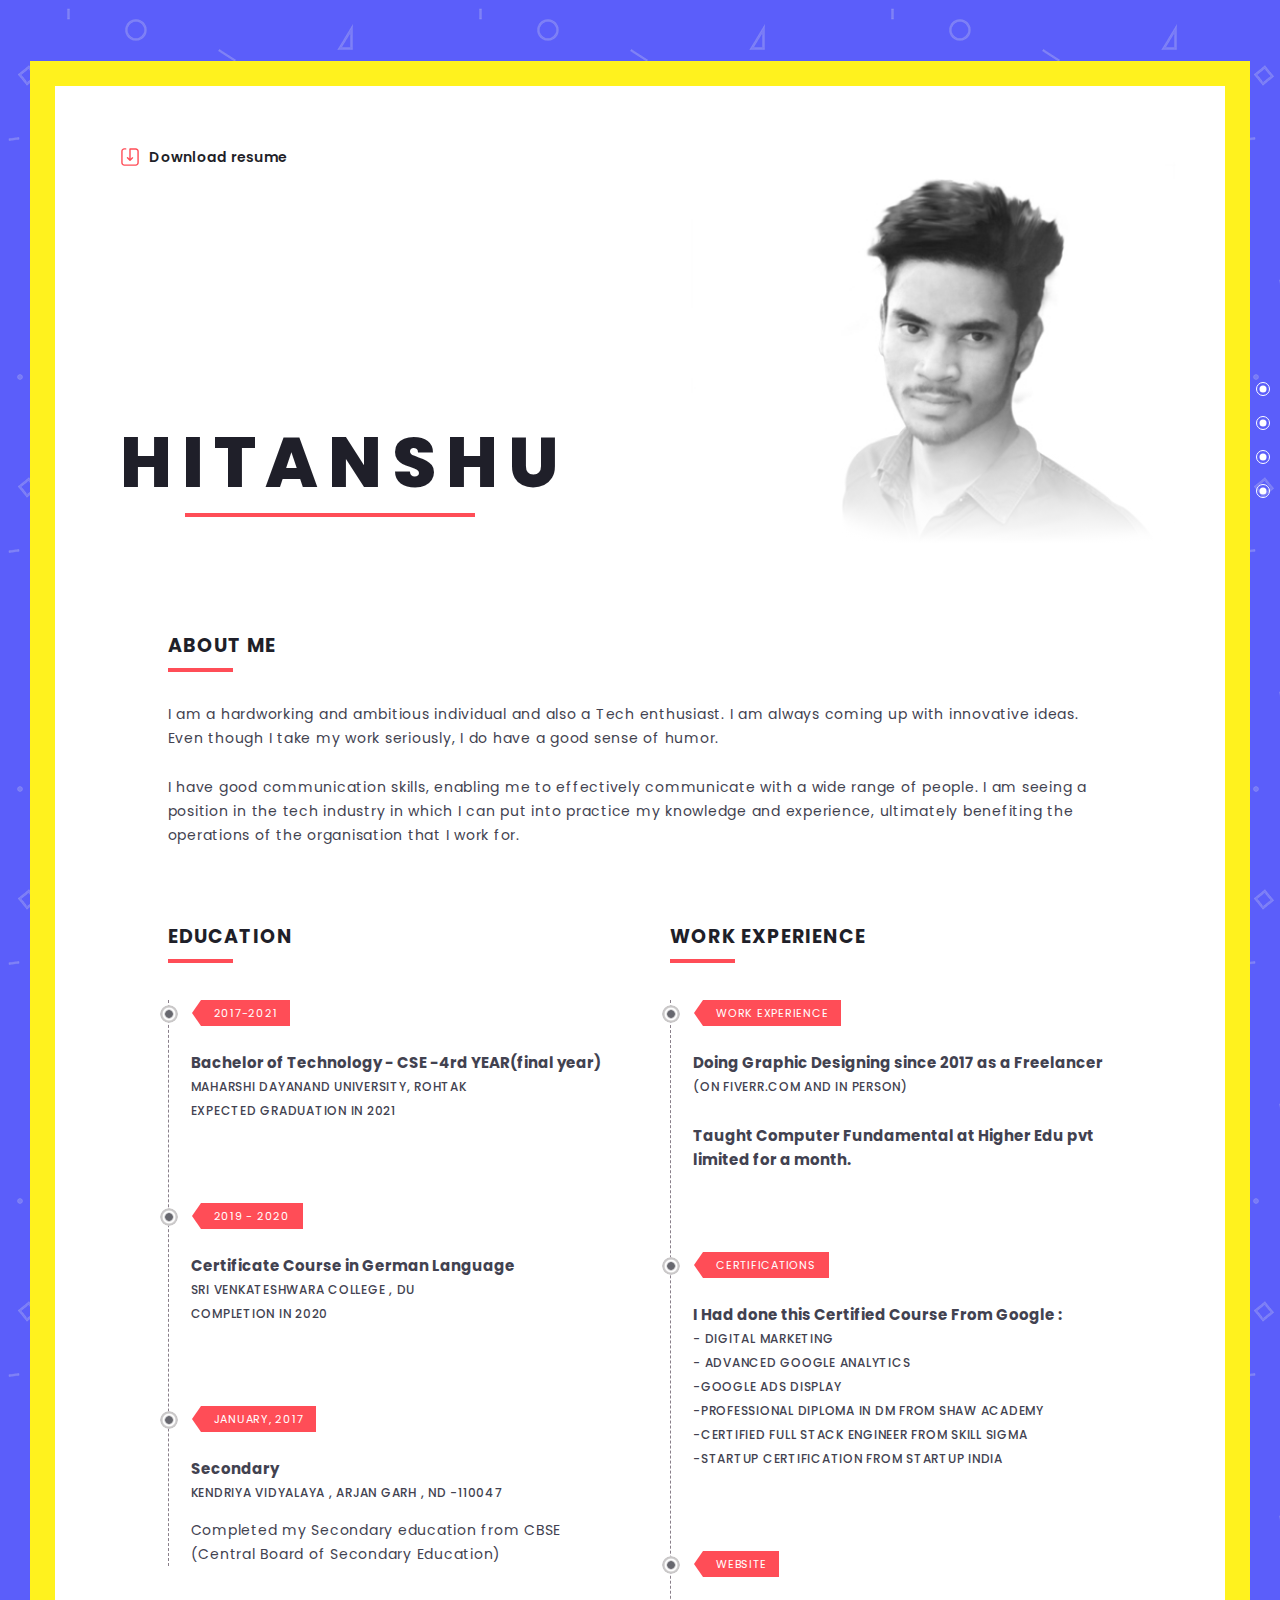
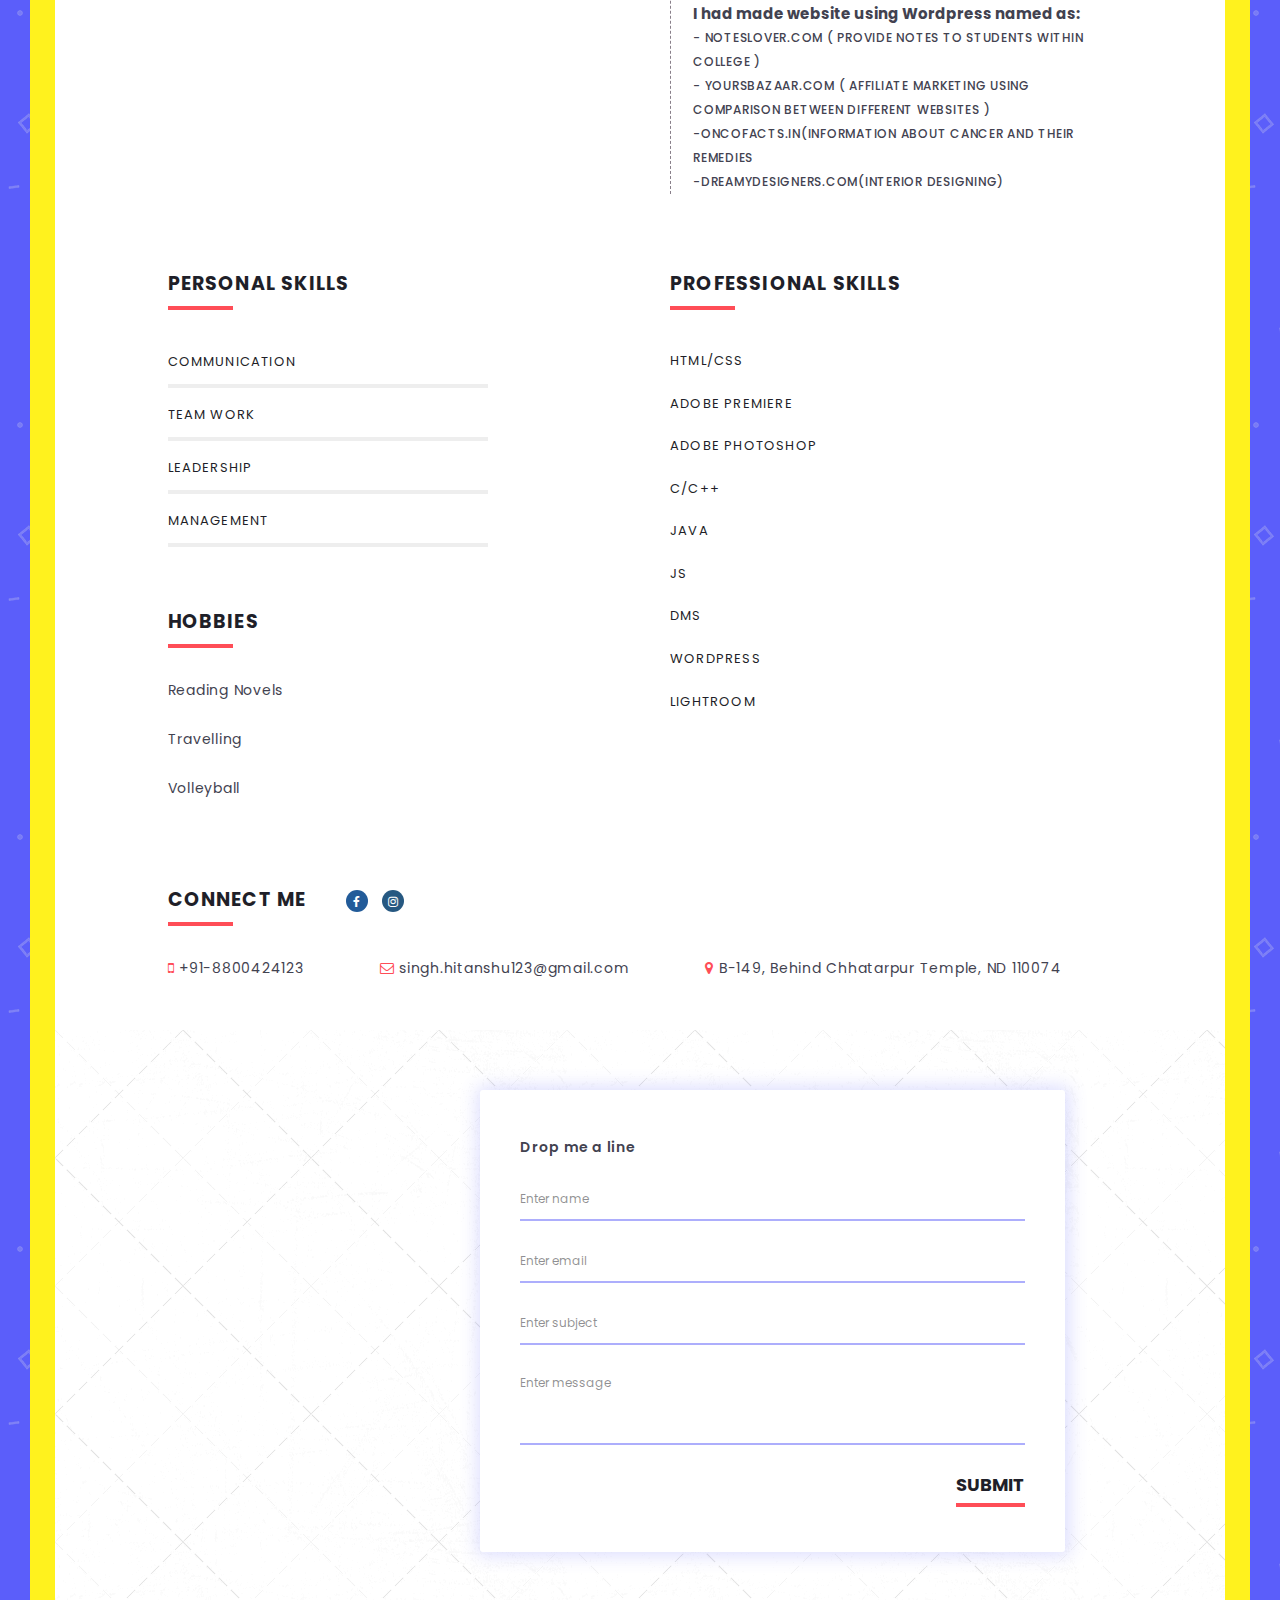
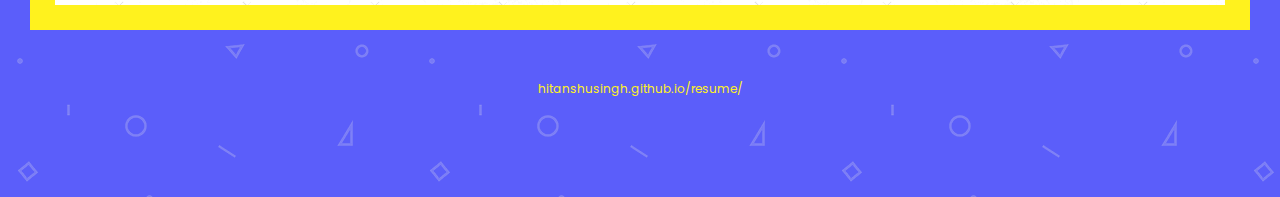
==== index.html @ 74eb5b2c "Update index.html" ====
<!DOCTYPE html>
<html>
<head>
    <meta charset="utf-8">
    <meta http-equiv="X-UA-Compatible" content="IE=edge">
    <meta name="viewport" content="width=device-width, initial-scale=1">
    <meta name="description" content="Hitanshu's resume Page">
    <meta name="keywords" content="hitanshu, hitanshu Singh, resume, hitanshu singh resume">
    <meta name="author" content="ThinkingCoder">
    <title>Resume - Hitanshu</title>
    <!-- Favicon  -->
    <link rel="shortcut icon" href="favicon.ico" type="image/x-icon">
    <link rel="icon" href="favicon.ico" type="image/x-icon">
    <!-- Poppins Fonts -->
    <link href="https://fonts.googleapis.com/css?family=Poppins:200,300,400,500,600,700,800,900" rel="stylesheet">
    <!-- BS -->
    <link href="lib/bootstrap/css/bootstrap.min.css" rel="stylesheet">

    <link href="lib/bootstrap/css/normalize.css" rel="stylesheet">
    <!-- Plugin CSS -->
    <link rel="stylesheet" href="lib/font-awesome/css/font-awesome.min.css">
    <link rel="stylesheet" href="lib/wowjs/animate.min.css">
    <link rel="stylesheet" href="lib/pretty-photo/prettyPhoto.css">
    <!-- Template CSS  -->
    <link rel="stylesheet" id="colors" href="css/layout1-color1.css" type="text/css">


</head>
<body>
<!-- =========================================
   Navigation
   ========================================== -->
<!--start mobile navigation-->
<div class="nav visible-xs fixed-top">
    <div class="container">
        <div class="row">
            <div class="col-sm-12">
                <button class="btn btn-outline inverse btn-sm navbar-toggler" type="button" data-toggle="collapse"
                        data-target="#navbarResponsive" aria-controls="navbarResponsive" aria-expanded="false"
                        aria-label="Toggle navigation">Menu
                    <i class="fa fa-bars ico-sm"></i></button>
            </div>
            <div class="collapse navbar-collapse" id="navbarResponsive">
                <ul class="navbar-nav text-uppercase">
                    <li class="page-scroll nav-item">
                        <a class="nav-link scroll-to" data-toggle="collapse" data-target="#navbarResponsive"
                           href="#introduction">introduction</a>
                    </li>
                    <li class="page-scroll nav-item">
                        <a class="nav-link scroll-to" data-toggle="collapse" data-target="#navbarResponsive"
                           href="#experience">Education</a>
                    </li>
                    <li class="page-scroll nav-item">
                        <a class="nav-link scroll-to" data-toggle="collapse" data-target="#navbarResponsive"
                           href="#skillset">skillset</a>
                    </li>
                    <li class="page-scroll nav-item">
                        <a class="nav-link scroll-to" data-toggle="collapse" data-target="#navbarResponsive"
                           href="#connect">connect</a>
                    </li>
                </ul>
            </div>
        </div>
    </div>
</div>
<!--end mobile navigation-->
<nav class="nav-container hidden-xs">
    <ul class="nav">
        <li class="page-scroll">
            <a href="#introduction">introduction</a>
        </li>
        <li class="page-scroll">
            <a href="#experience">Education</a>
        </li>
        <li class="page-scroll">
            <a href="#skillset">skills</a>
        </li>
        <li class="page-scroll">
            <a href="#connect">connect</a>
        </li>
    </ul>
</nav>
<!-- =========================================
   Main Container
   ========================================== -->
<div class="container main-container">
    <div class="row">
        <!-- =========================================
           HEADER
           ========================================== -->
        <header>
            <div class="col-md-12 extra-offset-md">
          <a href="cv-resume.pdf">      <button class="btn btn-transparent">
                <svg id="download" viewBox="0 0 100 100">
                        <path d="M21.2 93.8h57.7c8.3 0 15-6.7 15-15V21.1c0-8.2-6.7-15-15-15H50c-1.9 0-3.5 1.6-3.5 3.5v48.5l-6.6-6.6a3.38 3.38 0 0 0-4.9 0 3.38 3.38 0 0 0 0 4.9l12.5 12.5c.7.7 1.6 1 2.5 1s1.8-.3 2.5-1L65 56.6c1.4-1.4 1.4-3.6 0-4.9s-3.6-1.4-4.9 0l-6.6 6.6v-45h25.3c4.4 0 8 3.6 8 8V79c0 4.4-3.6 8-8 8H21.2c-4.4 0-8-3.6-8-8V21.1c0-4.4 3.6-8 8-8h7.5c1.9 0 3.5-1.6 3.5-3.5s-1.6-3.5-3.5-3.5h-7.5c-8.3 0-15 6.7-15 15v57.7c0 8.3 6.7 15 15 15z"></path>
                    </svg>
                 
                    Download resume
              </button> </a>
                <div class="resume-title">
                    <h2>Hitanshu</h2>
                  
                    <div class="resume-designation extra-offset-md">
                        <span class="border"></span>
                    </div>
                </div>
            </div>
            <div class="header-overlay"></div>
        </header>
        <!-- =========================================
           ABOUT ME
           ========================================== -->
        <section id="introduction">
            <div class="col-md-offset-1 col-md-10">
                <h2 class="title">About Me</h2>
                <hr>
                <p>I am a hardworking and ambitious individual and also a Tech enthusiast. I am always coming up with
                    innovative ideas. Even though I take my work
                    seriously, I do have a good sense of humor.
                </p>
                <p>I have good communication skills, enabling me to effectively communicate with a wide range of
                    people.
                    I am seeing a position in the tech industry in which I can put into practice my knowledge and
                    experience,
                    ultimately benefiting the operations of the organisation that I work for.</p>
            </div>

        </section>
        <!-- =========================================
           WORK
           ========================================== -->
        <section id="experience">
            <div class="col-md-offset-1 col-md-5  offset-lt">
                <h2 class="title">Education</h2>
                <hr>
                <div class="timeline-centered">
                    <article class="timeline-entry">
                        <div class="timeline-entry-inner">
                            <div class="timeline-icon"></div>
                            <div class="timeline-label">
                                2017-2021
                            </div>
                            <h3 class="company">Bachelor of Technology - CSE -4rd YEAR(final year)</h3>
                            <p class="designation">MAHARSHI DAYANAND UNIVERSITY, ROHTAK <br />
                                       EXPECTED GRADUATION IN 2021
                            </p>
                        </div>
                    </article>
                    <article class="timeline-entry">
                        <div class="timeline-entry-inner">
                            <div class="timeline-icon"></div>
                            <div class="timeline-label">
                                2019 - 2020
                            </div>
                            <h3 class="company">Certificate Course in German Language</h3>
                            <p class="designation">SRI VENKATESHWARA COLLEGE , DU </br>
                                      COMPLETION IN 2020</p>
                         
                        </div>
                    </article>
                    <article class="timeline-entry">
                        <div class="timeline-entry-inner">
                            <div class="timeline-icon"></div>
                            <div class="timeline-label">
                                JANUARY, 2017
                            </div>
                            <h3 class="company">Secondary</h3>
                            <p class="designation">KENDRIYA VIDYALAYA , ARJAN GARH , ND -110047</p>
                            <p class="description">Completed my Secondary education from CBSE (Central Board of
                                Secondary Education)</p>
                        </div>
                    </article>
                </div>
            </div>
            <div class="col-md-5  offset-rt">
                <h2 class="title">Work Experience</h2>
                <hr>
                <div class="timeline-centered">
                    <article class="timeline-entry">
                        <div class="timeline-entry-inner">
                            <div class="timeline-icon"></div>
                            <div class="timeline-label">
                               WORK EXPERIENCE
                            </div>
                            <h3 class="company">Doing Graphic Designing since 2017 as a Freelancer</h3>
                            <p class="designation">(ON FIVERR.COM AND IN PERSON)</p>
                           <h3 class="company">Taught Computer Fundamental at Higher Edu pvt limited for a month.</h3>
                        </div>
                    </article>
                    <article class="timeline-entry">
                        <div class="timeline-entry-inner">
                            <div class="timeline-icon"></div>
                            <div class="timeline-label">
                               CERTIFICATIONS
                            </div>
                            <h3 class="company">I Had done this Certified Course From Google :</h3>
                            <p class="designation">- Digital Marketing <br />
                                 - Advanced Google Analytics <br/>
                                 -Google Ads Display <br/>
                                 -Professional Diploma in DM from Shaw Academy<br/>
                                 -Certified Full Stack Engineer from Skill Sigma<br/>
                                 -StartUp certification from StartUp India</p>
                           
                        </div>
                    </article>
                    <article class="timeline-entry">
                        <div class="timeline-entry-inner">
                            <div class="timeline-icon"></div>
                            <div class="timeline-label">
                              WEBSITE 
                            </div>
                            <h3 class="company">I had made website using Wordpress named as:</h3>
                            <p class="designation">- Noteslover.com ( Provide Notes to students within College )
                    <br />  - Yoursbazaar.com ( Affiliate marketing using comparison
                             between different Websites )<br/>
                            -OnCofacts.in(Information about Cancer and their remedies<br/>
                            -DreamyDesigners.com(Interior Designing)</p>
                        </div>
                    </article>
                </div>
            </div>
        </section>

        <!-- =========================================
           SKILL
           ========================================== -->
        <section id="skillset">
            <div class="col-md-offset-1 col-md-5 offset-lt">
                <h2 class="title">Personal Skills</h2>
                <hr>

                <div class="skill-wrapper">
                    <!--skill-->
                    <ul class="skill" id="skills">
                        <li>
                            <p>Communication</p>
                            <div class="skill-bar wow slideInLeft" data-width="85">
                                <span class="skill-tip"></span>
                            </div>
                        </li>
                        <li>
                            <p>Team work</p>
                            <div class="skill-bar wow slideInLeft" data-width="80">
                                <span class="skill-tip"></span>
                            </div>
                        </li>
                        <li>
                            <p>Leadership</p>
                            <div class="skill-bar wow slideInLeft" data-width="80">
                                <span class="skill-tip"></span>
                            </div>
                        </li>
                        <li>
                            <p>Management</p>
                            <div class="skill-bar wow slideInLeft" data-width="85">
                                <span class="skill-tip"></span>
                            </div>
                        </li>
                    </ul>
                    <br>
                    <br>
                    <h2 class="title">Hobbies</h2>
                    <hr>
                    <p>
                       Reading Novels
                    </p>
                    <p>Travelling</p>
                    <p>Volleyball</p>
                </div>
            </div>
            <div class="col-md-5 offset-rt">
                <h2 class="title">Professional Skills</h2>
                <hr>

                <ul class="skill-dots" id="skill-dots">
                   
                    <li class="skill">
                        <span class="skill-title">HTML/CSS</span>
                        <div class="skill-progress" data-score="8"></div>
                    </li>
                    
                    <li class="skill">
                        <span class="skill-title">ADOBE PREMIERE</span>
                        <div class="skill-progress" data-score="8"></div>
                    </li>
                    
                    <li class="skill">
                        <span class="skill-title">ADOBE PHOTOSHOP</span>
                        <div class="skill-progress" data-score="8"></div>
                    </li>
                    
                      <li class="skill">
                        <span class="skill-title">C/C++</span>
                        <div class="skill-progress" data-score="6"></div>
                    </li>
                    
                      <li class="skill">
                        <span class="skill-title">JAVA</span>
                        <div class="skill-progress" data-score="6"></div>
                    </li>
                    
                    <li class="skill">
                        <span class="skill-title">JS</span>
                        <div class="skill-progress" data-score="6"></div>
                    </li>
                  
                   
                    <li class="skill">
                        <span class="skill-title">DMS</span>
                        <div class="skill-progress" data-score="6"></div>
                    </li>
                    <li class="skill">
                        <span class="skill-title">WORDPRESS</span>
                        <div class="skill-progress" data-score="9"></div>
                    </li>
                      <li class="skill">
                        <span class="skill-title">Lightroom</span>
                        <div class="skill-progress" data-score="8"></div>
                    </li>
                   
                   
                </ul>
            </div>

        </section>
        <!-- =========================================
           CONNECT ME
           ========================================== -->
        <section id="connect" class="connect padding-bottom-0">
            <div class="col-md-offset-1 col-md-10">
                <h2 class="title">CONNECT ME</h2>
                <ul class="social-links social-border">
                    <a href="https://www.facebook.com/hitanshu.roxx">
                        <li class="facebook"><i class="fa fa-facebook" aria-hidden="true" style="color:white"></i></li>
                    </a>
                   
                
                    <a href="https://www.instagram.com/iamhitanshu_/">
                        <li class="instagram"><i class="fa fa-instagram" aria-hidden="true" style="color:white"></i>
                        </li>
                    </a>
                </ul>
                <hr>
                <p>
                    <i class="fa fa-mobile" aria-hidden="true" style="color:#ff4d57"></i> +91-8800424123 &nbsp;&nbsp;&nbsp;&nbsp;&nbsp;&nbsp;&nbsp;&nbsp;&nbsp;&nbsp;&nbsp;&nbsp;&nbsp;&nbsp;
                    <i class="fa fa-envelope-o" aria-hidden="true" style="color:#ff4d57"></i> singh.hitanshu123@gmail.com
                    &nbsp;&nbsp;&nbsp;&nbsp;&nbsp;&nbsp;&nbsp;&nbsp;&nbsp;&nbsp;&nbsp;&nbsp;&nbsp;&nbsp;
                    <i class="fa fa-map-marker" aria-hidden="true" style="color:#ff4d57"></i> B-149, Behind 
                    Chhatarpur Temple, ND 110074

                </p>
            </div>
            <div class="map_outer">
                <div id="map" style="background-image: url('img/crissxcross.png');background-repeat: repeat;"></div>
                <!--contact form-->
                <div class="contact_form col-md-6 col-sm-7 col-xs-11">
                    <p>Drop me a line</p>
                    <div class="alert alert-success hidden" id="successMessage">
                        <strong>Success!</strong> Your message has been sent to us.
                    </div>
                    <div class="alert alert-danger hidden" id="errorMessage">
                        <strong>Error!</strong> Contact me on <a
                            href="mailto:singh.hitanshu123@gmail.com?Subject=Hello%20Rasesh" target="_top">singh.hitanshu123@gmail.com</a>
                    </div>
                    <form action="" method="POST"
                          name="emailSubmission">
                        <div class="col-md-12 ">
                            <label>Enter name</label>
                            <input type="text" class="minimal" name="name" id="name" placeholder="Enter name">
                        </div>
                        <div class="col-md-12">
                            <label>Enter email</label>
                            <input type="text" class="minimal" name="email" id="email" placeholder="Enter email">
                        </div>
                        <div class="col-md-12 ">
                            <label>Enter Subject</label>
                            <input type="text" class="minimal" name="subject" id="subject" placeholder="Enter subject">
                        </div>
                        <div class="col-md-12">
                            <label>Enter message</label>
                            <textarea class="minimal" name="message" id="message"
                                      placeholder="Enter message"></textarea>
                        </div>
                        <div class="col-md-12">
                            <button type="submit" name="submit" class="btn btn-md btn-primary inverse pull-right"
                                    value="Submit">Submit
                            </button>
                        </div>
                    </form>
                </div>
            </div>
        </section>
    </div>
    <!--end of Main container-->
</div>
<!-- =========================================
   Footer
   ========================================== -->
<footer>
    <a href="#">hitanshusingh.github.io/resume/</a>
</footer>
<!-- =========================
   PRELOADER
   ============================== -->
<div class="loader-wrapper">
    <div class="preload"></div>
</div>
<!-- =========================================
   Scripts
   ========================================== -->
<!-- jQuery -->
<script src="lib/jquery/jquery-3.2.1.min.js"></script>
<!-- Bootstrap Core JavaScript -->
<script src="lib/bootstrap/js/bootstrap.min.js"></script>
<!-- JQuery Easing -->
<script src="lib/jquery/jquery.easing.min.js"></script>
<!-- Retina LIbrary-->
<script src="lib/retina/retina.min.js"></script>
<!--Wow -->
<script src="lib/wowjs/wow.min.js"></script>
<!-- Isotope Plugin -->
<script src="lib/isotope/isotope.pkgd.js"></script>
<!-- Pretty-Photo Gallery -->
<script src="lib/pretty-photo/jquery.prettyPhoto.min.js"></script>
<!-- Jquery Youtube Video Player -->
<script src="lib/jquery/jquery.mb.YTPlayer.min.js"></script>
<!-- Jquery Validator -->
<script src='lib/jquery/jquery.validate.min.js'></script>
<!-- Owl Casousel Plugin -->
<script src="lib/owl-carousel/js/owl.carousel.min.js"></script>
<script src="js/scripts.min.js"></script>
</body>


</html>
---- lib/pretty-photo/prettyPhoto.css ----
div.pp_default .pp_top,div.pp_default .pp_top .pp_middle,div.pp_default .pp_top .pp_left,div.pp_default .pp_top .pp_right,div.pp_default .pp_bottom,div.pp_default .pp_bottom .pp_left,div.pp_default .pp_bottom .pp_middle,div.pp_default .pp_bottom .pp_right{height:13px}
div.pp_default .pp_top .pp_left{background:url(../../img/prettyPhoto/default/sprite.png) -78px -93px no-repeat}
div.pp_default .pp_top .pp_middle{background:url(../../img/prettyPhoto/default/sprite_x.png) top left repeat-x}
div.pp_default .pp_top .pp_right{background:url(../../img/prettyPhoto/default/sprite.png) -112px -93px no-repeat}
div.pp_default .pp_content .ppt{color:#f8f8f8}
div.pp_default .pp_content_container .pp_left{background:url(../../img/prettyPhoto/default/sprite_y.png) -7px 0 repeat-y;padding-left:13px}
div.pp_default .pp_content_container .pp_right{background:url(../../img/prettyPhoto/default/sprite_y.png) top right repeat-y;padding-right:13px}
div.pp_default .pp_next:hover{background:url(../../img/prettyPhoto/default/sprite_next.png) center right no-repeat;cursor:pointer}
div.pp_default .pp_previous:hover{background:url(../../img/prettyPhoto/default/sprite_prev.png) center left no-repeat;cursor:pointer}
div.pp_default .pp_expand{background:url(../../img/prettyPhoto/default/sprite.png) 0 -29px no-repeat;cursor:pointer;width:28px;height:28px}
div.pp_default .pp_expand:hover{background:url(../../img/prettyPhoto/default/sprite.png) 0 -56px no-repeat;cursor:pointer}
div.pp_default .pp_contract{background:url(../../img/prettyPhoto/default/sprite.png) 0 -84px no-repeat;cursor:pointer;width:28px;height:28px}
div.pp_default .pp_contract:hover{background:url(../../img/prettyPhoto/default/sprite.png) 0 -113px no-repeat;cursor:pointer}
div.pp_default .pp_close{width:30px;height:30px;background:url(../../img/prettyPhoto/default/sprite.png) 2px 1px no-repeat;cursor:pointer}
div.pp_default .pp_gallery ul li a{background:url(../../img/prettyPhoto/default/default_thumb.png) center center #f8f8f8;border:1px solid #aaa}
div.pp_default .pp_social{margin-top:7px}
div.pp_default .pp_gallery a.pp_arrow_previous,div.pp_default .pp_gallery a.pp_arrow_next{position:static;left:auto}
div.pp_default .pp_nav .pp_play,div.pp_default .pp_nav .pp_pause{background:url(../../img/prettyPhoto/default/sprite.png) -51px 1px no-repeat;height:30px;width:30px}
div.pp_default .pp_nav .pp_pause{background-position:-51px -29px}
div.pp_default a.pp_arrow_previous,div.pp_default a.pp_arrow_next{background:url(../../img/prettyPhoto/default/sprite.png) -31px -3px no-repeat;height:20px;width:20px;margin:4px 0 0}
div.pp_default a.pp_arrow_next{left:52px;background-position:-82px -3px}
div.pp_default .pp_content_container .pp_details{margin-top:5px}
div.pp_default .pp_nav{clear:none;height:30px;width:110px;position:relative}
div.pp_default .pp_nav .currentTextHolder{font-family:Georgia;font-style:italic;color:#999;font-size:11px;left:75px;line-height:25px;position:absolute;top:2px;margin:0;padding:0 0 0 10px}
div.pp_default .pp_close:hover,div.pp_default .pp_nav .pp_play:hover,div.pp_default .pp_nav .pp_pause:hover,div.pp_default .pp_arrow_next:hover,div.pp_default .pp_arrow_previous:hover{opacity:0.7}
div.pp_default .pp_description{font-size:11px;font-weight:700;line-height:14px;margin:5px 50px 5px 0}
div.pp_default .pp_bottom .pp_left{background:url(../../img/prettyPhoto/default/sprite.png) -78px -127px no-repeat}
div.pp_default .pp_bottom .pp_middle{background:url(../../img/prettyPhoto/default/sprite_x.png) bottom left repeat-x}
div.pp_default .pp_bottom .pp_right{background:url(../../img/prettyPhoto/default/sprite.png) -112px -127px no-repeat}
div.pp_default .pp_loaderIcon{background:url(../../img/prettyPhoto/default/loader.gif) center center no-repeat}
div.light_rounded .pp_top .pp_left{background:url(../../img/prettyPhoto/light_rounded/sprite.png) -88px -53px no-repeat}
div.light_rounded .pp_top .pp_right{background:url(../../img/prettyPhoto/light_rounded/sprite.png) -110px -53px no-repeat}
div.light_rounded .pp_next:hover{background:url(../../img/prettyPhoto/light_rounded/btnNext.png) center right no-repeat;cursor:pointer}
div.light_rounded .pp_previous:hover{background:url(../../img/prettyPhoto/light_rounded/btnPrevious.png) center left no-repeat;cursor:pointer}
div.light_rounded .pp_expand{background:url(../../img/prettyPhoto/light_rounded/sprite.png) -31px -26px no-repeat;cursor:pointer}
div.light_rounded .pp_expand:hover{background:url(../../img/prettyPhoto/light_rounded/sprite.png) -31px -47px no-repeat;cursor:pointer}
div.light_rounded .pp_contract{background:url(../../img/prettyPhoto/light_rounded/sprite.png) 0 -26px no-repeat;cursor:pointer}
div.light_rounded .pp_contract:hover{background:url(../../img/prettyPhoto/light_rounded/sprite.png) 0 -47px no-repeat;cursor:pointer}
div.light_rounded .pp_close{width:30px;height:30px;background:url(../../img/prettyPhoto/light_rounded/close.png) no-repeat;cursor:pointer}
div.light_rounded .pp_nav .pp_play{background:url(../../img/prettyPhoto/light_rounded/sprite.png) -1px -100px no-repeat;height:15px;width:14px}
div.light_rounded .pp_nav .pp_pause{background:url(../../img/prettyPhoto/light_rounded/sprite.png) -24px -100px no-repeat;height:15px;width:14px}
div.light_rounded .pp_arrow_previous{background:url(../../img/prettyPhoto/light_rounded/arrow-left.png) no-repeat}
div.light_rounded .pp_arrow_next{background:url(../../img/prettyPhoto/light_rounded/arrow-right.png)  no-repeat}
div.light_rounded .pp_bottom .pp_left{background:url(../../img/prettyPhoto/light_rounded/sprite.png) -88px -80px no-repeat}
div.light_rounded .pp_bottom .pp_right{background:url(../../img/prettyPhoto/light_rounded/sprite.png) -110px -80px no-repeat}
div.dark_rounded .pp_top .pp_left{background:url(../../img/prettyPhoto/dark_rounded/sprite.png) -88px -53px no-repeat}
div.dark_rounded .pp_top .pp_right{background:url(../../img/prettyPhoto/dark_rounded/sprite.png) -110px -53px no-repeat}
div.dark_rounded .pp_content_container .pp_left{background:url(../../img/prettyPhoto/dark_rounded/contentPattern.png) top left repeat-y}
div.dark_rounded .pp_content_container .pp_right{background:url(../../img/prettyPhoto/dark_rounded/contentPattern.png) top right repeat-y}
div.dark_rounded .pp_next:hover{background:url(../../img/prettyPhoto/dark_rounded/btnNext.png) center right no-repeat;cursor:pointer}
div.dark_rounded .pp_previous:hover{background:url(../../img/prettyPhoto/dark_rounded/btnPrevious.png) center left no-repeat;cursor:pointer}
div.dark_rounded .pp_expand{background:url(../../img/prettyPhoto/dark_rounded/sprite.png) -31px -26px no-repeat;cursor:pointer}
div.dark_rounded .pp_expand:hover{background:url(../../img/prettyPhoto/dark_rounded/sprite.png) -31px -47px no-repeat;cursor:pointer}
div.dark_rounded .pp_contract{background:url(../../img/prettyPhoto/dark_rounded/sprite.png) 0 -26px no-repeat;cursor:pointer}
div.dark_rounded .pp_contract:hover{background:url(../../img/prettyPhoto/dark_rounded/sprite.png) 0 -47px no-repeat;cursor:pointer}
div.dark_rounded .pp_close{width:30px;height:30px;background:url(../../img/prettyPhoto/dark_rounded/close.png) no-repeat;cursor:pointer}
div.dark_rounded .pp_description{margin-right:85px;color:#fff}
div.dark_rounded .pp_nav .pp_play{background:url(../../img/prettyPhoto/dark_rounded/sprite.png) -1px -100px no-repeat;height:15px;width:14px}
div.dark_rounded .pp_nav .pp_pause{background:url(../../img/prettyPhoto/dark_rounded/sprite.png) -24px -100px no-repeat;height:15px;width:14px}
div.dark_rounded .pp_arrow_previous{background:url(../../img/prettyPhoto/dark_rounded/arrow-left.png) no-repeat}
div.dark_rounded .pp_arrow_next{background:url(../../img/prettyPhoto/dark_rounded/right-arrow.png)  no-repeat}
div.dark_rounded .pp_bottom .pp_left{background:url(../../img/prettyPhoto/dark_rounded/sprite.png) -88px -80px no-repeat}
div.dark_rounded .pp_bottom .pp_right{background:url(../../img/prettyPhoto/dark_rounded/sprite.png) -110px -80px no-repeat}
div.dark_rounded .pp_loaderIcon{background:url(../../img/prettyPhoto/dark_rounded/loader.gif) center center no-repeat}
div.dark_square .pp_left,div.dark_square .pp_middle,div.dark_square .pp_right,div.dark_square .pp_content{background:#000}
div.dark_square .pp_description{color:#fff;margin:0 85px 0 0}
div.dark_square .pp_loaderIcon{background:url(../../img/prettyPhoto/dark_square/loader.gif) center center no-repeat}
div.dark_square .pp_expand{background:url(../../img/prettyPhoto/dark_square/sprite.png) -31px -26px no-repeat;cursor:pointer}
div.dark_square .pp_expand:hover{background:url(../../img/prettyPhoto/dark_square/sprite.png) -31px -47px no-repeat;cursor:pointer}
div.dark_square .pp_contract{background:url(../../img/prettyPhoto/dark_square/sprite.png) 0 -26px no-repeat;cursor:pointer}
div.dark_square .pp_contract:hover{background:url(../../img/prettyPhoto/dark_square/sprite.png) 0 -47px no-repeat;cursor:pointer}
div.dark_square .pp_close{width:30px;height:30px;background:url(../../img/prettyPhoto/dark_square/close.png) no-repeat;cursor:pointer}
div.dark_square .pp_nav{clear:none}
div.dark_square .pp_nav .pp_play{background:url(../../img/prettyPhoto/dark_square/sprite.png) -1px -100px no-repeat;height:15px;width:14px}
div.dark_square .pp_nav .pp_pause{background:url(../../img/prettyPhoto/dark_square/sprite.png) -24px -100px no-repeat;height:15px;width:14px}
div.dark_square .pp_arrow_previous{background:url(../../img/prettyPhoto/dark_square/arrow-left.png)  no-repeat}
div.dark_square .pp_arrow_next{background:url(../../img/prettyPhoto/dark_square/right-arrow.png) no-repeat}
div.dark_square .pp_next:hover{background:url(../../img/prettyPhoto/dark_square/btnNext.png) center right no-repeat;cursor:pointer}
div.dark_square .pp_previous:hover{background:url(../../img/prettyPhoto/dark_square/btnPrevious.png) center left no-repeat;cursor:pointer}
div.light_square .pp_expand{background:url(../../img/prettyPhoto/light_square/sprite.png) -31px -26px no-repeat;cursor:pointer}
div.light_square .pp_expand:hover{background:url(../../img/prettyPhoto/light_square/sprite.png) -31px -47px no-repeat;cursor:pointer}
div.light_square .pp_contract{background:url(../../img/prettyPhoto/light_square/sprite.png) 0 -26px no-repeat;cursor:pointer}
div.light_square .pp_contract:hover{background:url(../../img/prettyPhoto/light_square/sprite.png) 0 -47px no-repeat;cursor:pointer}
div.light_square .pp_close{width:30px;height:30px;background:url(../../img/prettyPhoto/light_square/close.png)  no-repeat;cursor:pointer}
div.light_square .pp_nav .pp_play{background:url(../../img/prettyPhoto/light_square/sprite.png) -1px -100px no-repeat;height:15px;width:14px}
div.light_square .pp_nav .pp_pause{background:url(../../img/prettyPhoto/light_square/sprite.png) -24px -100px no-repeat;height:15px;width:14px}
div.light_square .pp_arrow_previous{background:url(../../img/prettyPhoto/light_square/arrow-left.png) no-repeat}
div.light_square .pp_arrow_next{background:url(../../img/prettyPhoto/light_square/arrow-right.png) no-repeat}
div.light_square .pp_next:hover{background:url(../../img/prettyPhoto/light_square/btnNext.png) center right no-repeat;cursor:pointer}
div.light_square .pp_previous:hover{background:url(../../img/prettyPhoto/light_square/btnPrevious.png) center left no-repeat;cursor:pointer}
div.facebook .pp_top .pp_left{background:url(../../img/prettyPhoto/facebook/sprite.png) -88px -53px no-repeat}
div.facebook .pp_top .pp_middle{background:url(../../img/prettyPhoto/facebook/contentPatternTop.png) top left repeat-x}
div.facebook .pp_top .pp_right{background:url(../../img/prettyPhoto/facebook/sprite.png) -110px -53px no-repeat}
div.facebook .pp_content_container .pp_left{background:url(../../img/prettyPhoto/facebook/contentPatternLeft.png) top left repeat-y}
div.facebook .pp_content_container .pp_right{background:url(../../img/prettyPhoto/facebook/contentPatternRight.png) top right repeat-y}
div.facebook .pp_expand{background:url(../../img/prettyPhoto/facebook/sprite.png) -31px -26px no-repeat;cursor:pointer}
div.facebook .pp_expand:hover{background:url(../../img/prettyPhoto/facebook/sprite.png) -31px -47px no-repeat;cursor:pointer}
div.facebook .pp_contract{background:url(../../img/prettyPhoto/facebook/sprite.png) 0 -26px no-repeat;cursor:pointer}
div.facebook .pp_contract:hover{background:url(../../img/prettyPhoto/facebook/sprite.png) 0 -47px no-repeat;cursor:pointer}
div.facebook .pp_close{width:22px;height:22px;background:url(../../img/prettyPhoto/facebook/sprite.png) -1px -1px no-repeat;cursor:pointer}
div.facebook .pp_description{margin:0 37px 0 0}
div.facebook .pp_loaderIcon{background:url(../../img/prettyPhoto/facebook/loader.gif) center center no-repeat}
div.facebook .pp_arrow_previous{background:url(../../img/prettyPhoto/facebook/sprite.png) 0 -71px no-repeat;height:22px;margin-top:0;width:22px}
div.facebook .pp_arrow_previous.disabled{background-position:0 -96px;cursor:default}
div.facebook .pp_arrow_next{background:url(../../img/prettyPhoto/facebook/sprite.png) -32px -71px no-repeat;height:22px;margin-top:0;width:22px}
div.facebook .pp_arrow_next.disabled{background-position:-32px -96px;cursor:default}
div.facebook .pp_nav{margin-top:0}
div.facebook .pp_nav p{font-size:15px;padding:0 3px 0 4px}
div.facebook .pp_nav .pp_play{background:url(../../img/prettyPhoto/facebook/sprite.png) -1px -123px no-repeat;height:22px;width:22px}
div.facebook .pp_nav .pp_pause{background:url(../../img/prettyPhoto/facebook/sprite.png) -32px -123px no-repeat;height:22px;width:22px}
div.facebook .pp_next:hover{background:url(../../img/prettyPhoto/facebook/btnNext.png) center right no-repeat;cursor:pointer}
div.facebook .pp_previous:hover{background:url(../../img/prettyPhoto/facebook/btnPrevious.png) center left no-repeat;cursor:pointer}
div.facebook .pp_bottom .pp_left{background:url(../../img/prettyPhoto/facebook/sprite.png) -88px -80px no-repeat}
div.facebook .pp_bottom .pp_middle{background:url(../../img/prettyPhoto/facebook/contentPatternBottom.png) top left repeat-x}
div.facebook .pp_bottom .pp_right{background:url(../../img/prettyPhoto/facebook/sprite.png) -110px -80px no-repeat}
div.pp_pic_holder a:focus{outline:none}
div.pp_overlay{background:#000;display:none;left:0;position:absolute;top:0;width:100%;z-index:9500}
div.pp_pic_holder{display:none;position:absolute;width:100px;z-index:10000}
.pp_content{height:40px;min-width:40px}
* html .pp_content{width:40px}
.pp_content_container{position:relative;text-align:left;width:100%}
.pp_content_container .pp_left{padding-left:20px}
.pp_content_container .pp_right{padding-right:20px}
.pp_content_container .pp_details{float:left;margin:10px 0 2px}
.pp_description{display:none;margin:0}
.pp_social{float:left;margin:0}
.pp_social .facebook{float:left;margin-left:5px;width:55px;overflow:hidden}
.pp_social .twitter{float:left}
.pp_nav{clear:right;float:left;margin:3px 10px 0 0}
.pp_nav p{float:left;white-space:nowrap;margin:2px 4px}
.pp_nav .pp_play,.pp_nav .pp_pause{float:left;margin-right:4px;text-indent:-10000px}
a.pp_arrow_previous,a.pp_arrow_next{display:block;float:left;height:15px;margin-top:3px;overflow:hidden;text-indent:-10000px;width:16px}
.pp_hoverContainer{position:absolute;top:0;width:100%;z-index:2000}
.pp_gallery{display:none;left:50%;margin-top:-50px;position:absolute;z-index:10000}
.pp_gallery div{float:left;overflow:hidden;position:relative}
.pp_gallery ul{float:left;height:35px;position:relative;white-space:nowrap;margin:0 0 0 5px;padding:0}
.pp_gallery ul a{border:1px rgba(0,0,0,0.5) solid;display:block;float:left;height:33px;overflow:hidden}
.pp_gallery ul a img{border:0}
.pp_gallery li{display:block;float:left;margin:0 5px 0 0;padding:0}
.pp_gallery li.default a{background:url(../../img/prettyPhoto/facebook/default_thumbnail.gif) 0 0 no-repeat;display:block;height:33px;width:50px}
.pp_gallery .pp_arrow_previous,.pp_gallery .pp_arrow_next{margin-top:7px!important}
a.pp_next{background:url(../../img/prettyPhoto/light_rounded/btnNext.png) 10000px 10000px no-repeat;display:block;float:right;height:100%;text-indent:-10000px;width:49%}
a.pp_previous{background:url(../../img/prettyPhoto/light_rounded/btnNext.png) 10000px 10000px no-repeat;display:block;float:left;height:100%;text-indent:-10000px;width:49%}
a.pp_expand,a.pp_contract{cursor:pointer;display:none;height:20px;position:absolute;right:30px;text-indent:-10000px;top:10px;width:20px;z-index:20000}
a.pp_close{position:absolute;right:0;top:0;display:block;line-height:22px;text-indent:-10000px}
.pp_loaderIcon{display:block;height:24px;left:50%;position:absolute;top:50%;width:24px;margin:-12px 0 0 -12px}
#pp_full_res{line-height:1!important}
#pp_full_res .pp_inline{text-align:left}
#pp_full_res .pp_inline p{margin:0 0 15px}
div.ppt{color:#fff;display:none;font-size:17px;z-index:9999;margin:0 0 5px 15px}
div.pp_default .pp_content,div.light_rounded .pp_content{background-color:#fff}
div.pp_default #pp_full_res .pp_inline,div.light_rounded .pp_content .ppt,div.light_rounded #pp_full_res .pp_inline,div.light_square .pp_content .ppt,div.light_square #pp_full_res .pp_inline,div.facebook .pp_content .ppt,div.facebook #pp_full_res .pp_inline{color:#000}
div.pp_default .pp_gallery ul li a:hover,div.pp_default .pp_gallery ul li.selected a,.pp_gallery ul a:hover,.pp_gallery li.selected a{border-color:#fff}
div.pp_default .pp_details,div.light_rounded .pp_details,div.dark_rounded .pp_details,div.dark_square .pp_details,div.light_square .pp_details,div.facebook .pp_details{position:relative}
div.light_rounded .pp_top .pp_middle,div.light_rounded .pp_content_container .pp_left,div.light_rounded .pp_content_container .pp_right,div.light_rounded .pp_bottom .pp_middle,div.light_square .pp_left,div.light_square .pp_middle,div.light_square .pp_right,div.light_square .pp_content,div.facebook .pp_content{background:#fff}
div.light_rounded .pp_description,div.light_square .pp_description{margin-right:85px}
div.light_rounded .pp_gallery a.pp_arrow_previous,div.light_rounded .pp_gallery a.pp_arrow_next,div.dark_rounded .pp_gallery a.pp_arrow_previous,div.dark_rounded .pp_gallery a.pp_arrow_next,div.dark_square .pp_gallery a.pp_arrow_previous,div.dark_square .pp_gallery a.pp_arrow_next,div.light_square .pp_gallery a.pp_arrow_previous,div.light_square .pp_gallery a.pp_arrow_next{margin-top:12px!important}
div.light_rounded .pp_arrow_previous.disabled,div.dark_rounded .pp_arrow_previous.disabled,div.dark_square .pp_arrow_previous.disabled,div.light_square .pp_arrow_previous.disabled{background-position:0 -87px;cursor:default}
div.light_rounded .pp_arrow_next.disabled,div.dark_rounded .pp_arrow_next.disabled,div.dark_square .pp_arrow_next.disabled,div.light_square .pp_arrow_next.disabled{background-position:-22px -87px;cursor:default}
div.light_rounded .pp_loaderIcon,div.light_square .pp_loaderIcon{background:url(../../img/prettyPhoto/light_rounded/loader.gif) center center no-repeat}
div.dark_rounded .pp_top .pp_middle,div.dark_rounded .pp_content,div.dark_rounded .pp_bottom .pp_middle{background:url(../../img/prettyPhoto/dark_rounded/contentPattern.png) top left repeat}
div.dark_rounded .currentTextHolder,div.dark_square .currentTextHolder{color:#c4c4c4}
div.dark_rounded #pp_full_res .pp_inline,div.dark_square #pp_full_res .pp_inline{color:#fff}
.pp_top,.pp_bottom{height:20px;position:relative}
* html .pp_top,* html .pp_bottom{padding:0 20px}
.pp_top .pp_left,.pp_bottom .pp_left{height:20px;left:0;position:absolute;width:20px}
.pp_top .pp_middle,.pp_bottom .pp_middle{height:20px;left:20px;position:absolute;right:20px}
* html .pp_top .pp_middle,* html .pp_bottom .pp_middle{left:0;position:static}
.pp_top .pp_right,.pp_bottom .pp_right{height:20px;left:auto;position:absolute;right:0;top:0;width:20px}
.pp_fade,.pp_gallery li.default a img{display:none}
---- css/layout1-color1.css ----
/* ------------------------------------------ */
/*             TABLE OF CONTENTS
/* ------------------------------------------ */
/*   01 - Reset       */
/*   02 - Global      */
/*   03 - Typography  */
/*   04 - Colors      */
/*   05 - Animations  */
/*   06 - Preload     */
/*   07 - Icons       */
/*   08 - layouts     */
/*   09 - Buttons     */
/*   10 - Navigation  */
/*   11 - Components  */
/*   12 - General  	  */
/*   13 - Form        */
/*   14 - Footer      */
/* 


*/
/* ==========================================================================
 1. RESET- resetting the defaults of html
========================================================================== */
*,
h1,
h2,
h3,
h4,
h5,
h6,
p,
ul,
a {
  margin: 0;
  padding: 0;
}
/* ==========================================================================
  2. GLOBAL COMPONENTS  - defines overall common styles of the template
========================================================================== */
body {
  background-image: url('../img/pattern.png');
  background-repeat: repeat;
  background-color: #5b5efa;
}
a {
  -webkit-transition: all 0.35s;
  -moz-transition: all 0.35s;
  transition: all 0.35s;
  color: #5b5efa;
}
a:hover,
a:focus {
  color: #2a2df8;
}
hr {
  width: 65px;
  margin: 0 0 0;
  border-width: 4px;
  border-color: #ff4d57;
}
sup {
  top: 0;
  right: 2px;
}
.main-container {
  margin-top: 61px;
  border: 25px solid #fff21e;
  background-color: #fff;
}
.main-container .offset-lt {
  padding-right: 30px;
}
.main-container .offset-rt {
  padding-left: 30px;
}
.main-container .extra-offset {
  padding-left: 45px;
}
.main-container .extra-offset-md {
  padding-left: 65px;
}
.main-container .extra-offset-minus {
  margin-left: -48px;
}
.main-container .extra-offset-lg {
  padding-left: 80px;
}
@media all and (max-width: 1023px) {
  .main-container .col-md-5 + .col-md-5 {
    margin-top: 40px;
  }
  .main-container .offset-lt {
    padding-right: 15px;
  }
  .main-container .offset-rt {
    padding-left: 15px;
  }
}
@media all and (min-width: 768px) and (max-width: 1023px) {
  .main-container {
    padding: 0 40px;
  }
}
@media all and (max-width: 1069px) {
  .main-container .extra-offset {
    padding-left: 40px;
  }
  .main-container .extra-offset-md {
    padding-left: 65px;
  }
  .main-container .extra-offset-minus {
    margin-left: -48px;
  }
  .main-container .extra-offset-lg {
    padding-left: 40px;
  }
}
/*------------------------------------------*/
/*	 Bootstrap Overrides
/*------------------------------------------*/
.icon {
  margin-bottom: 10px;
}
.icon [class^="icon-"],
.icon [class*=" icon-"] {
  font-size: 45px;
}
.no-gutter > [class*='col-'] {
  padding-right: 0;
  padding-left: 0;
}
@media (min-width: 1200px) {
  .container {
    width: 1220px;
  }
  .container-fluid {
    padding-right: 25px;
    padding-left: 25px;
  }
}
@media (max-width: 767px) {
  .container {
    padding-right: 20px;
    padding-left: 20px;
  }
  .container > .row {
    margin: 0 -20px;
  }
}
/*------------------------------------------*/
/*	 Extras
/*------------------------------------------*/
::-moz-selection {
  color: white;
  text-shadow: none;
  background: #222222;
}
::selection {
  color: white;
  text-shadow: none;
  background: #222222;
}
img::selection {
  color: white;
  background: transparent;
}
img::-moz-selection {
  color: white;
  background: transparent;
}
body {
  webkit-tap-highlight-color: #222222;
}
/*------------------------------------------*/
/*	 Parallax
/*------------------------------------------*/
.home {
  position: relative;
  overflow: hidden;
}
.home > .bg-image-placer {
  height: 100%;
  min-height: 100vh;
  top: 0px;
  transition: opacity .3s linear;
  -webkit-transition: opacity .3s linear;
  transition: opacity 0.3s ease !important;
  -webkit-transition: opacity 0.3s ease !important;
  -webkit-transform-style: preserve-3d;
}

/* ==========================================================================
  3. TYPOGRAPHY - styles that defines typography of the template
========================================================================== */
body {
  font-family: 'Poppins', sans-serif;
}
h1,
h2,
h3,
h4,
h5,
h6 {
  color: #252525;
  font-family: 'Poppins', sans-serif;
  font-weight: 300;
  font-variant-ligatures: common-ligatures;
  margin-top: 0;
  margin-bottom: 0;
}
h1 {
  font-size: 18px;
  line-height: 1em;
  font-weight: 700;
  margin-bottom: 15px;
  letter-spacing: 0.75px;
}
h2 {
  font-size: 19px;
  line-height: 19px;
  font-weight: 400;
  margin-bottom: 13px;
  letter-spacing: 1.2px;
}
h3 {
  font-size: 31px;
  line-height: 31px;
  font-weight: 400;
  margin-bottom: 25px;
}
h4 {
  font-size: 20px;
  line-height: 20px;
  margin-bottom: 10px;
}
h5 {
  font-size: 18px;
  line-height: 1.8em;
  font-weight: 600;
}
p {
  font-family: 'Poppins', sans-serif;
  font-size: 14px;
  font-weight: 400;
  line-height: 24px;
  margin: 30px 0 0px;
  letter-spacing: 0.75px;
  color: #424250;
}
p + p {
  margin-top: 25px;
}
p.heading {
  font-size: 22px;
  line-height: 32px;
  font-weight: 300;
}
p.subheading {
  font-size: 14px;
  line-height: 26px;
  font-weight: 400;
  margin-bottom: 30px;
}
p.superheading {
  font-size: 14px;
  line-height: 14px;
  font-weight: 600;
  margin-bottom: 15px;
}
p.subtitle {
  font-size: 14px;
  line-height: 14px;
  font-weight: 400;
}
p.subtitle + p {
  margin-top: 15px;
}
.title {
  text-transform: uppercase;
  font-weight: 700;
}
.styled-text {
  font-weight: 300;
  display: inline-block;
  color: #1f1f29;
}
.styled-text a {
  color: #1f1f29;
}
.styled-text:after {
  content: '';
  display: block;
  border-bottom: 1px solid #5b5efa;
  margin-top: 11px;
}
.text-underline {
  text-decoration: underline;
  color: #1f1f29;
  opacity: 0.8;
}
.text-underline:hover,
.text-underline:focus,
.text-underline:active {
  color: #1f1f29;
  opacity: 0.5;
}
/*------------------------------------------*/
/*	 classes to make text uppercase and lowercase
/*------------------------------------------*/
.text-uppercase {
  text-transform: uppercase;
}
.text-lowercase {
  text-transform: lowercase;
}
/*------------------------------------------*/
/*	 Font size of icons
/*------------------------------------------*/
.i-xl {
  font-size: 5em;
}
.i-lg {
  font-size: 4em;
}
.i-md {
  font-size: 3.5em;
}
.i-sm {
  font-size: 2em;
}
.i-xs {
  font-size: 1.2em;
}
/* ==========================================================================
   4. COLORS - colors that controls the major common elements of the template
========================================================================== */
body {
  color: #fff;
}
h1,
h2,
h4,
h5,
h6 {
  color: #1f1f29;
}
p {
  color: #424250;
}
h3,
.h3 {
  color: #5b5efa;
}
/* ==========================================================================
   BACKGROUNDS
========================================================================== */
.startupz-grey {
  background-color: #f8f8f8;
  color: #fff;
}
.startupz-primary {
  background-color: #5b5efa;
  color: #fff;
}
.startupz-waves {
  background-color: transparent;
  background-image: url([data-uri]);
  background-repeat: repeat;
}
.startupz-gradient {
  background: -moz-linear-gradient(-360deg, #fff21e 23%, #5b5efa 111%);
  /* FF3.6-15 */
  background: -webkit-linear-gradient(-360deg, #fff21e 23%, #5b5efa 111%);
  /* Chrome10-25,Safari5.1-6 */
  background: linear-gradient(-360deg, #fff21e 23%, #5b5efa 111%);
  /* W3C, IE10+, FF16+, Chrome26+, Opera12+, Safari7+ */
  filter: progid:DXImageTransform.Microsoft.gradient(startColorstr=#fff21e, endColorstr=#5b5efa, GradientType=0);
  /* IE6-9 */
}
.startupz-gradient-overlay {
  background-image: linear-gradient(19deg, #8c82ff 0%, #2bb9ff 100%);
  position: absolute;
  top: 0;
  bottom: 0;
  left: 0;
  right: 0;
  opacity: 0.6;
}
.startupz-waves h1,
.startupz-primary h1,
.startupz-gradient h1,
.startupz-waves h2,
.startupz-primary h2,
.startupz-gradient h2,
.startupz-waves h3,
.startupz-primary h3,
.startupz-gradient h3,
.startupz-waves h4,
.startupz-primary h4,
.startupz-gradient h4,
.startupz-waves h5,
.startupz-primary h5,
.startupz-gradient h5,
.startupz-waves p,
.startupz-primary p,
.startupz-gradient p {
  color: #fff;
}
.theme-gradient {
  background: -moz-linear-gradient(-360deg, rgba(135, 133, 255, 0.65) 23%, rgba(35, 183, 239, 0.7) 111%);
  background: -webkit-linear-gradient(-360deg, rgba(135, 133, 255, 0.65) 23%, rgba(35, 183, 239, 0.7) 111%);
  background: linear-gradient(-360deg, rgba(135, 133, 255, 0.65) 23%, rgba(35, 183, 239, 0.7) 111%);
  filter: progid:DXImageTransform.Microsoft.gradient(startColorstr=rgba(135, 133, 255, 0.65), endColorstr=rgba(35, 183, 239, 0.7), GradientType=0);
}
/* ==========================================================================
   5. ANIMATIONS
========================================================================== */
@-webkit-keyframes spin {
  0% {
    -webkit-transform: rotate(0deg);
    /* Chrome, Opera 15+, Safari 3.1+ */
    -ms-transform: rotate(0deg);
    /* IE 9 */
    transform: rotate(0deg);
    /* Firefox 16+, IE 10+, Opera */
  }
  100% {
    -webkit-transform: rotate(360deg);
    /* Chrome, Opera 15+, Safari 3.1+ */
    -ms-transform: rotate(360deg);
    /* IE 9 */
    transform: rotate(360deg);
    /* Firefox 16+, IE 10+, Opera */
  }
}
@keyframes spin {
  0% {
    -webkit-transform: rotate(0deg);
    /* Chrome, Opera 15+, Safari 3.1+ */
    -ms-transform: rotate(0deg);
    /* IE 9 */
    transform: rotate(0deg);
    /* Firefox 16+, IE 10+, Opera */
  }
  100% {
    -webkit-transform: rotate(360deg);
    /* Chrome, Opera 15+, Safari 3.1+ */
    -ms-transform: rotate(360deg);
    /* IE 9 */
    transform: rotate(360deg);
    /* Firefox 16+, IE 10+, Opera */
  }
}
@-webkit-keyframes skills {
  0% {
    color: #eeeeee;
  }
  100% {
    color: #ff4d57;
  }
}
@keyframes skills {
  0% {
    color: #eeeeee;
  }
  100% {
    color: #ff4d57;
  }
}
/* ==========================================================================
  6. PRELOADER
========================================================================== */
.loader-wrapper {
  position: fixed;
  top: 0;
  left: 0;
  width: 100%;
  height: 100%;
  z-index: 1040;
  background-color: #fff;
}
.preload {
  position: relative;
  left: 50%;
  top: 50%;
  width: 50px;
  height: 50px;
  margin: -25px 0 0 -25px;
  display: block;
  padding: 0px;
  border-radius: 100%;
  border: 2px solid;
  border-top-color: #6265d8;
  border-bottom-color: #6265d8;
  border-left-color: rgba(65, 172, 255, 0.7);
  border-right-color: rgba(65, 172, 255, 0.7);
  -webkit-animation: preloader 0.8s ease-in-out infinite alternate;
  animation: preloader 0.8s ease-in-out infinite alternate;
}
@keyframes preloader {
  from {
    transform: rotate(0deg);
  }
  to {
    transform: rotate(360deg);
  }
}
@-webkit-keyframes preloader {
  from {
    -webkit-transform: rotate(0deg);
  }
  to {
    -webkit-transform: rotate(360deg);
  }
}
/* ==========================================================================
  7. ICONS -- styles that controls the  icons
========================================================================== */
@font-face {
  font-family: 'icomoon';
  src: url('../fonts/icomoon2cd6.eot?7nox1h');
  src: url('../fonts/icomoon2cd6.eot?7nox1h#iefix') format('embedded-opentype'), url('../fonts/icomoon2cd6.ttf?7nox1h') format('truetype'), url('../fonts/icomoon2cd6.woff?7nox1h') format('woff'), url('../fonts/icomoon2cd6.svg?7nox1h#icomoon') format('svg');
  font-weight: normal;
  font-style: normal;
}
[class^="icon-"],
[class*=" icon-"] {
  /* use !important to prevent issues with browser extensions that change fonts */
  font-family: 'icomoon' !important;
  speak: none;
  font-style: normal;
  font-weight: normal;
  font-variant: normal;
  text-transform: none;
  line-height: 1;
  /* Better Font Rendering =========== */
  -webkit-font-smoothing: antialiased;
  -moz-osx-font-smoothing: grayscale;
}
.icon-awards:before {
  content: "\e900";
}
.icon-clients:before {
  content: "\e901";
}
.icon-codelines:before {
  content: "\e902";
}
.icon-coding:before {
  content: "\e903";
}
.icon-filter:before {
  content: "\e904";
}
.icon-layer:before {
  content: "\e905";
}
.icon-projects:before {
  content: "\e906";
}
.icon-search:before {
  content: "\e907";
}
.icon-share:before {
  content: "\e908";
}
.icon-support:before {
  content: "\e909";
}
/* ==========================================================================
  8. PADDING AND MARGIN -- styles that controls the padding of major sections  
========================================================================== */
/*------------------------------------------*/
/*	 Spacing setup
/*------------------------------------------*/
section {
  padding-top: 40px;
  padding-bottom: 40px;
}
section:after {
  content: '';
  display: block;
  clear: both;
}
footer {
  padding-top: 50px;
  padding-bottom: 100px;
}
footer:after {
  content: '';
  display: block;
  clear: both;
}
section.padding-xxs {
  padding-top: 15px;
  padding-bottom: 15px;
}
section.padding-xs {
  padding-top: 25px;
  padding-bottom: 25px;
}
section.padding-sm {
  padding-top: 60px;
  padding-bottom: 60px;
}
section.padding-md {
  padding-top: 70px;
  padding-bottom: 70px;
}
section.padding-lg {
  padding-top: 75px;
  padding-bottom: 75px;
}
section.padding-xlg {
  padding-top: 80px;
  padding-bottom: 80px;
}
.padding-0,
.padding-0 {
  padding: 0;
}
.padding-bottom-0 {
  padding-bottom: 0 !important;
}
.padding-top-0 {
  padding-bottom: 0 !important;
}
@media all and (max-width: 767px) {
  section.padding-lg,
  section.padding-md {
    padding: 5em 0;
  }
  section.padding-xlg {
    padding: 8em 0;
  }
}
/*------------------------------------------*/
/*	 Text Alignment
/*------------------------------------------*/
.text-center {
  text-align: center;
}
.text-right {
  text-align: right;
}
.text-left {
  text-align: left;
}
/*------------------------------------------*/
/*	 Positioning vertically center
/*------------------------------------------*/
.position-center {
  position: relative;
}
@media all and (min-width: 767px) {
  .position-center {
    position: relative;
    top: 50%;
    transform: translateY(-50%);
    -webkit-transform: translateY(-50%);
  }
}
/* ==========================================================================
   9. BUTTONS
========================================================================== */
.btn {
  font-family: 'Poppins', sans-serif;
  font-weight: 700;
  font-size: 18px;
  line-height: 15px;
  border-radius: 0px;
  -moz-border-radius: 0px;
  -webkit-border-radius: 0px;
}
.btn-group {
  margin-left: 40px;
}
.btn-group .btn:not(:last-child) {
  margin-right: 15px;
}
.btn-group .btn {
  border-radius: 5px !important;
  -moz-border-radius: 5px !important;
  -webkit-border-radius: 5px !important;
}
.btn-xl {
  padding: 20px 100px;
}
.btn-lg {
  padding: 18px 70px;
}
.btn-md {
  padding: 11px 0px;
}
.btn-sm {
  padding: 8px 10px;
}
.btn-primary {
  background: #5b5efa;
  color: #fff;
  border: none;
  text-transform: uppercase;
}
.btn-primary:hover,
.btn-primary:focus,
.btn-primary:active,
.btn-primary.active {
  background: #1115f8;
  color: #fff;
}
.btn-primary:hover:focus,
.btn-primary:focus:focus,
.btn-primary:active:focus,
.btn-primary.active:focus {
  outline: none;
  box-shadow: none;
}
.btn-primary.inverse {
  background: #fff;
  color: #1f1f29;
  border-bottom: 4px solid #ff4d57;
}
.btn-primary.inverse:hover,
.btn-primary.inverse:focus,
.btn-primary.inverse:active,
.btn-primary.inverse.active {
  background: #fff;
  color: #a5a5bb;
}
.btn-transparent {
  padding: 0;
  background: transparent;
  color: #1f1f29;
  border: none;
  font-size: 14px;
  font-weight: 600;
  letter-spacing: 0.25px;
}
.btn-transparent svg {
  width: 20px;
  height: 20px;
  margin-right: 6px;
  vertical-align: text-bottom;
  fill: #ff4d57;
}
.btn-transparent:hover,
.btn-transparent:focus,
.btn-transparent:active,
.btn-transparent:visited,
.btn-transparent.active {
  background: transparent;
  color: #1f1f29;
  border: none;
  outline: none;
  box-shadow: none;
}
.btn-transparent.inverse {
  background: #fff;
  color: #5b5efa;
}
.btn-transparent.inverse:hover,
.btn-transparent.inverse:focus,
.btn-transparent.inverse:active,
.btn-transparent.inverse.active {
  background: #fff;
  color: #1115f8;
}
.btn-outline {
  color: #5b5efa;
  border: none;
  box-shadow: inset 0 0 0 2px #5b5efa;
  font-weight: 400;
  font-size: 16px;
}
.btn-outline:hover,
.btn-outline:focus,
.btn-outline:active,
.btn-outline.active {
  box-shadow: inset 0 0 0 2px #1115f8;
}
.btn-outline.inverse {
  color: #fff;
  box-shadow: inset 0 0 0 2px #fff;
}
.btn-outline.inverse:hover,
.btn-outline.inverse:focus,
.btn-outline.inverse:active,
.btn-outline.inverse.active {
  box-shadow: inset 0 0 0 2px #d9d9d9;
}
.btn-outline.grey {
  color: #14abf4;
  box-shadow: inset 0 0 0 1px #d8d7d7;
}
.btn-outline.grey:hover,
.btn-outline.grey:focus,
.btn-outline.grey:active,
.btn-outline.grey.active {
  box-shadow: inset 0 0 0 1px #b2b0b0;
}
p.head + .btn {
  margin-top: 25px;
}
p + .btn {
  margin-top: 25px;
  margin-bottom: 55px;
}
/* ==========================================================================
  10. NAVIGATION- styles that control the navgation elements of the template
========================================================================== */
.nav-container {
  position: fixed;
  top: 50%;
  right: 0;
  z-index: 999;
  transform: translateY(-50%);
}
.nav-container li {
  position: relative;
  display: block;
  margin: 0px 10px 20px;
  width: 14px;
  height: 14px;
  cursor: pointer;
  background-color: transparent;
  border: 1px solid #fff;
  border-radius: 50%;
  z-index: 1;
  -webkit-transition: border-color 0.3s ease;
  transition: border-color 0.3s ease;
}
.nav-container li:after {
  position: absolute;
  top: 50%;
  left: 50%;
  content: '';
  width: 7px;
  height: 7px;
  border-radius: 50%;
  background-color: #fff;
  transform: translate(-50%, -50%);
}
.nav-container li:hover,
.nav-container li.active {
  z-index: 100;
  background-color: transparent;
}
.nav-container li:hover:after,
.nav-container li.active:after {
  background-color: #fff21e;
}
.nav-container li:hover a,
.nav-container li.active a {
  text-decoration: none;
  z-index: 100;
  visibility: visible;
  opacity: 1;
  -webkit-transform: translateX(-10%) translateY(-50%);
  transform: translateX(-10%) translateY(-50%);
  -webkit-transition: -webkit-transform 0.3s ease, opacity 0.3s ease;
  transition: transform 0.3s ease, opacity 0.3s ease;
  background-color: #fff21e;
}
.nav-container li.current {
  border-color: #c44d48;
}
.nav-container li a {
  position: absolute;
  /*top: auto;
            bottom: 250%;
            left: 50%;*/
  left: auto;
  right: 250%;
  top: 50%;
  visibility: hidden;
  padding: 0 10px;
  width: auto;
  height: auto;
  border-radius: 0;
  background-color: #fff21e;
  color: #1f1f29;
  font-size: 11px;
  font-weight: 400;
  text-transform: uppercase;
  text-indent: 0;
  line-height: 2;
  opacity: 0;
  -webkit-transform: translateX(-25%) translateY(-50%);
  transform: translateX(-25%) translateY(-50%);
  -webkit-transition: -webkit-transform 0.3s ease, opacity 0.3s ease, visibility 0s 0.3s ease;
  transition: transform 0.3s ease, opacity 0.3s ease, visibility 0s 0.3s ease;
}
.nav-container li a:hover {
  background-color: #fff21e;
  color: #1f1f29;
}
.nav-container li a:after {
  position: absolute;
  width: 0;
  height: 0;
  border: solid transparent;
  border-width: 11px;
  border-color: transparent;
  border-left-color: #fff21e;
  content: '';
  pointer-events: none;
  left: 100%;
  -webkit-backface-visibility: hidden;
  backface-visibility: hidden;
  -webkit-transition: opacity 0.3s ease;
  transition: opacity 0.3s ease;
}
@media (max-width: 768px) {
  .nav-container li {
    margin: 0 5px 20px;
  }
}
@media (min-width: 990px) and (max-width: 1024px) {
  .nav-container li {
    margin: 0 23px 20px;
  }
}
.fixed-top {
  position: fixed;
  top: 0;
  right: 0;
  left: 0;
  z-index: 1030;
  border-bottom: 1px solid rgba(255, 255, 255, 0.5);
  background-color: #5b5efa;
}
.nav-container {
  background-color: transparent;
}
.nav-container.nav-transparent {
  background-color: transparent;
}
.nav-container.nav-transparent .horizontal-nav li a {
  color: #fff;
}
.nav-container.nav-transparent.affix {
  background-color: #33aff2;
}
.nav-container.affix,
.nav-container.affix-top {
  position: fixed;
  right: 0;
  left: 0;
  top: 0;
  z-index: 1030;
  -webkit-transform: translate3d(0, 0, 0);
  -o-transform: translate3d(0, 0, 0);
  transform: translate3d(0, 0, 0);
}
.nav-container.affix nav,
.nav-container.affix-top nav {
  -webkit-transition: all 300ms ease-in-out;
  -moz-transition: all 300ms ease-in-out;
  -o-transition: all 300ms ease-in-out;
  -ms-transition: all 300ms ease-in-out;
  transition: all 300ms ease-in-out;
}
.nav-container.affix,
.nav-container.affix-top {
  border-bottom: 1px solid rgba(255, 255, 255, 0.5);
  -webkit-transition: all 300ms ease-in-out;
  -moz-transition: all 300ms ease-in-out;
  -o-transition: all 300ms ease-in-out;
  -ms-transition: all 300ms ease-in-out;
  transition: all 300ms ease-in-out;
}
.nav-container .nav .logo {
  max-height: 42px;
  max-width: none;
}
.navbar-toggler {
  padding: 8px 10px;
  background: transparent;
  outline: none;
}
.navbar-toggler:hover,
.navbar-toggler:focus,
.navbar-toggler:active {
  outline: none;
}
.navbar-toggler i {
  margin-left: 10px;
}
.navbar-nav {
  margin: 0;
}
.navbar-nav li {
  list-style: none;
  padding: 10px 0px;
  border-bottom: 1px solid rgba(255, 255, 255, 0.2);
  color: #fff;
}
.navbar-nav li a {
  color: #fff;
  font-size: 13px;
}
.navbar-nav li a:hover,
.navbar-nav li a:focus,
.navbar-nav li a:active {
  color: #fff21e;
  text-decoration: none;
  outline: none;
}
.navbar-collapse {
  width: 100%;
  text-align: left;
  box-shadow: none;
  border-color: transparent;
}
.navbar-collapse .btn-group {
  margin-left: 0px;
  margin-bottom: 5px;
}
/*------------------------------------------*/
/*	 Narbar styles
/*------------------------------------------*/
.nav {
  text-align: right;
  padding: 20px 0;
}
.nav.visible-xs {
  padding: 15px 0;
}
.nav.visible-xs .col-sm-10.col-xs-7 + .navbar-collapse.collapse.in {
  float: left;
}
/*------------------------------------------*/
/*	 General list
/*------------------------------------------*/
.list-inline {
  margin-bottom: 0;
}
.list-inline li {
  padding: 5px;
}
/*------------------------------------------*/
/*	 Menu horizontal
/*------------------------------------------*/
.horizontal-nav {
  margin: 0;
  padding: 0;
}
.horizontal-nav > li {
  list-style: none;
}
.horizontal-nav > li.dropdown span:after {
  margin-left: 4px;
  font-family: 'Material Icons';
  text-rendering: optimizeLegibility;
  font-style: normal;
  text-transform: none;
  line-height: 1;
  font-size: 24px;
  content: '';
}
.horizontal-nav > li.active a {
  border-bottom: 2px solid #fff;
}
.horizontal-nav > li a {
  color: #252525;
  font-size: 13px;
  font-weight: 400;
  line-height: 42px;
  letter-spacing: 0.4px;
  cursor: pointer;
  transition: 0.3s ease;
  -webkit-transition: 0.3s ease;
  -moz-transition: 0.3s ease;
}
.horizontal-nav > li a:hover,
.horizontal-nav > li a:focus,
.horizontal-nav > li a:active {
  color: #252525;
  text-decoration: none;
}
@media all and (max-width: 767px) {
  .horizontal-nav {
    border-top: 1px solid rgba(0, 0, 0, 0.05);
  }
  .horizontal-nav li {
    border-bottom: 1px solid rgba(0, 0, 0, 0.05);
  }
  .horizontal-nav + .btn-group {
    margin-top: 20px;
    text-align: left;
  }
  .nav-container.nav-transparent {
    background-color: #33aff1;
  }
  .nav-container .nav .logo {
    max-height: 32px;
  }
}
@media all and (min-width: 768px) {
  .horizontal-nav {
    display: inline-block;
  }
  .horizontal-nav > li {
    display: inline-block;
  }
  .horizontal-nav > li:not(:last-child) {
    margin-right: 1em;
  }
  .btn-group {
    margin-left: 15px;
  }
}
/* ==========================================================================
   11. COMPONENTS 
========================================================================== */
/* ==========================================================================
   SKILL
========================================================================== */
ul.skill {
  margin: 25px 0;
  list-style: none;
  overflow-x: hidden;
}
ul.skill li {
  max-width: 320px;
  margin-top: 15px;
  position: relative;
}
ul.skill li p {
  margin: 0;
  margin-bottom: 10px;
  font-size: 13px;
  font-weight: 400;
  letter-spacing: 1.2px;
  text-transform: uppercase;
  color: #1f1f29;
}
ul.skill li:before {
  width: 100%;
  height: 4px;
  content: "";
  display: block;
  position: absolute;
  background: #eeeeee;
  bottom: 0;
}
ul.skill li .skill-bar {
  width: 100%;
  height: 4px;
  background: #2e2828;
  display: block;
  position: relative;
}
ul.skill li .skill-bar .skill-tip {
  position: absolute;
  top: -27px;
  right: -18px;
  padding: 5px 10px;
  border-radius: 4px;
  font-size: 11px;
  font-weight: 400;
  line-height: 11px;
  background-color: #ff4d57;
  color: #fff;
}
ul.skill li .skill-bar .skill-tip:after {
  content: '';
  position: absolute;
  bottom: 0;
  left: 50%;
  width: 0;
  height: 0;
  border: 6px solid transparent;
  border-top-color: #ff4d57;
  border-bottom: 0;
  margin-left: -6px;
  margin-bottom: -6px;
}
ul.skill-dots {
  margin: 25px 0;
}
ul.skill-dots li {
  display: inline-block;
  margin-top: 15px;
  margin-bottom: 7px;
}
ul.skill-dots li .skill-title {
  display: inline-block;
  width: 185px;
  margin: 0;
  font-size: 13px;
  font-weight: 400;
  letter-spacing: 1.2px;
  text-transform: uppercase;
  color: #1f1f29;
}
ul.skill-dots li .skill-progress {
  display: inline-block;
}
ul.skill-dots li .skill-progress i {
  margin-right: 10px;
  vertical-align: inherit;
  color: #eeeeee;
}
ul.skill-dots li .skill-progress i.active {
  color: #ff4d57;
}
ul.skill-dots li .skill-progress i.active:nth-child(1) {
  -webkit-animation: skills 1s;
  animation: skills 1s;
}
ul.skill-dots li .skill-progress i.active:nth-child(2) {
  -webkit-animation: skills 2s;
  animation: skills 2s;
}
ul.skill-dots li .skill-progress i.active:nth-child(3) {
  -webkit-animation: skills 3s;
  animation: skills 3s;
}
ul.skill-dots li .skill-progress i.active:nth-child(4) {
  -webkit-animation: skills 4s;
  animation: skills 4s;
}
ul.skill-dots li .skill-progress i.active:nth-child(5) {
  -webkit-animation: skills 5s;
  animation: skills 5s;
}
ul.skill-dots li .skill-progress i.active:nth-child(6) {
  -webkit-animation: skills 6s;
  animation: skills 6s;
}
ul.skill-dots li .skill-progress i.active:nth-child(7) {
  -webkit-animation: skills 7s;
  animation: skills 7s;
}
ul.skill-dots li .skill-progress i.active:nth-child(8) {
  -webkit-animation: skills 8s;
  animation: skills 8s;
}
ul.skill-dots li .skill-progress i.active:nth-child(9) {
  -webkit-animation: skills 9s;
  animation: skills 9s;
}
ul.skill-dots li .skill-progress i.active:nth-child(10) {
  -webkit-animation: skills 10s;
  animation: skills 10s;
}
ul.skill-dots li .skill-progress i:before {
  content: '\f111';
}
/* ==========================================================================
   TIMELINE
========================================================================== */
.timeline-centered {
  position: relative;
  margin-top: 37px;
}
.timeline-centered:before {
  content: '';
  position: absolute;
  top: 0px;
  bottom: 0px;
  display: block;
  width: 4px;
  border-left: dashed 1px #897f8a;
}
.timeline-centered .timeline-entry {
  position: relative;
  margin-bottom: 80px;
  clear: both;
}
.timeline-centered .timeline-entry:last-child {
  margin-bottom: 0px;
}
.timeline-centered .timeline-entry .timeline-entry-inner {
  position: relative;
  padding-left: 23px;
}
.timeline-centered .timeline-entry .timeline-entry-inner .timeline-icon {
  position: absolute;
  top: 5px;
  left: -8px;
  display: block;
  width: 18px;
  height: 18px;
  -webkit-border-radius: 50px;
  -moz-border-radius: 50px;
  border-radius: 50px;
  font-size: 15px;
  text-align: center;
  line-height: 9px;
  color: #fff;
  background-image: url('../img/arrow-left.png');
  background-size: 100%;
}
.timeline-centered .timeline-entry .timeline-entry-inner .timeline-label {
  position: relative;
  background: #ff4d57;
  padding: 0 13px;
  margin-left: 10px;
  -webkit-background-clip: padding-box;
  -moz-background-clip: padding;
  background-clip: padding-box;
  display: inline-block;
  text-transform: uppercase;
  font-size: 11px;
  line-height: 26px;
  letter-spacing: 0.75px;
}
.timeline-centered .timeline-entry .timeline-entry-inner .timeline-label:after {
  content: '';
  display: block;
  position: absolute;
  left: -9px;
  top: 0;
  width: 0;
  height: 0;
  border-style: solid;
  border-width: 13px 9px 13px 0;
  border-color: transparent #ff4d57 transparent transparent;
}
.timeline-centered .timeline-entry .timeline-entry-inner .company {
  margin: 0;
  margin-top: 25px;
  font-size: 15px;
  font-weight: 700;
  line-height: 24px;
  color: #424250;
}
.timeline-centered .timeline-entry .timeline-entry-inner p.designation {
  margin-top: 0px;
  font-weight: 500;
  font-size: 12px;
  text-transform: uppercase;
}
.timeline-centered .timeline-entry .timeline-entry-inner p.description {
  margin-top: 13px;
  /*word-break: break-all;*/
}
/* ==========================================================================
   PORTFOLIO
========================================================================== */
.porfolio-wrapper {
  margin-top: 40px;
}
.porfolio-wrapper .portfolioFilter {
  margin-bottom: 25px;
}
.porfolio-wrapper .portfolioFilter ul li {
  display: inline-block;
  margin: 5px 16px 5px 0;
}
.porfolio-wrapper .portfolioFilter ul li a {
  font-size: 13px;
  font-weight: 500;
  line-height: 15px;
  color: #9696a1;
  text-transform: uppercase;
  text-decoration: none;
  transition-duration: 0.2s;
  -webkit-transition-duration: 0.2s;
}
.porfolio-wrapper .portfolioFilter ul li a:hover {
  color: #424250;
  transition-duration: 0.2s;
  -webkit-transition-duration: 0.2s;
  font-weight: 700;
}
.porfolio-wrapper .portfolioFilter ul li a.current {
  color: #424250;
  font-weight: 700;
}
.porfolio-wrapper ul.portfolioContainer li {
  display: block;
  cursor: pointer;
}
.porfolio-wrapper ul.portfolioContainer li .lightCon {
  display: block;
  position: relative;
  overflow: hidden;
}
.porfolio-wrapper ul.portfolioContainer li img {
  width: 100%;
  height: 100%;
  display: block;
}
.porfolio-wrapper ul.portfolioContainer li .hoverBox {
  visibility: hidden;
  width: 100%;
  height: 100%;
  position: absolute;
  left: 0px;
  bottom: 0px;
  transition-duration: 0.2s;
  -webkit-transition-duration: 0.2s;
  background: rgba(0, 0, 0, 0.1);
}
.porfolio-wrapper ul.portfolioContainer li .hoverBox .hover-box-inner li {
  text-align: center;
  font-size: 30px;
}
.porfolio-wrapper ul.portfolioContainer li .hoverBox ul {
  position: relative;
  top: 30%;
}
.porfolio-wrapper ul.portfolioContainer li .hoverBox ul li a {
  color: #fff;
}
.porfolio-wrapper ul.portfolioContainer li .hoverBox ul li h4 {
  margin-top: 20px;
  font-size: 15px;
  font-weight: 500;
  text-transform: uppercase;
  color: #fff;
}
.porfolio-wrapper ul.portfolioContainer li:hover .hoverBox {
  visibility: visible;
  left: 0px;
  bottom: 0px;
  background: #ff5c4a;
  opacity: 0.85;
  transition-duration: 0.2s;
  -webkit-transition-duration: 0.2s;
}
.porfolio-wrapper ul.portfolioContainer li:hover .hoverBox a {
  line-height: 42px;
}
.porfolio-wrapper ul.portfolioContainer.isotope {
  -webkit-transition-duration: 0.8s;
  -moz-transition-duration: 0.8s;
  transition-duration: 0.8s;
  -webkit-transition-property: height, width;
  -moz-transition-property: height, width;
  transition-property: height, width;
}
.porfolio-wrapper ul.portfolioContainer.isotope .isotope-item {
  -webkit-transition-duration: 0.8s;
  -moz-transition-duration: 0.8s;
  transition-duration: 0.8s;
  padding: 0;
  -webkit-transition-property: -webkit-transform, opacity;
  -moz-transition-property: -moz-transform, opacity;
  transition-property: transform, opacity;
  z-index: 2;
  margin-bottom: 5px !important;
}
.pp_play {
  display: none;
}
.currentTextHolder {
  line-height: 18px;
}
a.pp_close {
  margin-top: 2px;
}
p.pp_description {
  width: 100% !important;
  line-height: 29px;
}
.dark_square .currentTextHolder,
.dark_square p.pp_description {
  color: #ffffff;
}
.pp_social {
  display: none;
}
@media screen and (min-width: 768px) and (max-width: 1023px) {
  .porfolio-wrapper .portfolioContainer li .lightCon {
    height: 170px;
  }
}
@media screen and (max-width: 1024px) {
  .porfolio-wrapper .portfolioContainer li .lightCon {
    height: 170px;
  }
  .porfolio-wrapper .portfolioContainer li.item {
    width: 31.1%;
    margin-bottom: 10px;
    padding: 0px;
    box-sizing: border-box;
  }
}
@media screen and (max-width: 768px) {
  .porfolio-wrapper .portfolioContainer li .lightCon {
    height: 170px;
  }
  .porfolio-wrapper .portfolioContainer li.item {
    width: 32.5%;
    margin-bottom: 10px;
    padding: 0px;
    box-sizing: border-box;
  }
  .pp_expand {
    display: none !important;
  }
}
@media screen and (max-width: 600px) {
  .porfolio-wrapper .portfolioContainer li .lightCon {
    height: 170px;
  }
  .porfolio-wrapper .portfolioContainer li.item {
    width: 48.5%;
    margin-bottom: 10px;
    padding: 0px;
    box-sizing: border-box;
  }
}
@media screen and (max-width: 599px) {
  .porfolio-wrapper .portfolioFilter ul {
    text-align: center;
  }
}
@media screen and (max-width: 479px) {
  .porfolio-wrapper .portfolioContainer li .lightCon {
    height: 170px;
  }
  .porfolio-wrapper .portfolioContainer li.item {
    width: 100%;
    margin-bottom: 10px;
    padding: 0px;
    box-sizing: border-box;
  }
  .pp_pic_holder {
    position: fixed !important;
    top: 15% !important;
    left: 10px !important;
    width: 93% !important;
  }
  .pp_expand {
    display: none !important;
  }
  .pp_hoverContainer {
    width: calc(100% - 40px) !important;
    height: 220px !important;
  }
  .pp_content,
  .pp_fade,
  #pp_full_res,
  .pp_details {
    width: 100% !important;
  }
  #pp_full_res img,
  #pp_full_res video,
  #pp_full_res iframe {
    width: 100% !important;
    height: 220px !important;
  }
  .pp_description {
    margin-right: 10px !important;
  }
  .pp_gallery {
    display: none !important;
  }
  a.pp_next,
  a.pp_previous {
    width: 25% !important;
  }
  .pp_content {
    height: 260px !important;
  }
  a.pp_previous,
  a.pp_next {
    background-size: 70% !important;
  }
}
@media screen and (min-width: 1260px) {
  .porfolio-wrapper .portfolioContainer li .lightCon {
    height: 170px;
  }
  .porfolio-wrapper .portfolioContainer li.item {
    width: 24.5%;
    margin-bottom: 5px;
    padding: 0px;
    box-sizing: border-box;
  }
}
/* ==========================================================================
   TESTIMONIALS
========================================================================== */
.testimonial-outer .testimonial-wrapper {
  position: relative;
  z-index: 1;
  display: flex;
}
.testimonial {
  position: relative;
  overflow: hidden;
  height: 100%;
  padding-bottom: 70px;
}
.testimonial .user-wrapper {
  width: 100%;
  margin-bottom: 20px;
  position: absolute;
  bottom: 0;
}
.testimonial .user-wrapper img {
  width: 50px;
  max-height: 50px;
  float: left;
  margin-right: 20px;
  border-radius: 50%;
}
.testimonial .user-wrapper .user-detail {
  float: left;
  width: calc(100% - 70px);
  padding: 3px 0;
}
.testimonial .user-wrapper p {
  margin: 0px;
  font-weight: 400;
  font-size: 12px;
  text-align: left;
  line-height: 20px;
}
.testimonial .user-wrapper p.title {
  font-size: 14px;
  font-weight: 700;
  text-transform: none;
}
.testimonial .testimonialblock {
  margin-bottom: 20px;
  min-height: 120px;
}
.testimonial .testimonialblock p {
  font-size: 14px;
  font-style: italic;
  word-break: break-all;
}
@media all and (min-width: 640px) and (max-width: 1023px) {
  .testimonial-outer .testimonial-wrapper .col-md-5 + .col-md-5 {
    margin-top: 0px;
  }
}
@media (max-width: 640px) {
  .testimonial-outer .testimonial-wrapper {
    display: block;
  }
  .testimonial-outer .testimonial-wrapper .offset-rt {
    padding-left: 15px;
  }
}
@media (max-width: 480px) {
  .testimonial-outer .testimonial-wrapper .col-md-offset-1.col-md-5 + .col-md-5 {
    margin-top: 0px;
  }
}
@media (max-width: 320px) {
  .testimonial {
    padding-bottom: 130px;
  }
}
/* ==========================================================================
   CONNECT ME
========================================================================== */
.connect {
  margin-bottom: -5px;
}
.connect .title {
  display: inline-block;
}
.connect .map_outer {
  width: 100%;
  display: inline-block;
  margin-top: 50px;
  position: relative;
}
.connect .map_outer #map {
  width: 100%;
  min-height: 575px;
  height: auto;
}
.connect .map_outer .contact_form {
  background-color: #fff;
  min-height: 410px;
  padding: 45px 40px;
  position: absolute;
  top: 60px;
  right: 160px;
  -webkit-border-radius: 3px;
  -moz-border-radius: 3px;
  border-radius: 3px;
  -webkit-box-shadow: 1px 0px 18px 4px rgba(91, 94, 250, 0.2);
  -moz-box-shadow: 1px 0px 18px 4px rgba(91, 94, 250, 0.2);
  box-shadow: 1px 0px 18px 4px rgba(91, 94, 250, 0.2);
}
.connect .map_outer .contact_form p {
  margin-top: 0px;
  font-weight: 600;
}
.connect .map_outer .contact_form label {
  display: none;
}
.connect .map_outer .contact_form input[type=text],
.connect .map_outer .contact_form input[type=password],
.connect .map_outer .contact_form input[type=number],
.connect .map_outer .contact_form textarea,
.connect .map_outer .contact_form select {
  width: 100%;
  -webkit-appearance: none;
  background: #fff;
  color: #000;
  padding: 0.5em 1em 0.5em 0;
  border: 2px solid #adaefc;
  line-height: 26px;
  min-height: 62px;
}
.connect .map_outer .contact_form input[type=text]:focus,
.connect .map_outer .contact_form input[type=password]:focus,
.connect .map_outer .contact_form input[type=number]:focus,
.connect .map_outer .contact_form textarea:focus,
.connect .map_outer .contact_form select:focus,
.connect .map_outer .contact_form input[type=text]:active,
.connect .map_outer .contact_form input[type=password]:active,
.connect .map_outer .contact_form input[type=number]:active,
.connect .map_outer .contact_form textarea:active,
.connect .map_outer .contact_form select:active {
  outline: none;
}
.connect .map_outer .contact_form input[type=text].minimal,
.connect .map_outer .contact_form input[type=password].minimal,
.connect .map_outer .contact_form input[type=number].minimal,
.connect .map_outer .contact_form textarea.minimal,
.connect .map_outer .contact_form select.minimal {
  border-top: none;
  border-right: none;
  border-left: none;
  padding: 1.8em 1em 0.5em 0;
}
.connect .map_outer .contact_form input:-webkit-autofill,
.connect .map_outer .contact_form textarea:-webkit-autofill,
.connect .map_outer .contact_form select:-webkit-autofill {
  background-color: #fff !important;
  background-image: none !important;
  color: #5b5efa !important;
}
.connect .map_outer .contact_form input:-webkit-autofill {
  -webkit-box-shadow: 200px 200px 100px #fff inset;
  box-shadow: 200px 200px 100px #fff inset;
}
.connect .map_outer .contact_form textarea {
  min-height: 100px;
  resize: none;
}
.connect .map_outer .contact_form .btn {
  margin-top: 16px;
}
.connect .map_outer .contact_form .has-error input {
  border-color: #ff7179 !important;
}
.connect .map_outer .contact_form .has-error .help-block {
  color: #ff4d57;
  position: absolute;
  top: 25px;
  right: 0;
  font-size: 12px;
}
.connect .map_outer .contact_form .alert-success,
.connect .map_outer .contact_form .alert-danger {
  font-size: 11px;
  padding: 9px;
  margin: 10px 0;
  margin-bottom: 0;
}
.connect .js-info-bubble-close + div {
  box-shadow: rgba(91, 94, 250, 0.2) 0px 2px 8px 1px;
}
.connect .js-info-bubble-close + div p {
  font-size: 12px;
  font-weight: 500;
  line-height: 20px;
  color: #1f1f29;
  margin-top: 0px;
}
.connect .social-links {
  display: inline-block;
  margin-left: 35px;
}
.connect .social-links li {
  width: 22px;
  height: 22px;
  line-height: 22px;
  border-radius: 50% 50%;
  margin: 10px 10px 10px 0;
  list-style: none;
  display: inline-block;
  cursor: pointer;
}
.connect .social-links li i {
  width: 100%;
  text-align: center;
  line-height: inherit;
  display: inline-block;
  font-size: 12px;
}
.connect .social-links li.facebook {
  background-color: #225b99;
}
.connect .social-links li.twitter {
  background-color: #00adf2;
}
.connect .social-links li.google-plus {
  background-color: #dc4d2d;
}
.connect .social-links li.dribbble {
  background-color: #ea4c89;
}
.connect .social-links li.behance {
  background-color: #1769ff;
}
.connect .social-links li.linkdin {
  background-color: #0077b5;
}
.connect .social-links li.instagram {
  background-color: #265881;
}
.connect .social-links li.vimeo {
  background-color: #1ab7ea;
}
.connect label.error {
  color: #ff4d57;
  position: absolute;
  top: 32px;
  right: 0;
  font-size: 12px;
  text-transform: lowercase;
}
@media (max-width: 640px) {
  .connect .map_outer .contact_form {
    right: 20px;
  }
  .connect .social-links {
    margin-left: 0px;
  }
}
@media (max-width: 320px) {
  .connect .map_outer .contact_form {
    right: 10px;
  }
}
/* ==========================================================================
   12. GENERAL STYLES
========================================================================== */
.background-image-wrapper {
  width: 100%;
  height: 100%;
  background-size: contain !important;
  background-position: 50% 50% !important;
  background-repeat: no-repeat !important;
  transition: opacity .3s linear;
  -webkit-transition: opacity .3s linear;
  position: absolute;
  top: 0;
  left: 0;
  overflow: hidden;
}
.background-image-wrapper img {
  display: none;
  max-height: 100%;
  min-height: 100%;
}
/*------------------------------------------*/
/*	 Overriding general padding for transparent navigation
/*------------------------------------------*/
@media (min-height: 500px) and (min-width: 767px) {
  .home {
    height: 100vh;
    max-height: 800px;
    padding-top: 81px;
    padding-bottom: 0px;
  }
}
@media (min-width: 320px) and (max-width: 767px) {
  .home {
    height: auto;
    padding: 120px 0;
    padding-top: 163px;
  }
}
/*------------------------------------------*/
/*	 Modal WIndows
/*------------------------------------------*/
.login-form .col-md-6 {
  padding: 35px;
  display: table-cell;
  float: none;
}
.login-form .close {
  opacity: 0.9;
  font-size: 25px;
  font-weight: 400;
  color: #5b5efa;
}
/*--login--*/
@media (max-width: 767px) {
  .login-form .col-md-6 {
    display: block;
  }
}
@media (min-width: 320px) and (max-width: 480px) {
  .modal-dialog .modal-body {
    padding: 0px;
  }
  .modal-dialog .modal-body:after {
    content: '';
    display: block;
    clear: both;
  }
  .modal-dialog .modal-content {
    border-radius: 0px;
  }
  .modal-dialog form > div[class*='col-']:not(:last-child) {
    margin-bottom: 20px;
  }
  .modal-dialog .login-form .col-md-6 {
    padding: 20px;
  }
}
.login-form .col-md-6 {
  vertical-align: middle;
}
.login-form .col-md-6 .checkboxlabel {
  display: inline-block;
  cursor: pointer;
  position: relative;
  padding-left: 25px;
  font-size: 13px;
  line-height: 15px;
  text-transform: none;
}
.login-form .col-md-6 .checkboxlabel:before {
  content: "";
  display: inline-block;
  width: 16px;
  height: 16px;
  margin-right: 10px;
  position: absolute;
  left: 0;
  top: 0px;
  background: #fff;
  border: 2px solid transparent;
  -moz-border-image: -moz-linear-gradient(top, #3acfd5 0%, #3a4ed5 100%);
  -webkit-border-image: -webkit-linear-gradient(top, #3acfd5 0%, #3a4ed5 100%);
  border-image: linear-gradient(to bottom, #3acfd5 0%, #3a4ed5 100%);
  border-image-slice: 1;
  border-radius: 30px !important;
  color: #000;
}
.login-form .col-md-6 input[type=checkbox] {
  display: none;
}
.login-form .col-md-6 input[type=checkbox]:checked + label:before {
  content: "\2713";
  font-size: 14px;
  color: #000;
  text-align: center;
  line-height: 11px;
}
.login-text {
  height: 100%;
}
.login-text h3 {
  font-weight: 300;
  margin-bottom: 0px;
}
.follows {
  position: absolute;
  bottom: 0px;
  left: 0;
  right: 0;
  text-align: center;
  background-image: url(../img/wave.html);
  background-size: 100%;
  height: 165px;
}
.follows p {
  margin-top: 95px;
  line-height: 0;
  font-size: 13px;
  font-weight: 400;
  line-height: 11px;
}
.follows .list-inline li a {
  color: #fff;
}
.follows .list-inline li a:hover {
  color: #5b5efa;
}
/*------------------------------------------*/
/*   Scrollable Tabs
/*------------------------------------------*/
.scrtabs-tab-container .nav {
  padding-bottom: 0px;
}
.scrtabs-tab-container .nav-tabs li {
  /* padding-right: 80px;
        &:last-child{
            padding-right: 0;
        }*/
}
/*------------------------------------------*/
/*   WHY CHOOSE BLOCKS
/*------------------------------------------*/
@media all and (max-width: 320px) {
  #whychooseus .col-xs-6 {
    width: 100%;
  }
}
/* ==========================================================================
   13. FORM ELEMENTS - styles that control the form elements of the template
========================================================================== */
label {
  margin-bottom: 0;
  font-size: 14px;
  font-weight: 400;
  text-transform: uppercase;
  line-height: 14px;
  color: #1f1f29;
}
input[type=text],
input[type=password],
input[type=number],
textarea,
select {
  width: 100%;
  -webkit-appearance: none;
  background: #fcfcfc;
  color: #5b5efa;
  padding: 0.5em 1em 0.5em 0;
  border: 1px solid #ebebeb;
  line-height: 26px;
  min-height: 42px;
}
input[type=text]:focus,
input[type=password]:focus,
input[type=number]:focus,
textarea:focus,
select:focus,
input[type=text]:active,
input[type=password]:active,
input[type=number]:active,
textarea:active,
select:active {
  outline: none;
}
input[type=text].minimal,
input[type=password].minimal,
input[type=number].minimal,
textarea.minimal,
select.minimal {
  border-top: none;
  border-right: none;
  border-left: none;
  padding: 0.3em 1em 0.5em 0;
}
form > div[class*='col-'] {
  padding: 0;
}
::-webkit-input-placeholder {
  font-size: 12px;
  color: rgba(31, 31, 41, 0.5);
}
::-moz-placeholder {
  font-size: 12px;
  color: rgba(31, 31, 41, 0.5);
}
:-ms-input-placeholder {
  font-size: 12px;
  color: rgba(31, 31, 41, 0.5);
}
:-moz-placeholder {
  font-size: 12px;
  color: rgba(31, 31, 41, 0.5);
}
/* ==========================================================================
   14. FOOTER AND HEADER- styles that controls the footer part of the template
========================================================================== */
header {
  position: relative;
  height: 510px;
  padding: 60px 0 0 0px;
  background-image: url('../img/Ramit-bg.jpg');
  background-position: right top;
  background-size: 100%;
  background-repeat: no-repeat;

  overflow: hidden;
}
@media all and (max-width: 1023px) {
  header {
    background-size: cover;
  }
}
header > .col-md-12 {
  height: 100%;
}
header .header-overlay {
  position: absolute;
  bottom: 0;
  left: 0;
  right: 0;
  height: 240px;
  background: -moz-linear-gradient(top, rgba(255, 255, 255, 0) 0%, rgba(255, 255, 255, 0.29) 23%, #ffffff 78%);
  background: -webkit-linear-gradient(top, rgba(255, 255, 255, 0) 0%, rgba(255, 255, 255, 0.29) 23%, #ffffff 78%);
  background: linear-gradient(to bottom, rgba(255, 255, 255, 0) 0%, rgba(255, 255, 255, 0.29) 23%, #ffffff 78%);
  filter: progid:DXImageTransform.Microsoft.gradient(startColorstr='#00ffffff', endColorstr='#ffffff', GradientType=0);
}
header .resume-title {
  position: absolute;
  bottom: 72px;
  width: calc(100% - 150px);
  z-index: 2;
}
header .resume-title h2 {
  font-size: 70px;
  font-weight: 800;
  text-transform: uppercase;
  color: #1f1f29;
  line-height: 0.69em;
  letter-spacing: 0.14em;
}
header .resume-designation {
  width: 100%;
  margin-top: 4px;
  display: inline-block;
}
header .resume-designation span {
  display: inline-block;
  font-size: 14px;
  font-weight: 700;
  text-transform: uppercase;
  color: #1f1f29;
  letter-spacing: 0.5em;
  vertical-align: middle;
}
header .resume-designation span.border {
  width: 100%;
  max-width: 290px;
  height: 4px;
  margin-right: 25px;
  background-color: #ff4d57;
}
@media all and (max-width: 480px) {
  header .col-md-12.extra-offset-md {
    padding: 0 15px;
  }
  header .col-md-12.extra-offset-md .btn.btn-transparent {
    display: block;
    margin: 0 auto;
  }
}
@media all and (max-width: 479px) {
  header .resume-title h2 {
    font-size: 45px;
  }
}
footer {
  font-size: 12px;
  font-weight: 400;
  text-align: center;
  color: #ececec;
}
footer a {
  color: #fff21e;
}
footer a:hover {
  text-decoration: none;
  color: #fff21e;
}
footer .col-md-4 {
  margin-bottom: 50px;
}
footer p {
  font-size: 13px;
}
footer p.superhead {
  text-transform: uppercase;
}
footer p.contact {
  padding-left: 20px;
  text-indent: -10px;
}
footer p.contact i {
  margin-right: 10px;
  color: #c8c8c9;
}
footer hr.large {
  width: 100%;
  max-width: 100%;
  margin: 0.5em auto;
  border-width: 2px;
  border-color: #cecece;
}
footer .copyright {
  padding: 20px 0;
  font-size: 12px;
  color: #afafaf;
}
footer .footer-social-links {
  width: 100%;
  height: auto;
  display: block;
}
footer .footer-social-links li {
  width: 25px;
  height: 25px;
  line-height: 25px;
  border-radius: 50% 50%;
  margin: 10px 10px 10px 0;
  list-style: none;
  display: inline-block;
}
footer .footer-social-links li i {
  width: 100%;
  text-align: center;
  line-height: inherit;
  display: inline-block;
}
footer .footer-social-links li.facebook {
  background-color: #225b99;
}
footer .footer-social-links li.twitter {
  background-color: #00adf2;
}
footer .footer-social-links li.google-plus {
  background-color: #dc4d2d;
}
footer .list-inline li {
  display: block;
}
footer .list-inline a {
  color: #1f1f29;
}
footer .list-inline a:hover {
  color: #5b5efa;
  text-decoration: none;
  border: none;
}
@media all and (max-width: 767px) {
  footer [class^="col-"] {
    margin-bottom: 25px;
  }
}
@media all and (min-width: 768px) {
  footer .col-md-4 {
    width: 33%;
    display: table-cell;
  }
}
@media all and (max-width: 480px) {
  footer .list-inline a {
    border-right: 1px solid #b9b9b9;
    padding-right: 10px;
  }
  footer .list-inline a:hover {
    border-right: 1px solid #b9b9b9;
  }
  footer .list-inline li {
    display: inline-block;
    margin-bottom: 15px;
  }
}


.skill-bar-1 {
  width: 1% !important;
  -moz-animation: "skill-animation-1" 2s ease-out;
  -webkit-animation: "skill-animation-1" 2s ease-out;
}
.skill-bar-2 {
  width: 2% !important;
  -moz-animation: "skill-animation-2" 2s ease-out;
  -webkit-animation: "skill-animation-2" 2s ease-out;
}
.skill-bar-3 {
  width: 3% !important;
  -moz-animation: "skill-animation-3" 2s ease-out;
  -webkit-animation: "skill-animation-3" 2s ease-out;
}
.skill-bar-4 {
  width: 4% !important;
  -moz-animation: "skill-animation-4" 2s ease-out;
  -webkit-animation: "skill-animation-4" 2s ease-out;
}
.skill-bar-5 {
  width: 5% !important;
  -moz-animation: "skill-animation-5" 2s ease-out;
  -webkit-animation: "skill-animation-5" 2s ease-out;
}
.skill-bar-6 {
  width: 6% !important;
  -moz-animation: "skill-animation-6" 2s ease-out;
  -webkit-animation: "skill-animation-6" 2s ease-out;
}
.skill-bar-7 {
  width: 7% !important;
  -moz-animation: "skill-animation-7" 2s ease-out;
  -webkit-animation: "skill-animation-7" 2s ease-out;
}
.skill-bar-8 {
  width: 8% !important;
  -moz-animation: "skill-animation-8" 2s ease-out;
  -webkit-animation: "skill-animation-8" 2s ease-out;
}
.skill-bar-9 {
  width: 9% !important;
  -moz-animation: "skill-animation-9" 2s ease-out;
  -webkit-animation: "skill-animation-9" 2s ease-out;
}
.skill-bar-10 {
  width: 10% !important;
  -moz-animation: "skill-animation-10" 2s ease-out;
  -webkit-animation: "skill-animation-10" 2s ease-out;
}
.skill-bar-11 {
  width: 11% !important;
  -moz-animation: "skill-animation-11" 2s ease-out;
  -webkit-animation: "skill-animation-11" 2s ease-out;
}
.skill-bar-12 {
  width: 12% !important;
  -moz-animation: "skill-animation-12" 2s ease-out;
  -webkit-animation: "skill-animation-12" 2s ease-out;
}
.skill-bar-13 {
  width: 13% !important;
  -moz-animation: "skill-animation-13" 2s ease-out;
  -webkit-animation: "skill-animation-13" 2s ease-out;
}
.skill-bar-14 {
  width: 14% !important;
  -moz-animation: "skill-animation-14" 2s ease-out;
  -webkit-animation: "skill-animation-14" 2s ease-out;
}
.skill-bar-15 {
  width: 15% !important;
  -moz-animation: "skill-animation-15" 2s ease-out;
  -webkit-animation: "skill-animation-15" 2s ease-out;
}
.skill-bar-16 {
  width: 16% !important;
  -moz-animation: "skill-animation-16" 2s ease-out;
  -webkit-animation: "skill-animation-16" 2s ease-out;
}
.skill-bar-17 {
  width: 17% !important;
  -moz-animation: "skill-animation-17" 2s ease-out;
  -webkit-animation: "skill-animation-17" 2s ease-out;
}
.skill-bar-18 {
  width: 18% !important;
  -moz-animation: "skill-animation-18" 2s ease-out;
  -webkit-animation: "skill-animation-18" 2s ease-out;
}
.skill-bar-19 {
  width: 19% !important;
  -moz-animation: "skill-animation-19" 2s ease-out;
  -webkit-animation: "skill-animation-19" 2s ease-out;
}
.skill-bar-20 {
  width: 20% !important;
  -moz-animation: "skill-animation-20" 2s ease-out;
  -webkit-animation: "skill-animation-20" 2s ease-out;
}
.skill-bar-21 {
  width: 21% !important;
  -moz-animation: "skill-animation-21" 2s ease-out;
  -webkit-animation: "skill-animation-21" 2s ease-out;
}
.skill-bar-22 {
  width: 22% !important;
  -moz-animation: "skill-animation-22" 2s ease-out;
  -webkit-animation: "skill-animation-22" 2s ease-out;
}
.skill-bar-23 {
  width: 23% !important;
  -moz-animation: "skill-animation-23" 2s ease-out;
  -webkit-animation: "skill-animation-23" 2s ease-out;
}
.skill-bar-24 {
  width: 24% !important;
  -moz-animation: "skill-animation-24" 2s ease-out;
  -webkit-animation: "skill-animation-24" 2s ease-out;
}
.skill-bar-25 {
  width: 25% !important;
  -moz-animation: "skill-animation-25" 2s ease-out;
  -webkit-animation: "skill-animation-25" 2s ease-out;
}
.skill-bar-26 {
  width: 26% !important;
  -moz-animation: "skill-animation-26" 2s ease-out;
  -webkit-animation: "skill-animation-26" 2s ease-out;
}
.skill-bar-27 {
  width: 27% !important;
  -moz-animation: "skill-animation-27" 2s ease-out;
  -webkit-animation: "skill-animation-27" 2s ease-out;
}
.skill-bar-28 {
  width: 28% !important;
  -moz-animation: "skill-animation-28" 2s ease-out;
  -webkit-animation: "skill-animation-28" 2s ease-out;
}
.skill-bar-29 {
  width: 29% !important;
  -moz-animation: "skill-animation-29" 2s ease-out;
  -webkit-animation: "skill-animation-29" 2s ease-out;
}
.skill-bar-30 {
  width: 30% !important;
  -moz-animation: "skill-animation-30" 2s ease-out;
  -webkit-animation: "skill-animation-30" 2s ease-out;
}
.skill-bar-31 {
  width: 31% !important;
  -moz-animation: "skill-animation-31" 2s ease-out;
  -webkit-animation: "skill-animation-31" 2s ease-out;
}
.skill-bar-32 {
  width: 32% !important;
  -moz-animation: "skill-animation-32" 2s ease-out;
  -webkit-animation: "skill-animation-32" 2s ease-out;
}
.skill-bar-33 {
  width: 33% !important;
  -moz-animation: "skill-animation-33" 2s ease-out;
  -webkit-animation: "skill-animation-33" 2s ease-out;
}
.skill-bar-34 {
  width: 34% !important;
  -moz-animation: "skill-animation-34" 2s ease-out;
  -webkit-animation: "skill-animation-34" 2s ease-out;
}
.skill-bar-35 {
  width: 35% !important;
  -moz-animation: "skill-animation-35" 2s ease-out;
  -webkit-animation: "skill-animation-35" 2s ease-out;
}
.skill-bar-36 {
  width: 36% !important;
  -moz-animation: "skill-animation-36" 2s ease-out;
  -webkit-animation: "skill-animation-36" 2s ease-out;
}
.skill-bar-37 {
  width: 37% !important;
  -moz-animation: "skill-animation-37" 2s ease-out;
  -webkit-animation: "skill-animation-37" 2s ease-out;
}
.skill-bar-38 {
  width: 38% !important;
  -moz-animation: "skill-animation-38" 2s ease-out;
  -webkit-animation: "skill-animation-38" 2s ease-out;
}
.skill-bar-39 {
  width: 39% !important;
  -moz-animation: "skill-animation-39" 2s ease-out;
  -webkit-animation: "skill-animation-39" 2s ease-out;
}
.skill-bar-40 {
  width: 40% !important;
  -moz-animation: "skill-animation-40" 2s ease-out;
  -webkit-animation: "skill-animation-40" 2s ease-out;
}
.skill-bar-41 {
  width: 41% !important;
  -moz-animation: "skill-animation-41" 2s ease-out;
  -webkit-animation: "skill-animation-41" 2s ease-out;
}
.skill-bar-42 {
  width: 42% !important;
  -moz-animation: "skill-animation-42" 2s ease-out;
  -webkit-animation: "skill-animation-42" 2s ease-out;
}
.skill-bar-43 {
  width: 43% !important;
  -moz-animation: "skill-animation-43" 2s ease-out;
  -webkit-animation: "skill-animation-43" 2s ease-out;
}
.skill-bar-44 {
  width: 44% !important;
  -moz-animation: "skill-animation-44" 2s ease-out;
  -webkit-animation: "skill-animation-44" 2s ease-out;
}
.skill-bar-45 {
  width: 45% !important;
  -moz-animation: "skill-animation-45" 2s ease-out;
  -webkit-animation: "skill-animation-45" 2s ease-out;
}
.skill-bar-46 {
  width: 46% !important;
  -moz-animation: "skill-animation-46" 2s ease-out;
  -webkit-animation: "skill-animation-46" 2s ease-out;
}
.skill-bar-47 {
  width: 47% !important;
  -moz-animation: "skill-animation-47" 2s ease-out;
  -webkit-animation: "skill-animation-47" 2s ease-out;
}
.skill-bar-48 {
  width: 48% !important;
  -moz-animation: "skill-animation-48" 2s ease-out;
  -webkit-animation: "skill-animation-48" 2s ease-out;
}
.skill-bar-49 {
  width: 49% !important;
  -moz-animation: "skill-animation-49" 2s ease-out;
  -webkit-animation: "skill-animation-49" 2s ease-out;
}
.skill-bar-50 {
  width: 50% !important;
  -moz-animation: "skill-animation-50" 2s ease-out;
  -webkit-animation: "skill-animation-50" 2s ease-out;
}
.skill-bar-51 {
  width: 51% !important;
  -moz-animation: "skill-animation-51" 2s ease-out;
  -webkit-animation: "skill-animation-51" 2s ease-out;
}
.skill-bar-52 {
  width: 52% !important;
  -moz-animation: "skill-animation-52" 2s ease-out;
  -webkit-animation: "skill-animation-52" 2s ease-out;
}
.skill-bar-53 {
  width: 53% !important;
  -moz-animation: "skill-animation-53" 2s ease-out;
  -webkit-animation: "skill-animation-53" 2s ease-out;
}
.skill-bar-54 {
  width: 54% !important;
  -moz-animation: "skill-animation-54" 2s ease-out;
  -webkit-animation: "skill-animation-54" 2s ease-out;
}
.skill-bar-55 {
  width: 55% !important;
  -moz-animation: "skill-animation-55" 2s ease-out;
  -webkit-animation: "skill-animation-55" 2s ease-out;
}
.skill-bar-56 {
  width: 56% !important;
  -moz-animation: "skill-animation-56" 2s ease-out;
  -webkit-animation: "skill-animation-56" 2s ease-out;
}
.skill-bar-57 {
  width: 57% !important;
  -moz-animation: "skill-animation-57" 2s ease-out;
  -webkit-animation: "skill-animation-57" 2s ease-out;
}
.skill-bar-58 {
  width: 58% !important;
  -moz-animation: "skill-animation-58" 2s ease-out;
  -webkit-animation: "skill-animation-58" 2s ease-out;
}
.skill-bar-59 {
  width: 59% !important;
  -moz-animation: "skill-animation-59" 2s ease-out;
  -webkit-animation: "skill-animation-59" 2s ease-out;
}
.skill-bar-60 {
  width: 60% !important;
  -moz-animation: "skill-animation-60" 2s ease-out;
  -webkit-animation: "skill-animation-60" 2s ease-out;
}
.skill-bar-61 {
  width: 61% !important;
  -moz-animation: "skill-animation-61" 2s ease-out;
  -webkit-animation: "skill-animation-61" 2s ease-out;
}
.skill-bar-62 {
  width: 62% !important;
  -moz-animation: "skill-animation-62" 2s ease-out;
  -webkit-animation: "skill-animation-62" 2s ease-out;
}
.skill-bar-63 {
  width: 63% !important;
  -moz-animation: "skill-animation-63" 2s ease-out;
  -webkit-animation: "skill-animation-63" 2s ease-out;
}
.skill-bar-64 {
  width: 64% !important;
  -moz-animation: "skill-animation-64" 2s ease-out;
  -webkit-animation: "skill-animation-64" 2s ease-out;
}
.skill-bar-65 {
  width: 65% !important;
  -moz-animation: "skill-animation-65" 2s ease-out;
  -webkit-animation: "skill-animation-65" 2s ease-out;
}
.skill-bar-66 {
  width: 66% !important;
  -moz-animation: "skill-animation-66" 2s ease-out;
  -webkit-animation: "skill-animation-66" 2s ease-out;
}
.skill-bar-67 {
  width: 67% !important;
  -moz-animation: "skill-animation-67" 2s ease-out;
  -webkit-animation: "skill-animation-67" 2s ease-out;
}
.skill-bar-68 {
  width: 68% !important;
  -moz-animation: "skill-animation-68" 2s ease-out;
  -webkit-animation: "skill-animation-68" 2s ease-out;
}
.skill-bar-69 {
  width: 69% !important;
  -moz-animation: "skill-animation-69" 2s ease-out;
  -webkit-animation: "skill-animation-69" 2s ease-out;
}
.skill-bar-70 {
  width: 70% !important;
  -moz-animation: "skill-animation-70" 2s ease-out;
  -webkit-animation: "skill-animation-70" 2s ease-out;
}
.skill-bar-71 {
  width: 71% !important;
  -moz-animation: "skill-animation-71" 2s ease-out;
  -webkit-animation: "skill-animation-71" 2s ease-out;
}
.skill-bar-72 {
  width: 72% !important;
  -moz-animation: "skill-animation-72" 2s ease-out;
  -webkit-animation: "skill-animation-72" 2s ease-out;
}
.skill-bar-73 {
  width: 73% !important;
  -moz-animation: "skill-animation-73" 2s ease-out;
  -webkit-animation: "skill-animation-73" 2s ease-out;
}
.skill-bar-74 {
  width: 74% !important;
  -moz-animation: "skill-animation-74" 2s ease-out;
  -webkit-animation: "skill-animation-74" 2s ease-out;
}
.skill-bar-75 {
  width: 75% !important;
  -moz-animation: "skill-animation-75" 2s ease-out;
  -webkit-animation: "skill-animation-75" 2s ease-out;
}
.skill-bar-76 {
  width: 76% !important;
  -moz-animation: "skill-animation-76" 2s ease-out;
  -webkit-animation: "skill-animation-76" 2s ease-out;
}
.skill-bar-77 {
  width: 77% !important;
  -moz-animation: "skill-animation-77" 2s ease-out;
  -webkit-animation: "skill-animation-77" 2s ease-out;
}
.skill-bar-78 {
  width: 78% !important;
  -moz-animation: "skill-animation-78" 2s ease-out;
  -webkit-animation: "skill-animation-78" 2s ease-out;
}
.skill-bar-79 {
  width: 79% !important;
  -moz-animation: "skill-animation-79" 2s ease-out;
  -webkit-animation: "skill-animation-79" 2s ease-out;
}
.skill-bar-80 {
  width: 80% !important;
  -moz-animation: "skill-animation-80" 2s ease-out;
  -webkit-animation: "skill-animation-80" 2s ease-out;
}
.skill-bar-81 {
  width: 81% !important;
  -moz-animation: "skill-animation-81" 2s ease-out;
  -webkit-animation: "skill-animation-81" 2s ease-out;
}
.skill-bar-82 {
  width: 82% !important;
  -moz-animation: "skill-animation-82" 2s ease-out;
  -webkit-animation: "skill-animation-82" 2s ease-out;
}
.skill-bar-83 {
  width: 83% !important;
  -moz-animation: "skill-animation-83" 2s ease-out;
  -webkit-animation: "skill-animation-83" 2s ease-out;
}
.skill-bar-84 {
  width: 84% !important;
  -moz-animation: "skill-animation-84" 2s ease-out;
  -webkit-animation: "skill-animation-84" 2s ease-out;
}
.skill-bar-85 {
  width: 85% !important;
  -moz-animation: "skill-animation-85" 2s ease-out;
  -webkit-animation: "skill-animation-85" 2s ease-out;
}
.skill-bar-86 {
  width: 86% !important;
  -moz-animation: "skill-animation-86" 2s ease-out;
  -webkit-animation: "skill-animation-86" 2s ease-out;
}
.skill-bar-87 {
  width: 87% !important;
  -moz-animation: "skill-animation-87" 2s ease-out;
  -webkit-animation: "skill-animation-87" 2s ease-out;
}
.skill-bar-88 {
  width: 88% !important;
  -moz-animation: "skill-animation-88" 2s ease-out;
  -webkit-animation: "skill-animation-88" 2s ease-out;
}
.skill-bar-89 {
  width: 89% !important;
  -moz-animation: "skill-animation-89" 2s ease-out;
  -webkit-animation: "skill-animation-89" 2s ease-out;
}
.skill-bar-90 {
  width: 90% !important;
  -moz-animation: "skill-animation-90" 2s ease-out;
  -webkit-animation: "skill-animation-90" 2s ease-out;
}
.skill-bar-91 {
  width: 91% !important;
  -moz-animation: "skill-animation-91" 2s ease-out;
  -webkit-animation: "skill-animation-91" 2s ease-out;
}
.skill-bar-92 {
  width: 92% !important;
  -moz-animation: "skill-animation-92" 2s ease-out;
  -webkit-animation: "skill-animation-92" 2s ease-out;
}
.skill-bar-93 {
  width: 93% !important;
  -moz-animation: "skill-animation-93" 2s ease-out;
  -webkit-animation: "skill-animation-93" 2s ease-out;
}
.skill-bar-94 {
  width: 94% !important;
  -moz-animation: "skill-animation-94" 2s ease-out;
  -webkit-animation: "skill-animation-94" 2s ease-out;
}
.skill-bar-95 {
  width: 95% !important;
  -moz-animation: "skill-animation-95" 2s ease-out;
  -webkit-animation: "skill-animation-95" 2s ease-out;
}
.skill-bar-96 {
  width: 96% !important;
  -moz-animation: "skill-animation-96" 2s ease-out;
  -webkit-animation: "skill-animation-96" 2s ease-out;
}
.skill-bar-97 {
  width: 97% !important;
  -moz-animation: "skill-animation-97" 2s ease-out;
  -webkit-animation: "skill-animation-97" 2s ease-out;
}
.skill-bar-98 {
  width: 98% !important;
  -moz-animation: "skill-animation-98" 2s ease-out;
  -webkit-animation: "skill-animation-98" 2s ease-out;
}
.skill-bar-99 {
  width: 99% !important;
  -moz-animation: "skill-animation-99" 2s ease-out;
  -webkit-animation: "skill-animation-99" 2s ease-out;
}
.skill-bar-100 {
  width: 100% !important;
  -moz-animation: "skill-animation-100" 2s ease-out;
  -webkit-animation: "skill-animation-100" 2s ease-out;
}
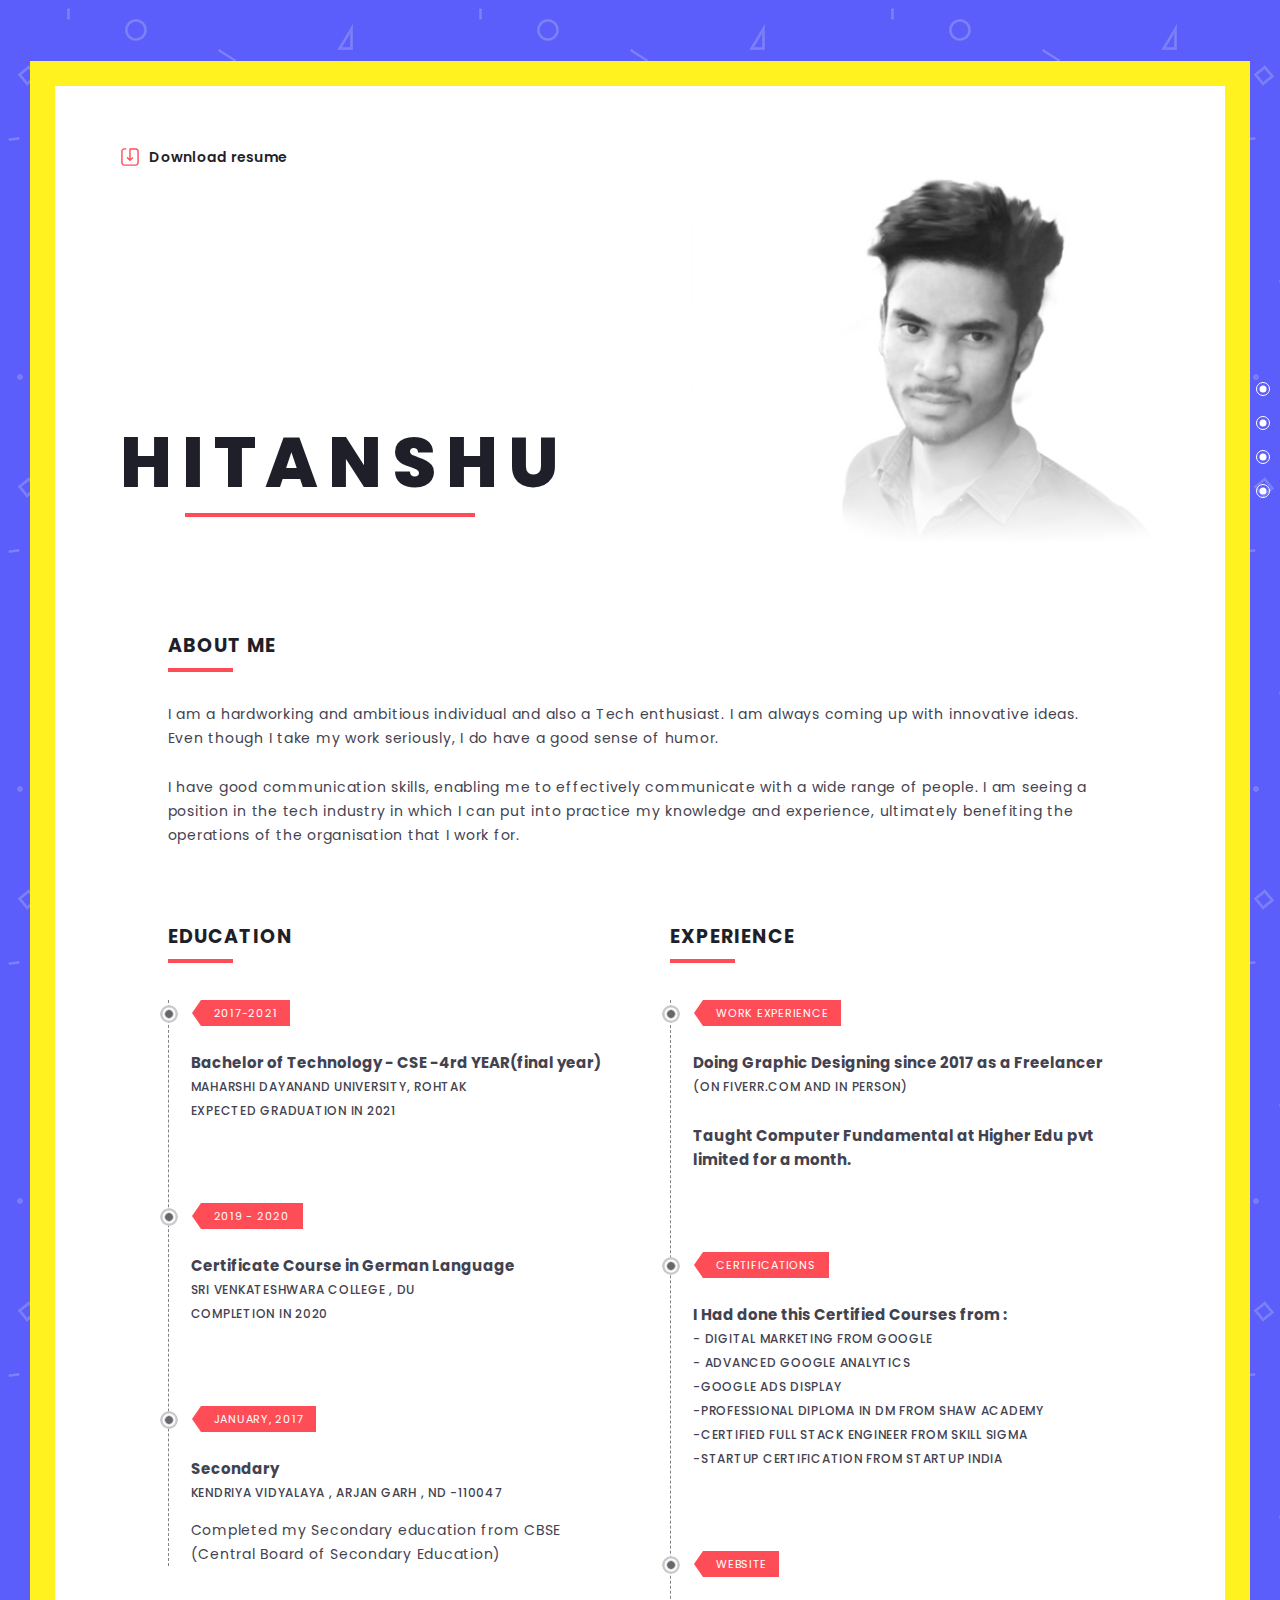
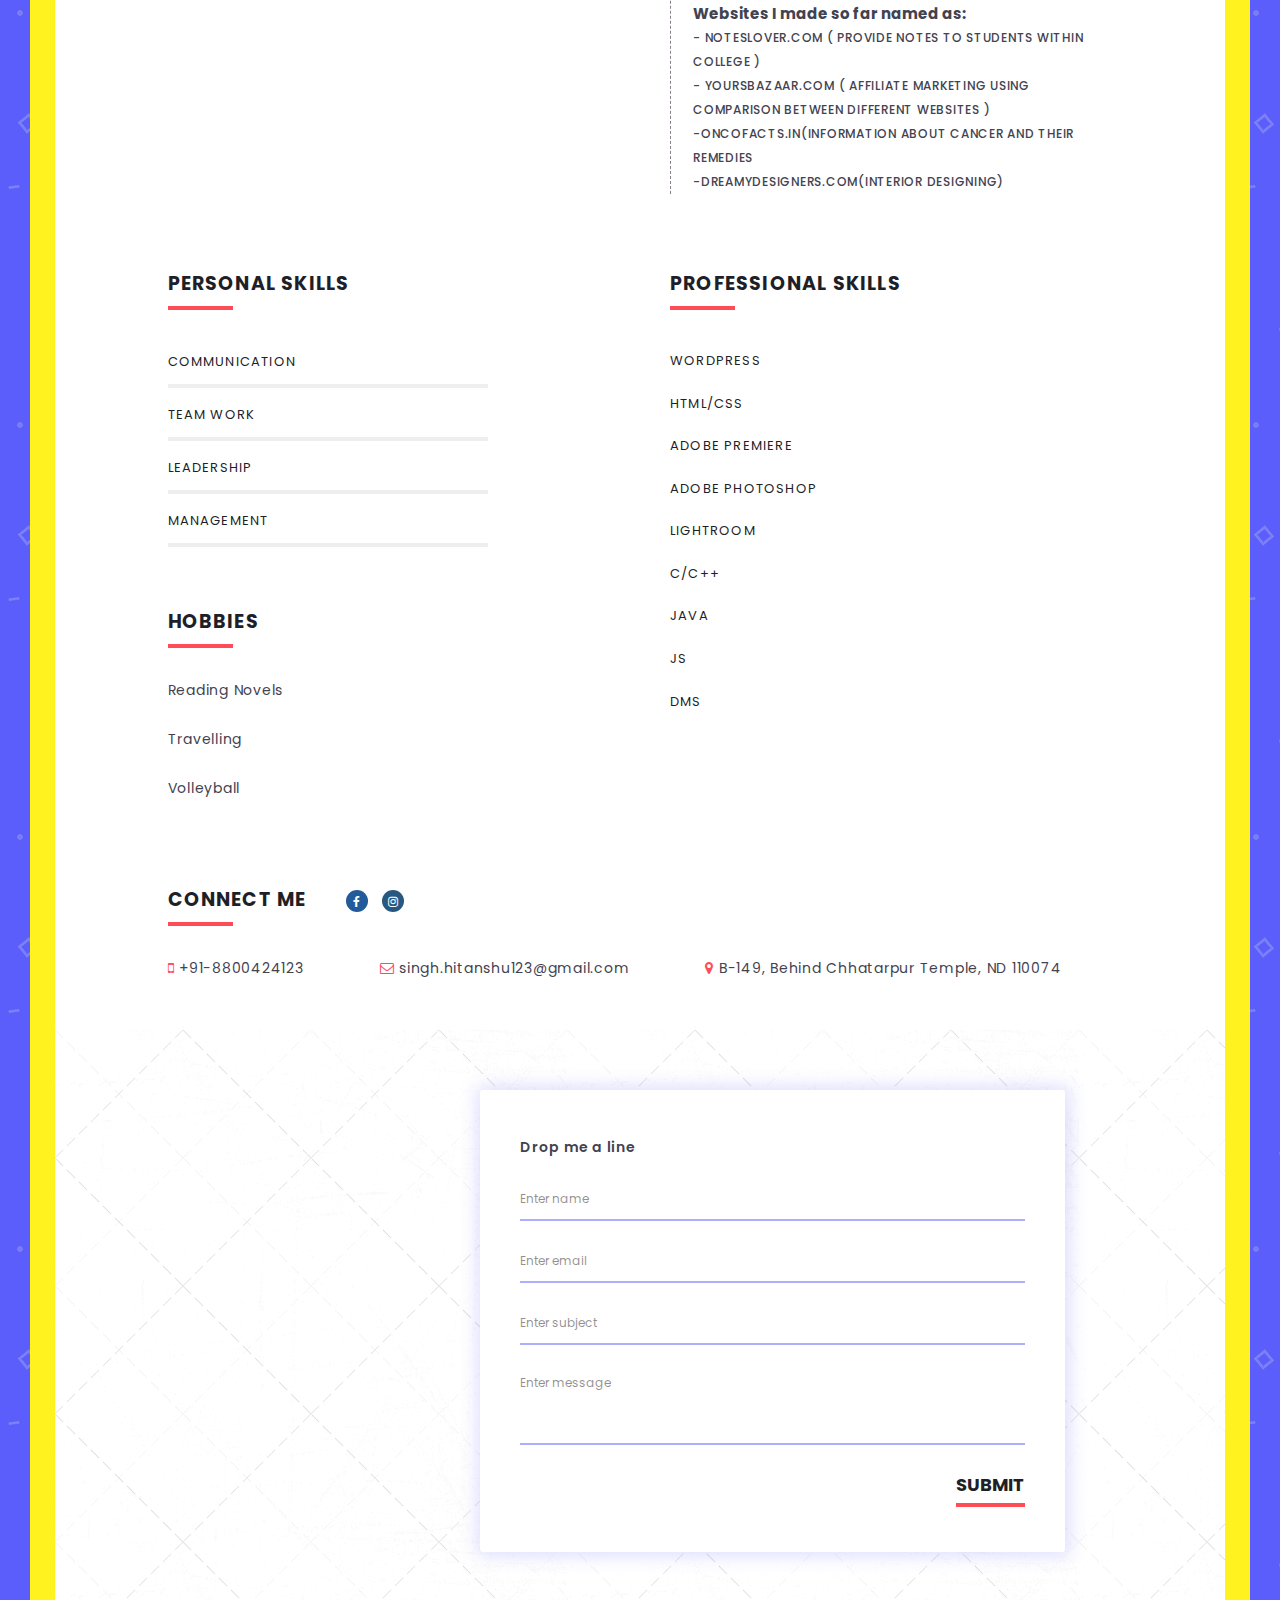
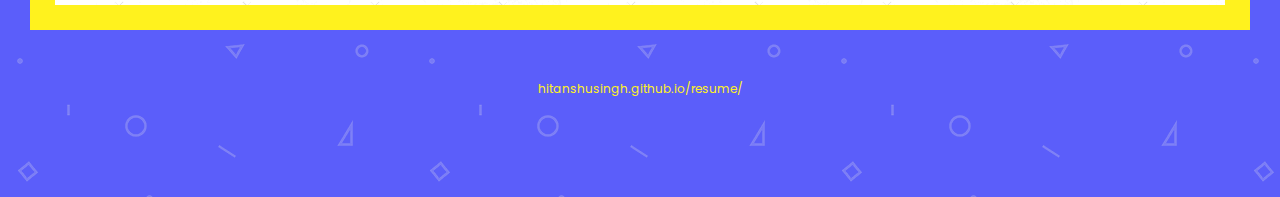
==== commit bb11155c: "Update index.html" ====
--- a/index.html
+++ b/index.html
@@ -173,7 +173,7 @@
                 </div>
             </div>
             <div class="col-md-5  offset-rt">
-                <h2 class="title">Work Experience</h2>
+                <h2 class="title">Experience</h2>
                 <hr>
                 <div class="timeline-centered">
                     <article class="timeline-entry">
@@ -193,8 +193,8 @@
                             <div class="timeline-label">
                                CERTIFICATIONS
                             </div>
-                            <h3 class="company">I Had done this Certified Course From Google :</h3>
-                            <p class="designation">- Digital Marketing <br />
+                            <h3 class="company">I Had done this Certified Courses from :</h3>
+                            <p class="designation">- Digital Marketing from google <br />
                                  - Advanced Google Analytics <br/>
                                  -Google Ads Display <br/>
                                  -Professional Diploma in DM from Shaw Academy<br/>
@@ -209,7 +209,7 @@
                             <div class="timeline-label">
                               WEBSITE 
                             </div>
-                            <h3 class="company">I had made website using Wordpress named as:</h3>
+                            <h3 class="company">Websites I made so far named as:</h3>
                             <p class="designation">- Noteslover.com ( Provide Notes to students within College )
                     <br />  - Yoursbazaar.com ( Affiliate marketing using comparison
                              between different Websites )<br/>
@@ -275,6 +275,12 @@
                 <ul class="skill-dots" id="skill-dots">
                    
                     <li class="skill">
+                        <span class="skill-title">WORDPRESS</span>
+                        <div class="skill-progress" data-score="9"></div>
+                    </li>
+
+                    
+                    <li class="skill">
                         <span class="skill-title">HTML/CSS</span>
                         <div class="skill-progress" data-score="8"></div>
                     </li>
@@ -288,7 +294,10 @@
                         <span class="skill-title">ADOBE PHOTOSHOP</span>
                         <div class="skill-progress" data-score="8"></div>
                     </li>
-                    
+                     <li class="skill">
+                        <span class="skill-title">Lightroom</span>
+                        <div class="skill-progress" data-score="8"></div>
+                    </li>
                       <li class="skill">
                         <span class="skill-title">C/C++</span>
                         <div class="skill-progress" data-score="6"></div>
@@ -309,14 +318,8 @@
                         <span class="skill-title">DMS</span>
                         <div class="skill-progress" data-score="6"></div>
                     </li>
-                    <li class="skill">
-                        <span class="skill-title">WORDPRESS</span>
-                        <div class="skill-progress" data-score="9"></div>
-                    </li>
-                      <li class="skill">
-                        <span class="skill-title">Lightroom</span>
-                        <div class="skill-progress" data-score="8"></div>
-                    </li>
+                    
+                     
                    
                    
                 </ul>
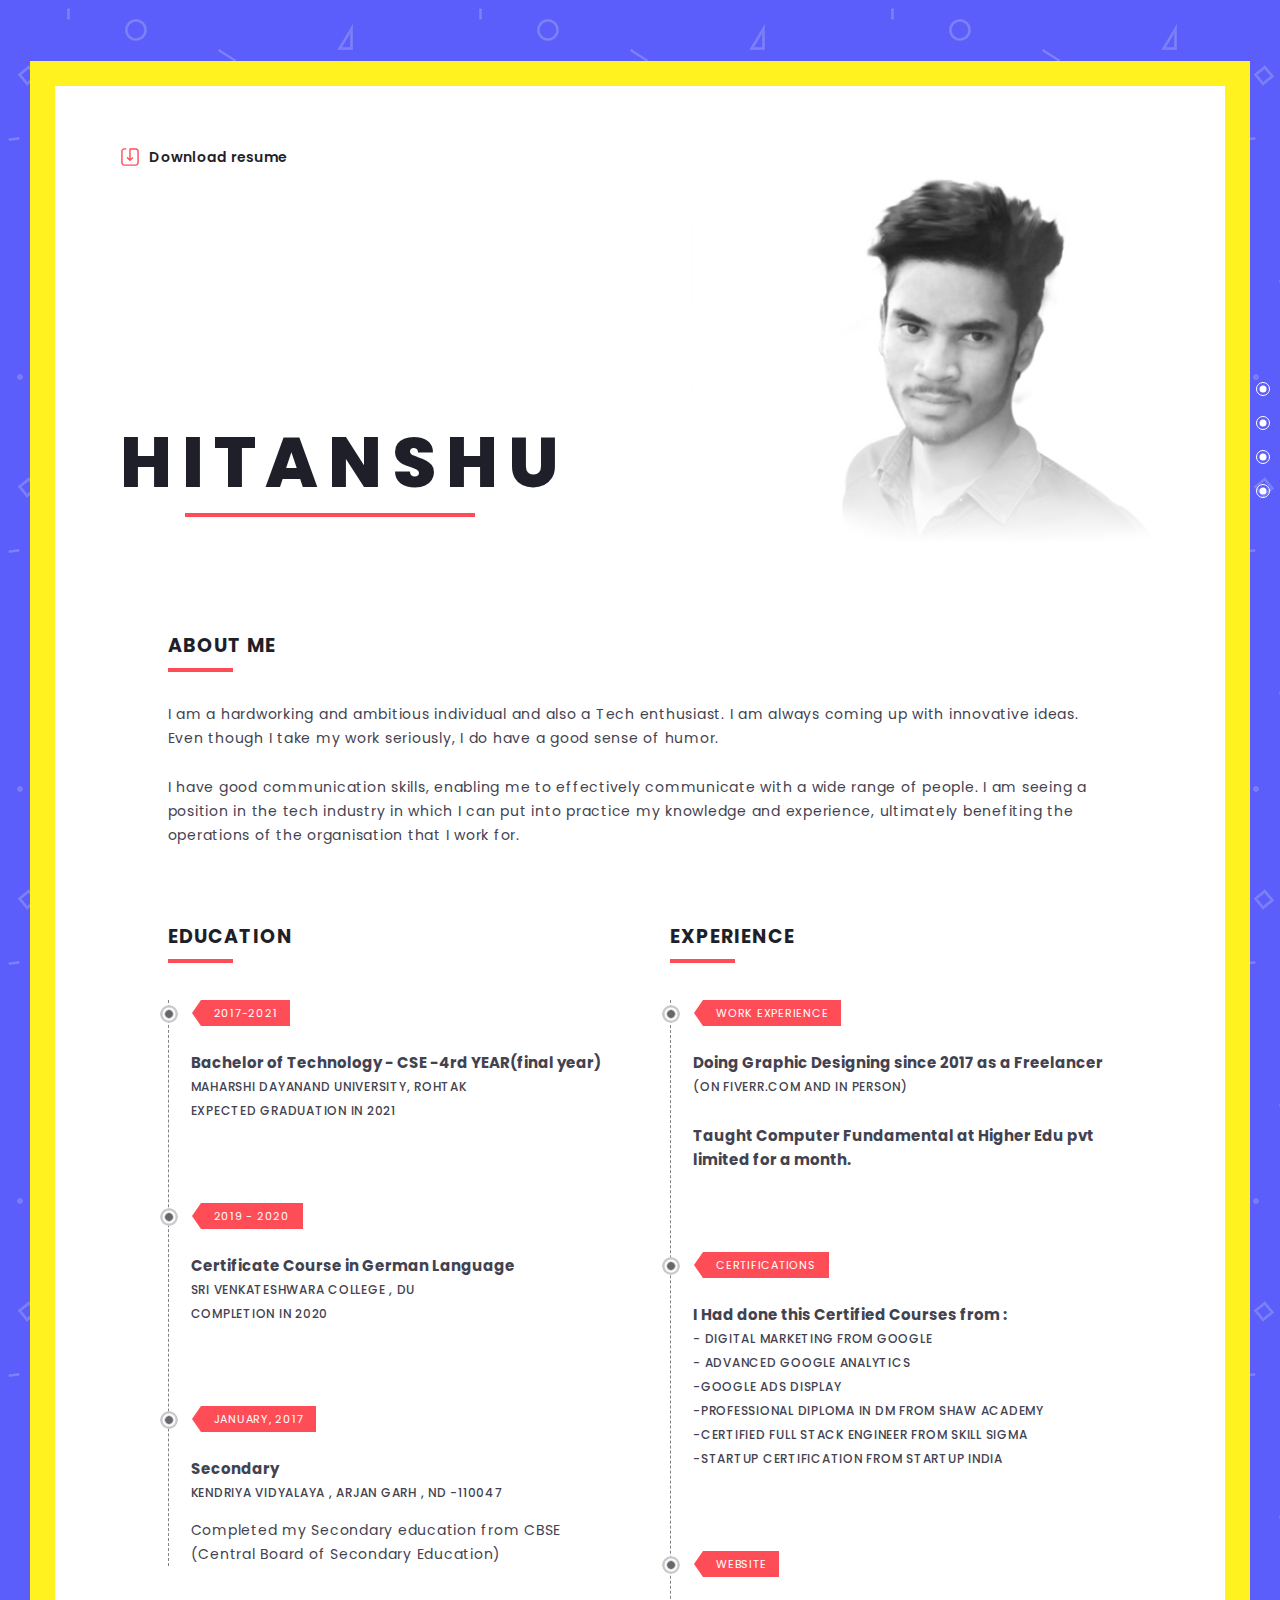
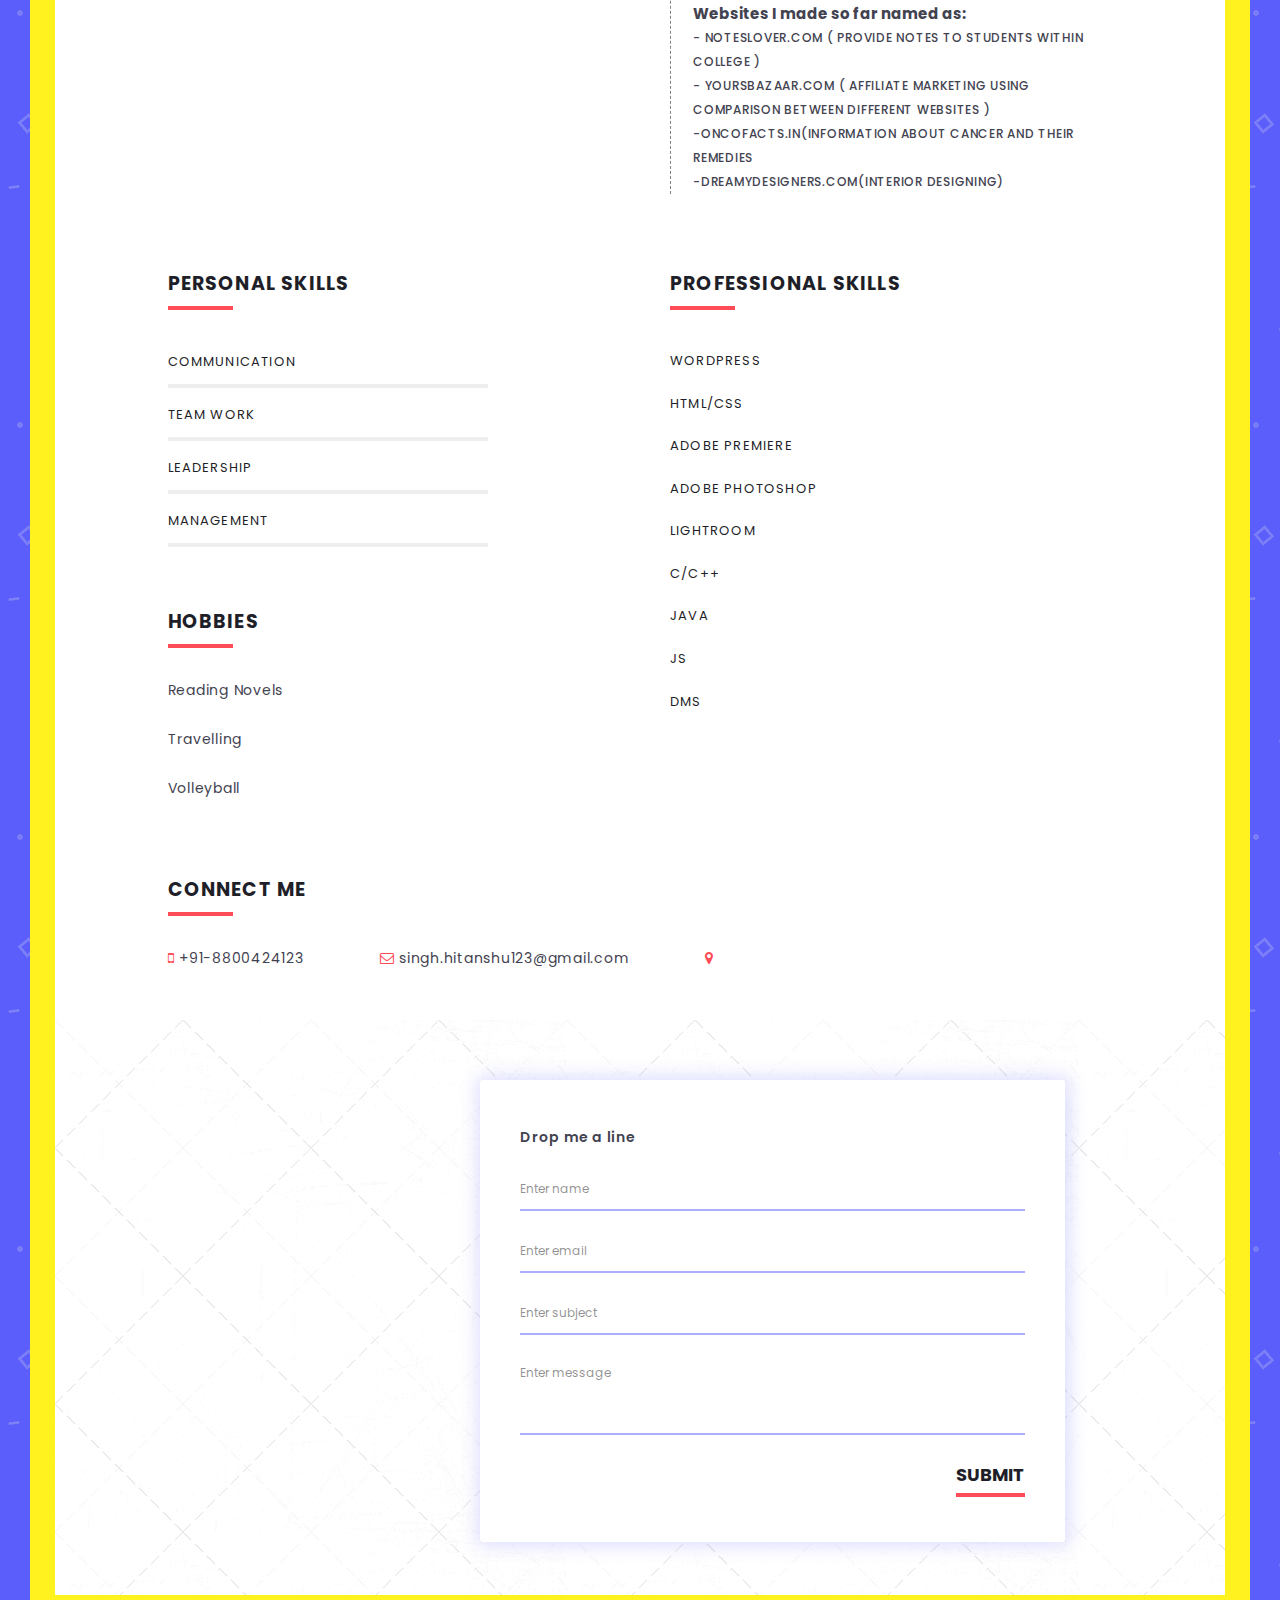
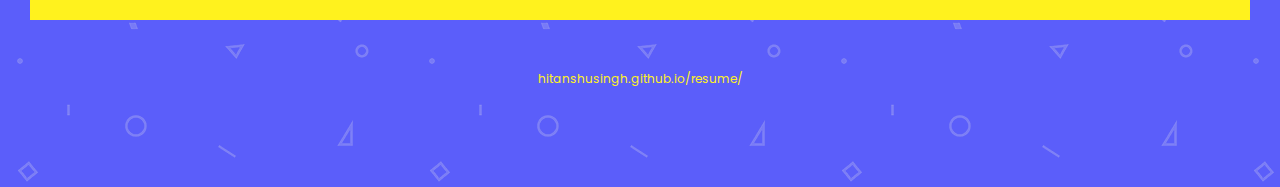
==== commit fc598898: "Update index.html" ====
--- a/index.html
+++ b/index.html
@@ -333,23 +333,22 @@
             <div class="col-md-offset-1 col-md-10">
                 <h2 class="title">CONNECT ME</h2>
                 <ul class="social-links social-border">
-                    <a href="https://www.facebook.com/hitanshu.roxx">
+<!--                     <a href="https://www.facebook.com/hitanshu.roxx">
                         <li class="facebook"><i class="fa fa-facebook" aria-hidden="true" style="color:white"></i></li>
-                    </a>
+                    </a> -->
                    
                 
-                    <a href="https://www.instagram.com/iamhitanshu_/">
+<!--                     <a href="https://www.instagram.com/iamhitanshu_/">
                         <li class="instagram"><i class="fa fa-instagram" aria-hidden="true" style="color:white"></i>
                         </li>
-                    </a>
+                    </a> -->
                 </ul>
                 <hr>
                 <p>
                     <i class="fa fa-mobile" aria-hidden="true" style="color:#ff4d57"></i> +91-8800424123 &nbsp;&nbsp;&nbsp;&nbsp;&nbsp;&nbsp;&nbsp;&nbsp;&nbsp;&nbsp;&nbsp;&nbsp;&nbsp;&nbsp;
                     <i class="fa fa-envelope-o" aria-hidden="true" style="color:#ff4d57"></i> singh.hitanshu123@gmail.com
                     &nbsp;&nbsp;&nbsp;&nbsp;&nbsp;&nbsp;&nbsp;&nbsp;&nbsp;&nbsp;&nbsp;&nbsp;&nbsp;&nbsp;
-                    <i class="fa fa-map-marker" aria-hidden="true" style="color:#ff4d57"></i> B-149, Behind 
-                    Chhatarpur Temple, ND 110074
+                    <i class="fa fa-map-marker" aria-hidden="true" style="color:#ff4d57"></i> 
 
                 </p>
             </div>
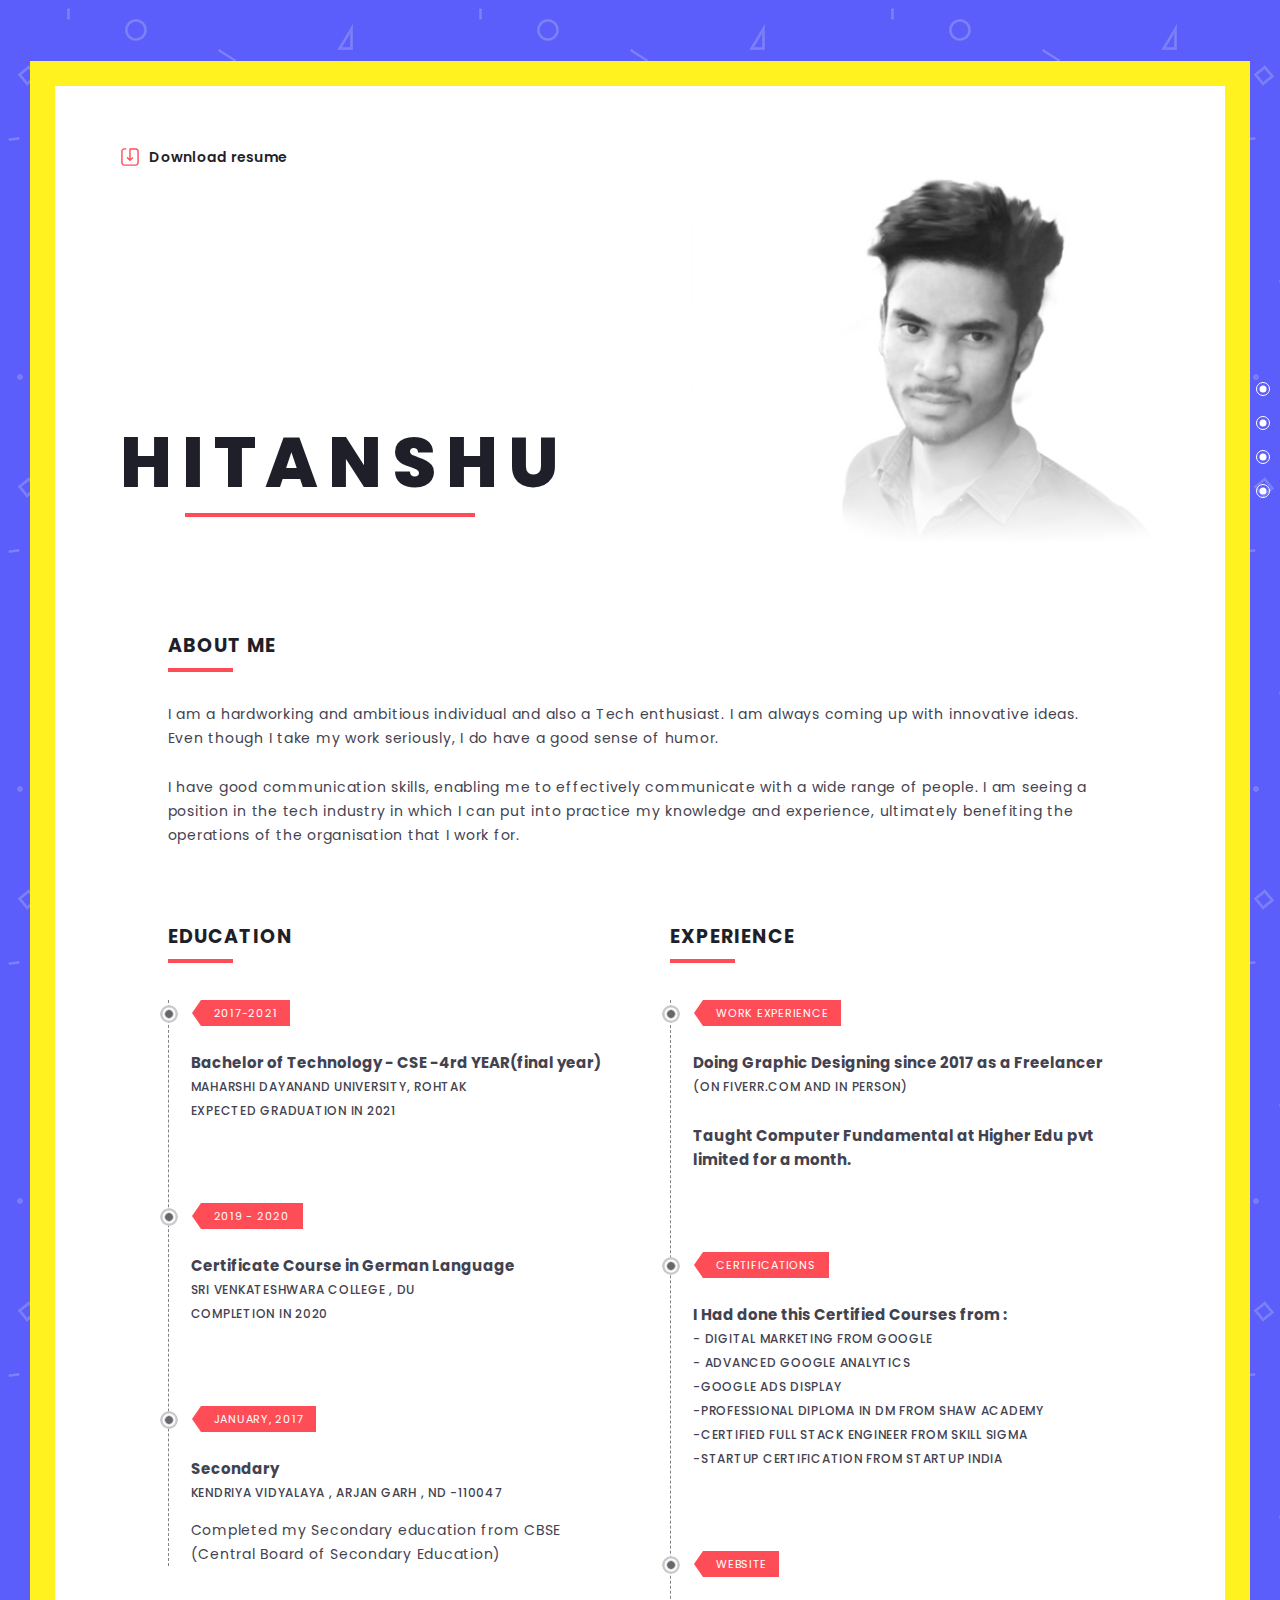
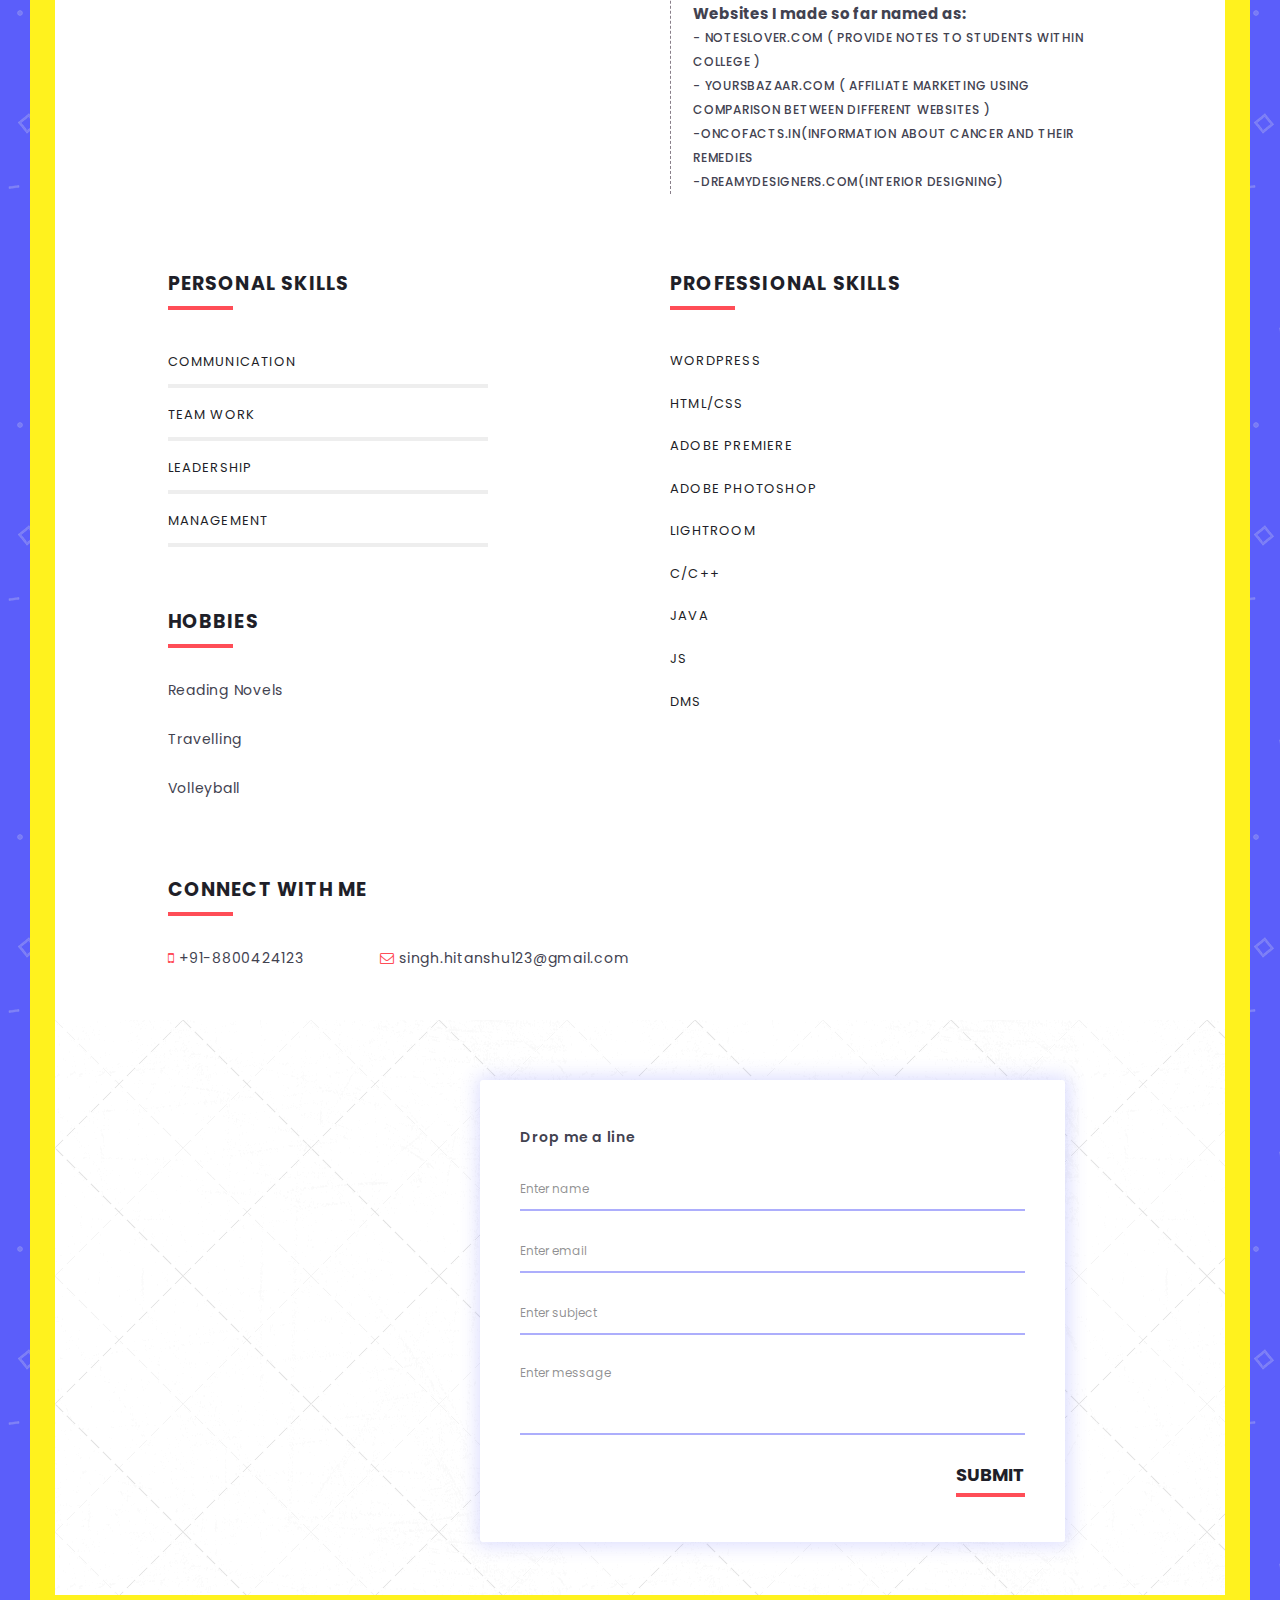
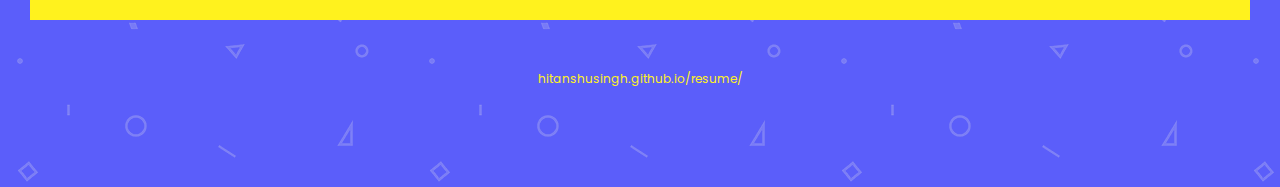
==== commit ae4ecc3c: "Update index.html" ====
--- a/index.html
+++ b/index.html
@@ -331,8 +331,8 @@
            ========================================== -->
         <section id="connect" class="connect padding-bottom-0">
             <div class="col-md-offset-1 col-md-10">
-                <h2 class="title">CONNECT ME</h2>
-                <ul class="social-links social-border">
+                <h2 class="title">CONNECT WITH ME</h2>
+<!--                 <ul class="social-links social-border">
 <!--                     <a href="https://www.facebook.com/hitanshu.roxx">
                         <li class="facebook"><i class="fa fa-facebook" aria-hidden="true" style="color:white"></i></li>
                     </a> -->
@@ -342,13 +342,13 @@
                         <li class="instagram"><i class="fa fa-instagram" aria-hidden="true" style="color:white"></i>
                         </li>
                     </a> -->
-                </ul>
+<!--                 </ul> -->
                 <hr>
                 <p>
                     <i class="fa fa-mobile" aria-hidden="true" style="color:#ff4d57"></i> +91-8800424123 &nbsp;&nbsp;&nbsp;&nbsp;&nbsp;&nbsp;&nbsp;&nbsp;&nbsp;&nbsp;&nbsp;&nbsp;&nbsp;&nbsp;
                     <i class="fa fa-envelope-o" aria-hidden="true" style="color:#ff4d57"></i> singh.hitanshu123@gmail.com
                     &nbsp;&nbsp;&nbsp;&nbsp;&nbsp;&nbsp;&nbsp;&nbsp;&nbsp;&nbsp;&nbsp;&nbsp;&nbsp;&nbsp;
-                    <i class="fa fa-map-marker" aria-hidden="true" style="color:#ff4d57"></i> 
+<!--                     <i class="fa fa-map-marker" aria-hidden="true" style="color:#ff4d57"></i>  -->
 
                 </p>
             </div>
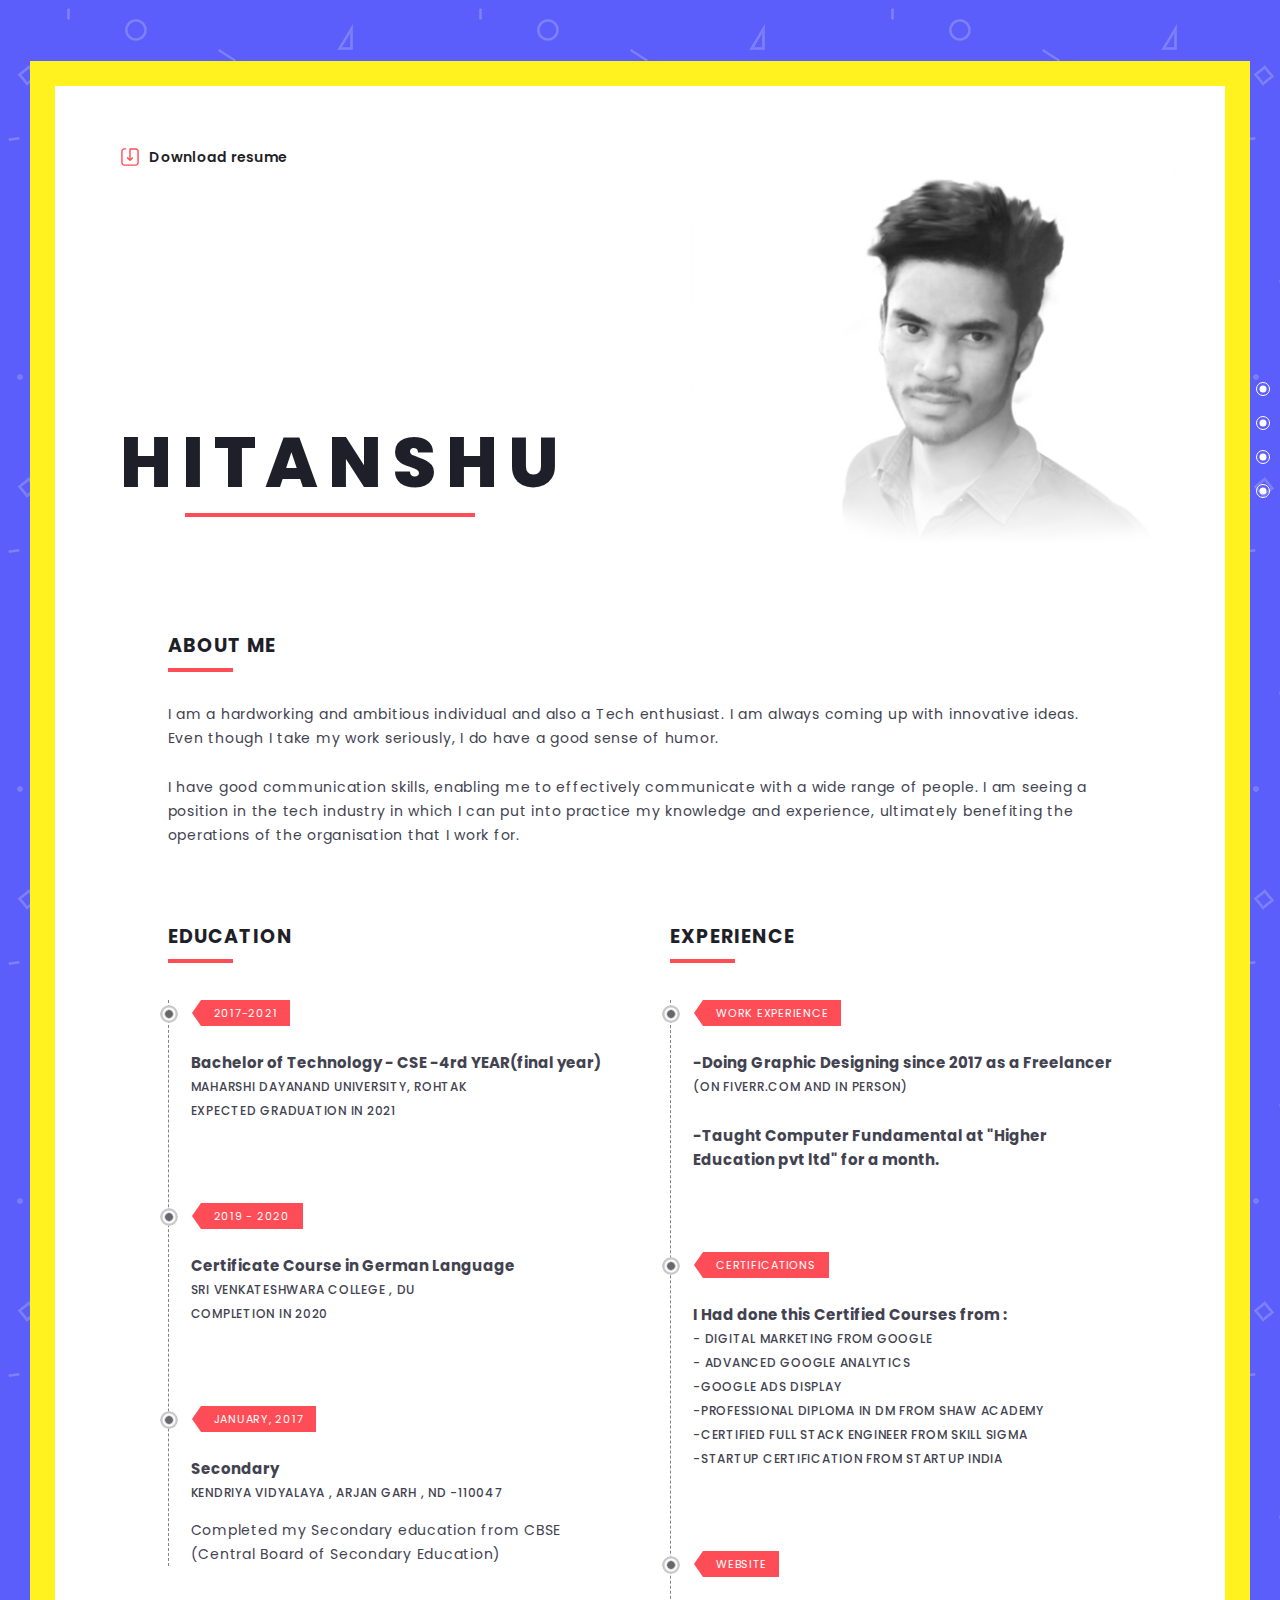
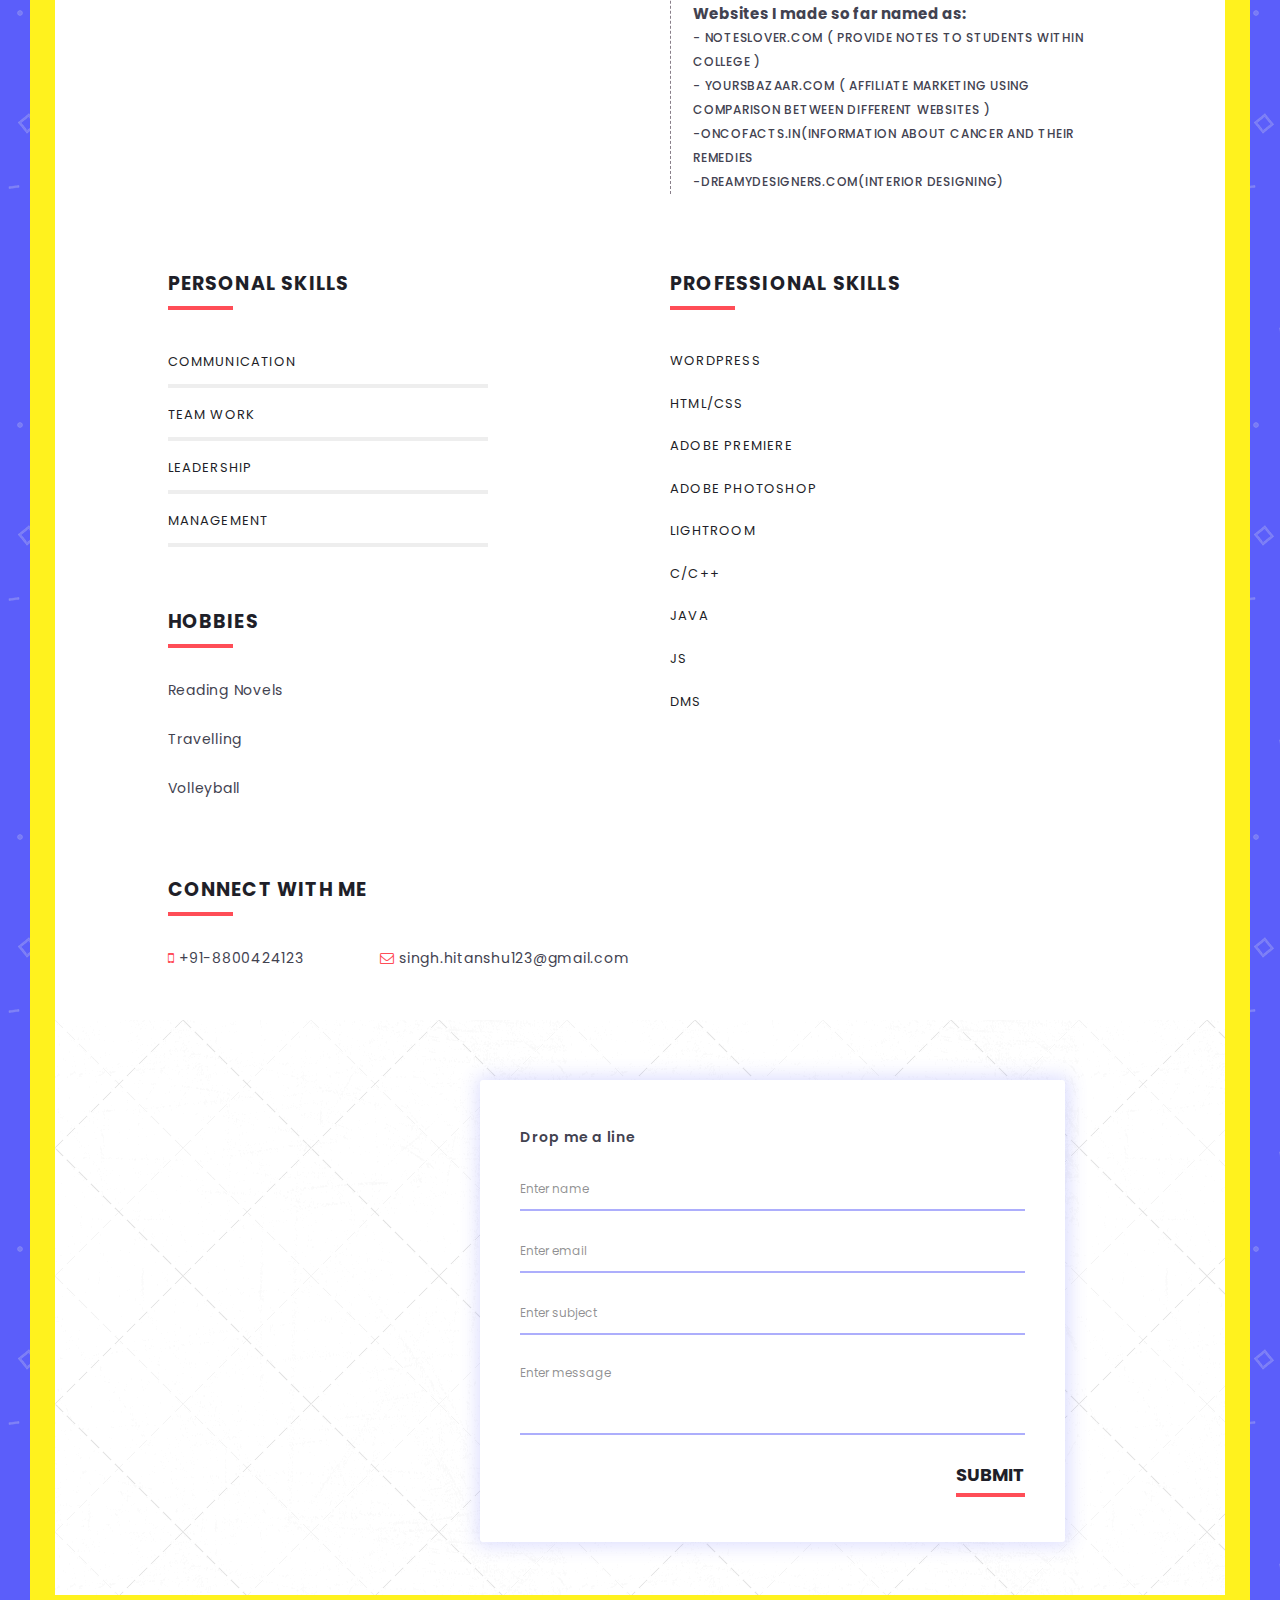
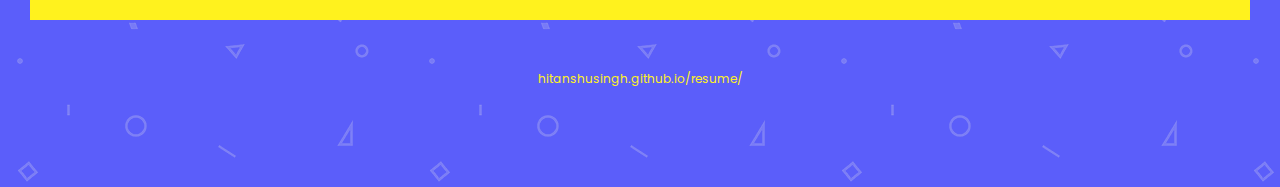
==== commit ff401aca: "Update index.html" ====
--- a/index.html
+++ b/index.html
@@ -182,9 +182,9 @@
                             <div class="timeline-label">
                                WORK EXPERIENCE
                             </div>
-                            <h3 class="company">Doing Graphic Designing since 2017 as a Freelancer</h3>
+                            <h3 class="company">-Doing Graphic Designing since 2017 as a Freelancer</h3>
                             <p class="designation">(ON FIVERR.COM AND IN PERSON)</p>
-                           <h3 class="company">Taught Computer Fundamental at Higher Edu pvt limited for a month.</h3>
+                           <h3 class="company">-Taught Computer Fundamental at "Higher Education pvt ltd" for a month.</h3>
                         </div>
                     </article>
                     <article class="timeline-entry">
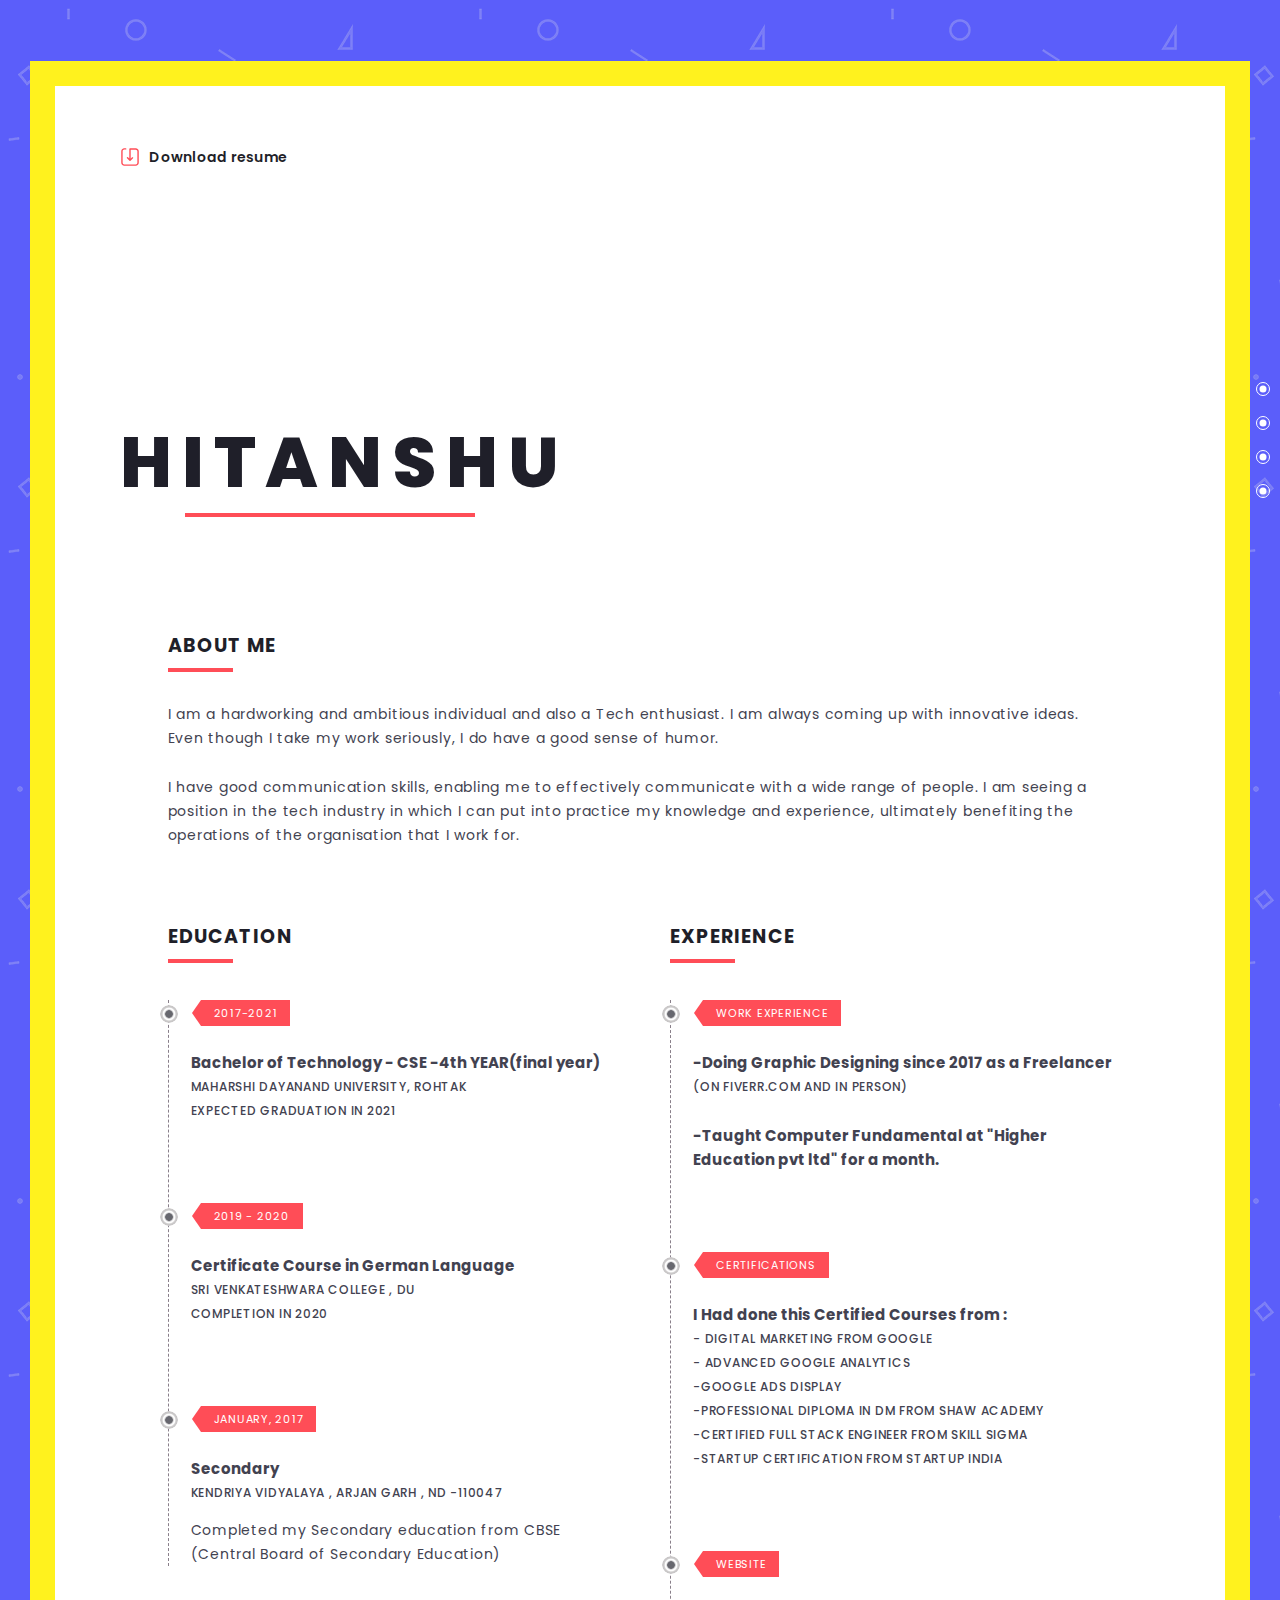
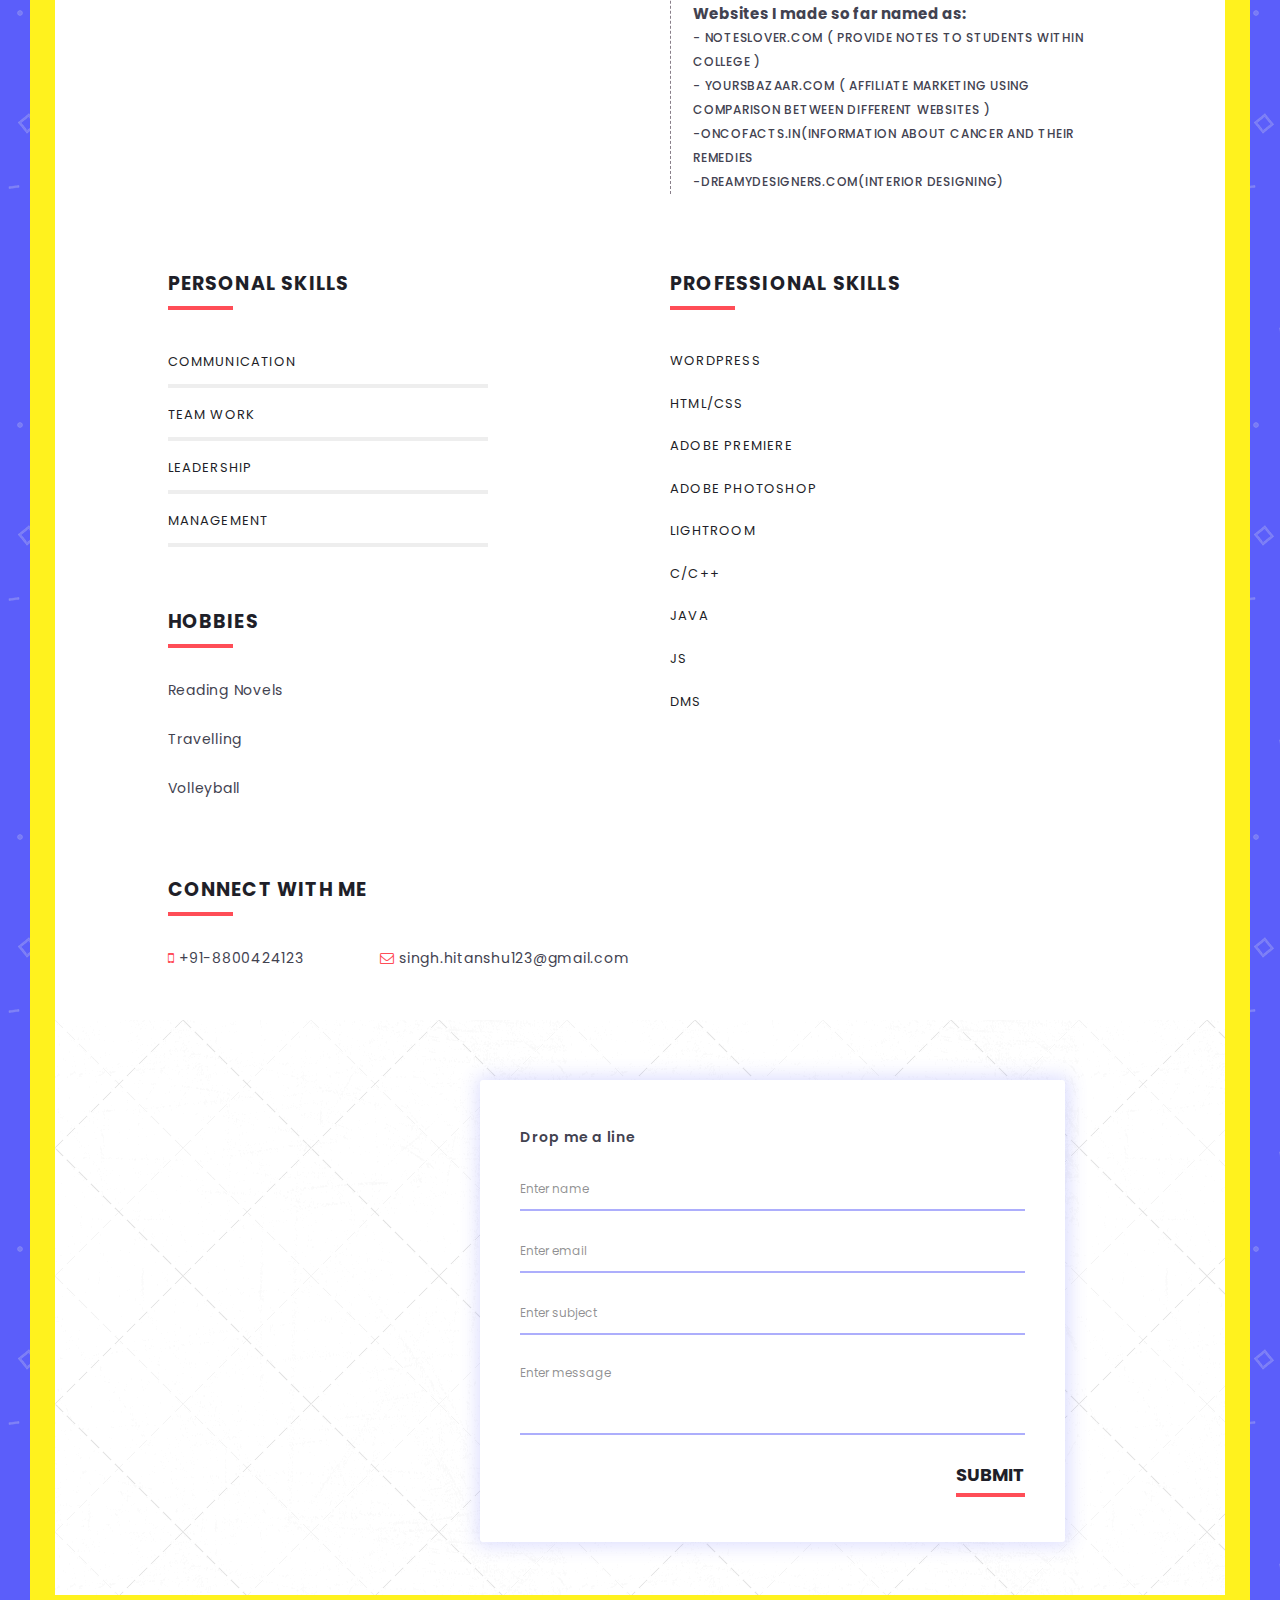
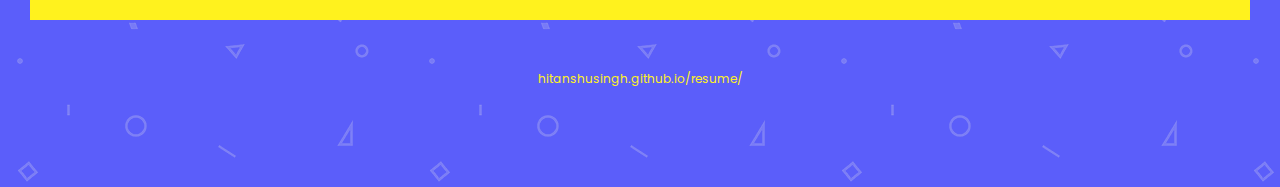
==== commit 75929e65: "Update index.html" ====
--- a/index.html
+++ b/index.html
@@ -140,7 +140,7 @@
                             <div class="timeline-label">
                                 2017-2021
                             </div>
-                            <h3 class="company">Bachelor of Technology - CSE -4rd YEAR(final year)</h3>
+                            <h3 class="company">Bachelor of Technology - CSE -4th YEAR(final year)</h3>
                             <p class="designation">MAHARSHI DAYANAND UNIVERSITY, ROHTAK <br />
                                        EXPECTED GRADUATION IN 2021
                             </p>
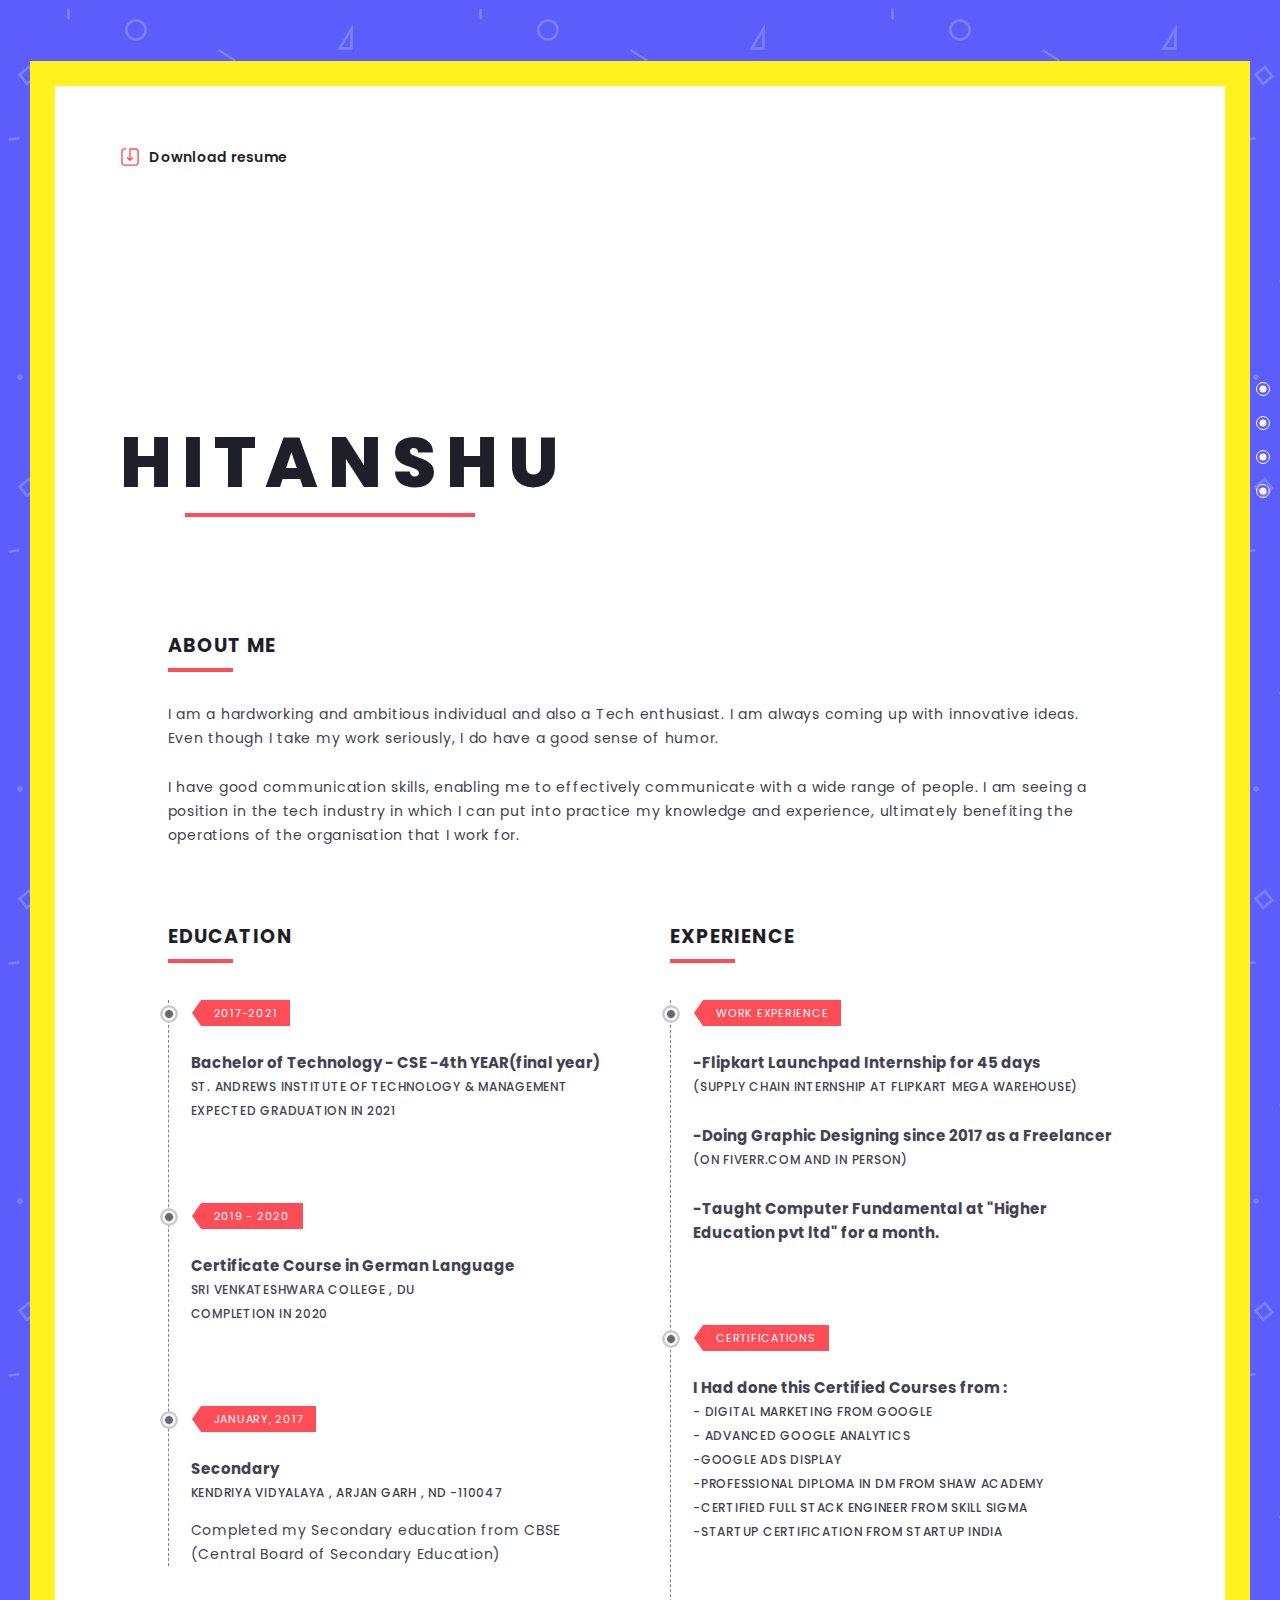
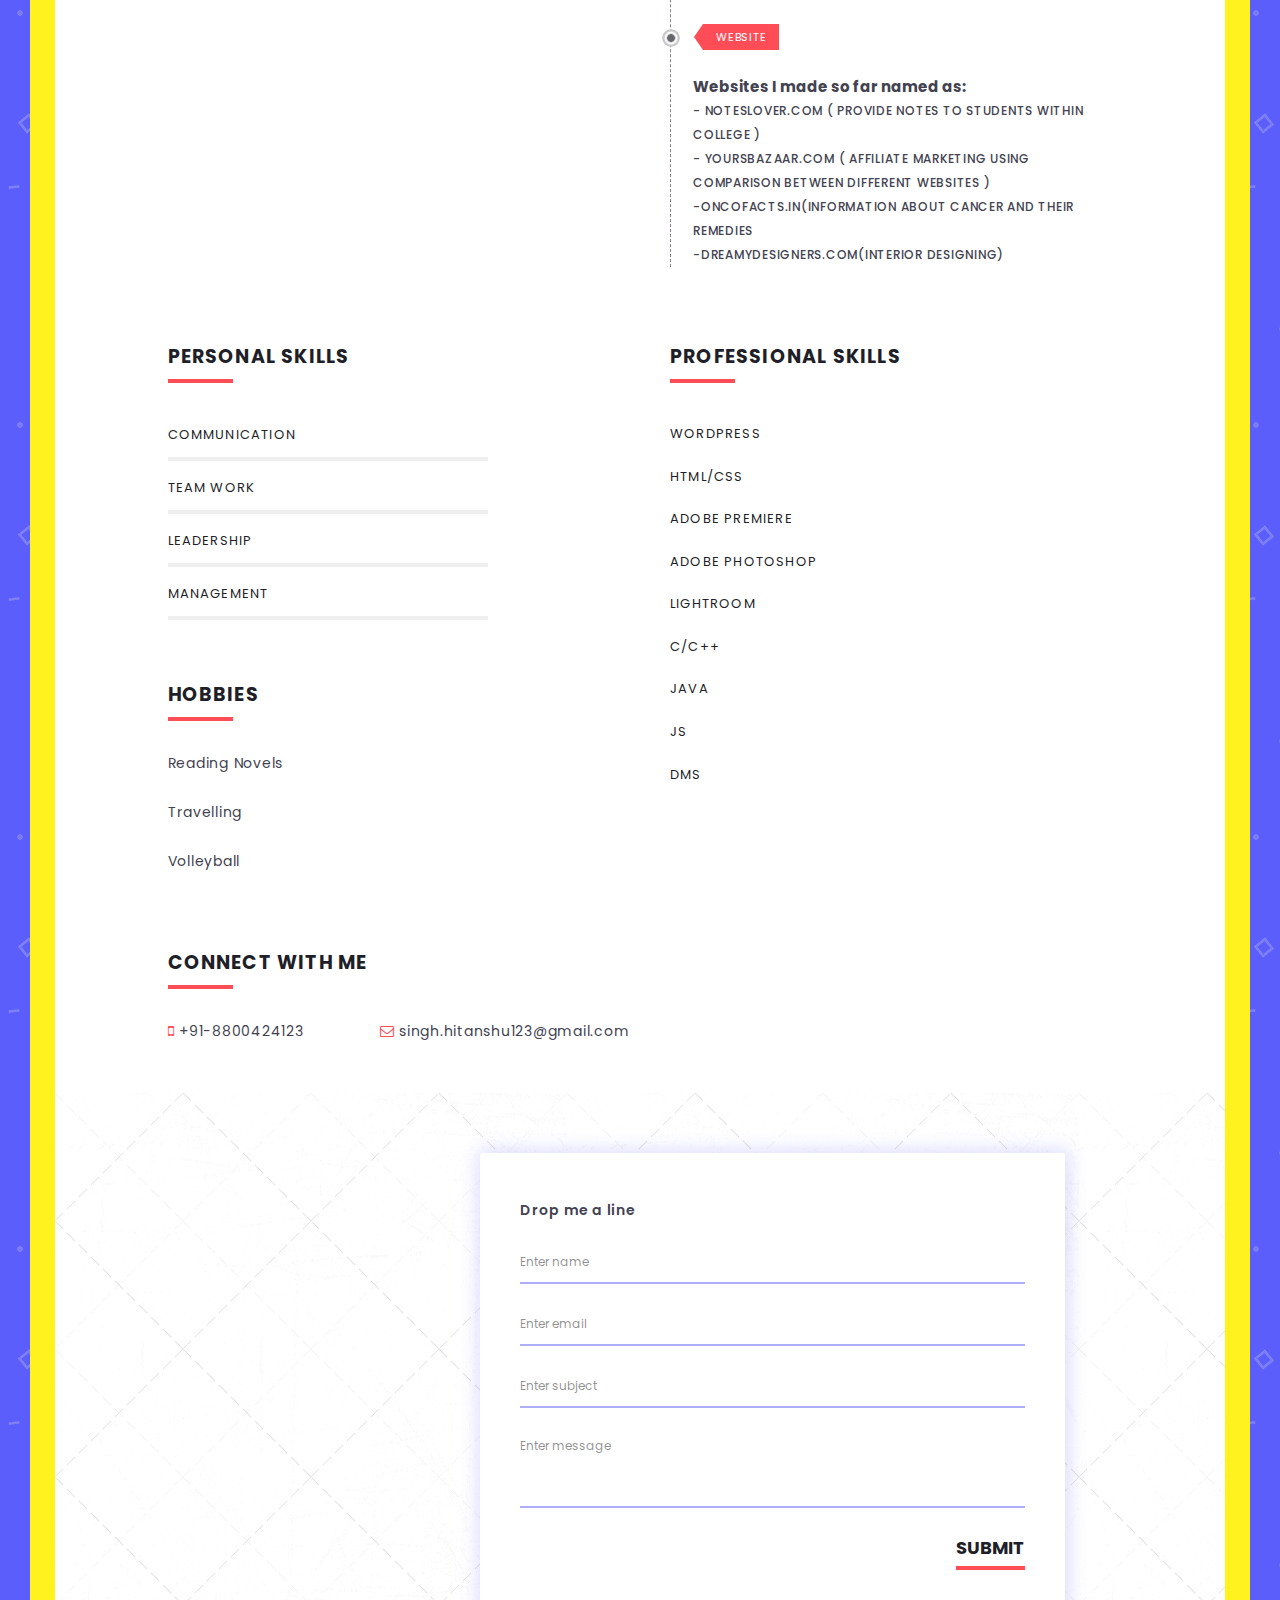
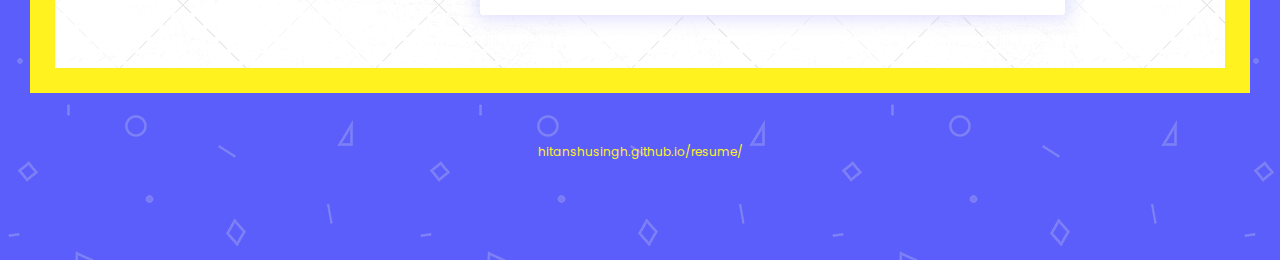
==== commit f38c018f: "Update index.html" ====
--- a/index.html
+++ b/index.html
@@ -141,7 +141,7 @@
                                 2017-2021
                             </div>
                             <h3 class="company">Bachelor of Technology - CSE -4th YEAR(final year)</h3>
-                            <p class="designation">MAHARSHI DAYANAND UNIVERSITY, ROHTAK <br />
+                            <p class="designation">St. Andrews Institute of Technology & Management<br />
                                        EXPECTED GRADUATION IN 2021
                             </p>
                         </div>
@@ -182,6 +182,8 @@
                             <div class="timeline-label">
                                WORK EXPERIENCE
                             </div>
+                            <h3 class="company">-Flipkart Launchpad Internship for 45 days</h3>
+                            <p class="designation">(SUPPLY CHAIN INTERNSHIP AT FLIPKART MEGA WAREHOUSE)</p>
                             <h3 class="company">-Doing Graphic Designing since 2017 as a Freelancer</h3>
                             <p class="designation">(ON FIVERR.COM AND IN PERSON)</p>
                            <h3 class="company">-Taught Computer Fundamental at "Higher Education pvt ltd" for a month.</h3>
